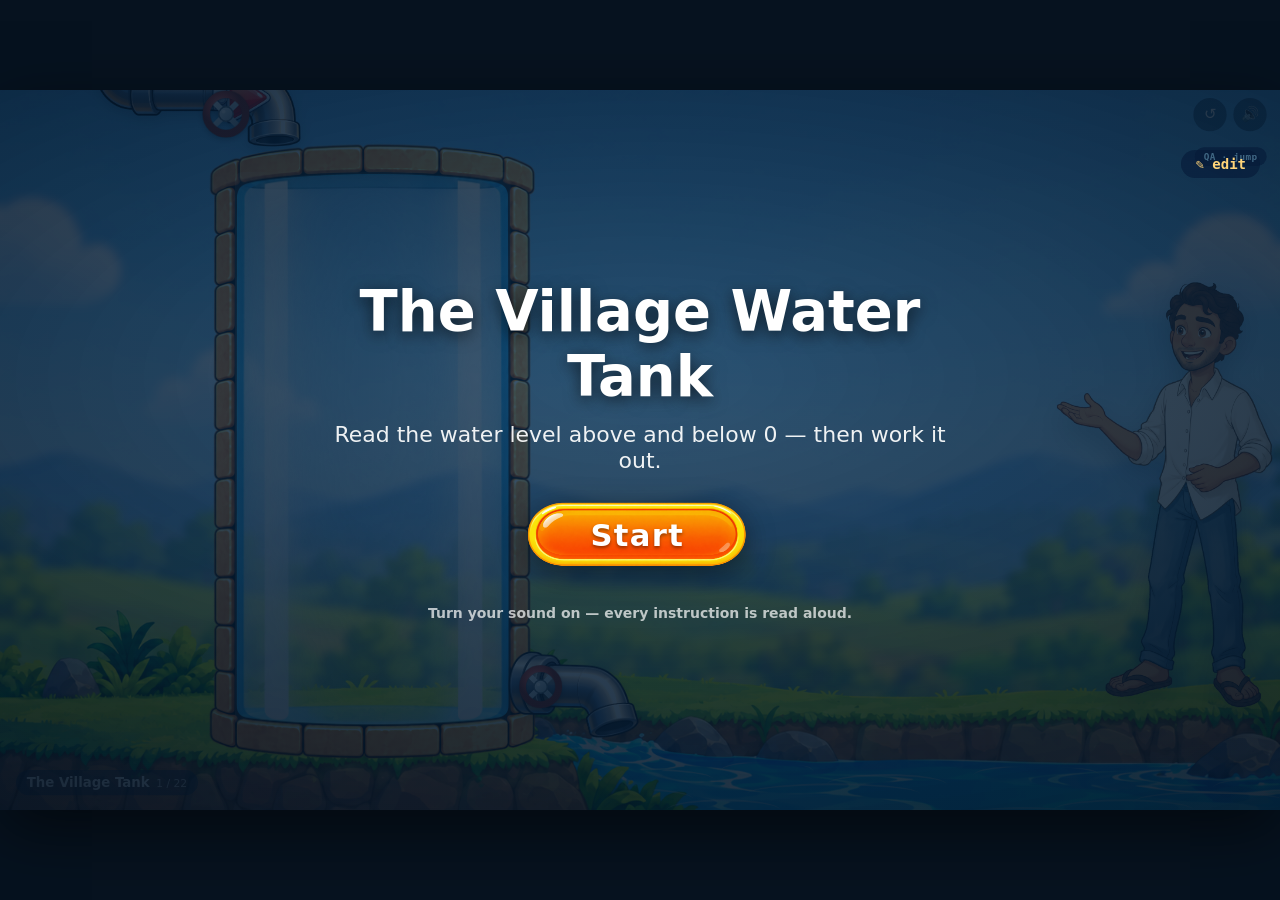
==== index.html @ c24e5a41 "w" ====
<!DOCTYPE html>
<html lang="en">
<head>
<meta charset="UTF-8">
<meta name="viewport" content="width=device-width, initial-scale=1.0, maximum-scale=1.0, minimum-scale=1.0, user-scalable=no, viewport-fit=cover">
<meta name="color-scheme" content="light">
<title>Integers — The Village Water Tank</title>
<link rel="stylesheet" href="style.css">
</head>
<body>

<div id="app">
  <div id="stage">

    <!-- ── backdrop ─────────────────────────────────────────────────────── -->
    <img id="bg" src="assets/img/scene-background.png" alt="">
    <!-- the river, made to move: two seamless caustic sheets scrolling at
         different speeds and scales, Gaussian-blurred glints drifting over
         them, the whole thing masked to the painted water and optionally
         warped by a turbulence displacement. -->
    <!-- The river. The surface itself is what moves: 15 thin horizontal slices
         of the painted water, each shifted sideways on a phase-delayed sine, so
         a refraction wave travels downstream through the artwork. Over that sit
         travelling crescent wave lines and a field of sharp specular sparkles
         that twinkle. There is deliberately no soft overlay of any kind: a
         blurred sheet drifting over water reads as smoke, every time. -->
    <div id="river" aria-hidden="true">
      <div id="riverFx">
        <div id="ripple">
          <u style="top:0px; background-position:-806px -960px; --a:2.4px; --b:0.5px; animation-duration:3.6s; animation-delay:0.0s"></u>
          <u style="top:8px; background-position:-806px -968px; --a:2.7px; --b:0.6px; animation-duration:3.48s; animation-delay:-0.22s"></u>
          <u style="top:16px; background-position:-806px -976px; --a:3.0px; --b:0.8px; animation-duration:3.36s; animation-delay:-0.44s"></u>
          <u style="top:24px; background-position:-806px -984px; --a:3.3px; --b:0.9px; animation-duration:3.24s; animation-delay:-0.66s"></u>
          <u style="top:32px; background-position:-806px -992px; --a:3.6px; --b:1.0px; animation-duration:3.11s; animation-delay:-0.88s"></u>
          <u style="top:40px; background-position:-806px -1000px; --a:3.9px; --b:1.2px; animation-duration:2.99s; animation-delay:-1.1s"></u>
          <u style="top:48px; background-position:-806px -1008px; --a:4.2px; --b:1.3px; animation-duration:2.87s; animation-delay:-1.32s"></u>
          <u style="top:56px; background-position:-806px -1016px; --a:4.5px; --b:1.4px; animation-duration:2.75s; animation-delay:-1.54s"></u>
          <u style="top:64px; background-position:-806px -1024px; --a:4.8px; --b:1.6px; animation-duration:2.63s; animation-delay:-1.76s"></u>
          <u style="top:72px; background-position:-806px -1032px; --a:5.1px; --b:1.7px; animation-duration:2.51s; animation-delay:-1.98s"></u>
          <u style="top:80px; background-position:-806px -1040px; --a:5.4px; --b:1.9px; animation-duration:2.39s; animation-delay:-2.2s"></u>
          <u style="top:88px; background-position:-806px -1048px; --a:5.7px; --b:2.0px; animation-duration:2.26s; animation-delay:-2.42s"></u>
          <u style="top:96px; background-position:-806px -1056px; --a:6.0px; --b:2.1px; animation-duration:2.14s; animation-delay:-2.64s"></u>
          <u style="top:104px; background-position:-806px -1064px; --a:6.3px; --b:2.3px; animation-duration:2.02s; animation-delay:-2.86s"></u>
          <u style="top:112px; background-position:-806px -1072px; --a:6.6px; --b:2.4px; animation-duration:1.9s; animation-delay:-3.08s"></u>
        </div>
        <div id="sparks">
          <s style="left:523px; top:69px; width:150px; animation-delay:2.64s; animation-duration:2.14s"></s>
          <s style="left:59px; top:83px; width:76px; animation-delay:1.82s; animation-duration:2.3s"></s>
          <s style="left:231px; top:71px; width:110px; animation-delay:2.43s; animation-duration:1.78s"></s>
          <s style="left:208px; top:97px; width:76px; animation-delay:0.04s; animation-duration:1.62s"></s>
          <s style="left:572px; top:47px; width:110px; animation-delay:0.45s; animation-duration:2.2s"></s>
          <s style="left:284px; top:103px; width:130px; animation-delay:1.25s; animation-duration:1.53s"></s>
          <s style="left:10px; top:50px; width:76px; animation-delay:2.69s; animation-duration:1.57s"></s>
          <s style="left:340px; top:61px; width:92px; animation-delay:2.69s; animation-duration:1.94s"></s>
          <s style="left:419px; top:47px; width:150px; animation-delay:0.55s; animation-duration:2.37s"></s>
          <s style="left:784px; top:62px; width:60px; animation-delay:1.01s; animation-duration:1.57s"></s>
          <s style="left:298px; top:57px; width:60px; animation-delay:0.93s; animation-duration:2.22s"></s>
          <s style="left:6px; top:100px; width:150px; animation-delay:1.98s; animation-duration:1.47s"></s>
          <s style="left:727px; top:63px; width:110px; animation-delay:1.95s; animation-duration:1.58s"></s>
          <s style="left:967px; top:114px; width:76px; animation-delay:0.16s; animation-duration:2.38s"></s>
          <s style="left:46px; top:69px; width:110px; animation-delay:0.05s; animation-duration:2.19s"></s>
          <s style="left:749px; top:72px; width:130px; animation-delay:2.36s; animation-duration:1.85s"></s>
          <s style="left:370px; top:103px; width:76px; animation-delay:0.33s; animation-duration:1.65s"></s>
          <s style="left:946px; top:68px; width:130px; animation-delay:0.99s; animation-duration:1.92s"></s>
          <s style="left:947px; top:37px; width:130px; animation-delay:2.1s; animation-duration:2.2s"></s>
          <s style="left:605px; top:28px; width:110px; animation-delay:2.65s; animation-duration:1.49s"></s>
          <s style="left:697px; top:89px; width:130px; animation-delay:1.02s; animation-duration:1.55s"></s>
          <s style="left:564px; top:113px; width:130px; animation-delay:0.26s; animation-duration:2.09s"></s>
          <s style="left:627px; top:46px; width:60px; animation-delay:1.76s; animation-duration:2.12s"></s>
          <s style="left:633px; top:85px; width:76px; animation-delay:2.02s; animation-duration:1.48s"></s>
          <s style="left:831px; top:28px; width:76px; animation-delay:2.07s; animation-duration:1.74s"></s>
          <s style="left:512px; top:82px; width:150px; animation-delay:1.18s; animation-duration:1.46s"></s>
          <s style="left:67px; top:87px; width:92px; animation-delay:2.35s; animation-duration:1.53s"></s>
          <s style="left:271px; top:104px; width:110px; animation-delay:0.3s; animation-duration:1.83s"></s>
          <s style="left:305px; top:31px; width:110px; animation-delay:0.83s; animation-duration:1.85s"></s>
          <s style="left:346px; top:90px; width:110px; animation-delay:2.69s; animation-duration:2.09s"></s>
        </div>
        <div id="arcs">
          <i style="left:40px; top:58px; width:210px; animation-duration:9s; animation-delay:0s; opacity:0.55"></i>
          <i style="left:300px; top:80px; width:260px; animation-duration:11s; animation-delay:-3s; opacity:0.45"></i>
          <i style="left:640px; top:52px; width:190px; animation-duration:8s; animation-delay:-5s; opacity:0.5"></i>
          <i style="left:880px; top:92px; width:230px; animation-duration:12s; animation-delay:-1.5s; opacity:0.4"></i>
          <i style="left:180px; top:104px; width:170px; animation-duration:10s; animation-delay:-6.5s; opacity:0.42"></i>
          <i style="left:520px; top:36px; width:150px; animation-duration:7.5s; animation-delay:-2.5s; opacity:0.5"></i>
          <i style="left:960px; top:44px; width:200px; animation-duration:13s; animation-delay:-8s; opacity:0.35"></i>
          <i style="left:420px; top:66px; width:180px; animation-duration:9.5s; animation-delay:-4.2s; opacity:0.5"></i>
          <i style="left:760px; top:104px; width:210px; animation-duration:11.5s; animation-delay:-7.2s; opacity:0.38"></i>
          <i style="left:60px; top:88px; width:160px; animation-duration:8.5s; animation-delay:-1.2s; opacity:0.45"></i>
          <i style="left:1000px; top:70px; width:190px; animation-duration:10.5s; animation-delay:-9s; opacity:0.42"></i>
          <i style="left:260px; top:46px; width:140px; animation-duration:7s; animation-delay:-5.8s; opacity:0.48"></i>
          <i style="left:600px; top:116px; width:230px; animation-duration:12.5s; animation-delay:-2.8s; opacity:0.34"></i>
        </div>
        <div id="rockFx">
          <o style="left:895px; top:43px; width:150px; height:34px; animation-delay:0.0s; animation-duration:4.5s"></o>
          <o style="left:895px; top:43px; width:150px; height:34px; animation-delay:-1.5s; animation-duration:4.5s"></o>
          <o style="left:895px; top:43px; width:150px; height:34px; animation-delay:-3.0s; animation-duration:4.5s"></o>
          <o style="left:872px; top:52px; width:90px; height:20px; animation-delay:0.0s; animation-duration:4.5s"></o>
          <o style="left:872px; top:52px; width:90px; height:20px; animation-delay:-1.5s; animation-duration:4.5s"></o>
          <o style="left:872px; top:52px; width:90px; height:20px; animation-delay:-3.0s; animation-duration:4.5s"></o>
        </div>
        <div id="streaks">
          <u style="top:67px; left:553px; width:110px; animation-duration:5.9s; animation-delay:-5.5s"></u>
          <u style="top:78px; left:393px; width:90px; animation-duration:4.88s; animation-delay:-5.22s"></u>
          <u style="top:86px; left:228px; width:70px; animation-duration:3.44s; animation-delay:-2.28s"></u>
          <u style="top:40px; left:644px; width:70px; animation-duration:6.15s; animation-delay:-3.01s"></u>
          <u style="top:110px; left:330px; width:70px; animation-duration:5.46s; animation-delay:-3.85s"></u>
          <u style="top:34px; left:872px; width:90px; animation-duration:5.05s; animation-delay:-2.05s"></u>
          <u style="top:76px; left:796px; width:110px; animation-duration:4.98s; animation-delay:-0.84s"></u>
          <u style="top:70px; left:855px; width:90px; animation-duration:5.0s; animation-delay:-1.11s"></u>
          <u style="top:91px; left:306px; width:90px; animation-duration:5.05s; animation-delay:-3.32s"></u>
          <u style="top:52px; left:716px; width:90px; animation-duration:4.89s; animation-delay:-1.96s"></u>
          <u style="top:44px; left:706px; width:110px; animation-duration:3.63s; animation-delay:-3.44s"></u>
          <u style="top:65px; left:415px; width:110px; animation-duration:5.7s; animation-delay:-4.02s"></u>
          <u style="top:99px; left:384px; width:90px; animation-duration:4.25s; animation-delay:-1.33s"></u>
          <u style="top:49px; left:363px; width:130px; animation-duration:3.7s; animation-delay:-1.3s"></u>
        </div>
        <div id="boils">
          <o style="left:92px; top:88px; width:33px; height:8px; animation-duration:4.58s; animation-delay:-4.3s"></o>
          <o style="left:124px; top:66px; width:33px; height:8px; animation-duration:4.16s; animation-delay:-1.44s"></o>
          <o style="left:222px; top:67px; width:53px; height:13px; animation-duration:3.26s; animation-delay:-4.7s"></o>
          <o style="left:316px; top:92px; width:53px; height:13px; animation-duration:4.01s; animation-delay:-2.94s"></o>
          <o style="left:687px; top:63px; width:33px; height:8px; animation-duration:3.24s; animation-delay:-0.3s"></o>
          <o style="left:492px; top:79px; width:36px; height:9px; animation-duration:3.57s; animation-delay:-3.04s"></o>
        </div>
        <div id="bankFoam"></div>
      </div>
    </div>

    <svg id="fxDefs" aria-hidden="true" width="0" height="0">
      <defs>
        <!-- the warp: fractal noise displaces the caustics so they ripple as
             they travel. Filter region is clamped to the river, so the cost is
             ~1130×150px, not the whole stage. -->
        <filter id="riverWarp" x="790" y="930" width="1140" height="160"
                filterUnits="userSpaceOnUse" color-interpolation-filters="sRGB">
          <feTurbulence type="fractalNoise" baseFrequency="0.013 0.052" numOctaves="2"
                        seed="7" stitchTiles="stitch" result="noise">
            <animate attributeName="baseFrequency" dur="19s" repeatCount="indefinite"
                     values="0.013 0.052; 0.017 0.045; 0.011 0.056; 0.013 0.052"/>
          </feTurbulence>
          <feDisplacementMap in="SourceGraphic" in2="noise" scale="10"
                             xChannelSelector="R" yChannelSelector="G"/>
        </filter>
      </defs>
    </svg>

    <div id="weather" aria-hidden="true"><svg id="rainSvg" viewBox="0 0 1920 1080" preserveAspectRatio="none"></svg></div>

    <!-- ── tank  (Figma: x199 y10 723×1084 — empty-tank art fitted to the
             same glass interior, 351.6..765.9 × 122.9..953.5) ───────────── -->
    <div id="tank">
      <img id="tankArt" src="assets/img/water-tank-empty.png" alt="Water tank">

      <svg id="waterSvg" viewBox="0 0 414 831" preserveAspectRatio="none" aria-hidden="true">
        <defs>
          <linearGradient id="gradBody" x1="0" y1="0" x2="0" y2="1">
            <stop offset="0"    stop-color="#7fdcf8"/>
            <stop offset="0.28" stop-color="#2ab6ef"/>
            <stop offset="1"    stop-color="#0d8ad4"/>
          </linearGradient>
          <linearGradient id="gradBack" x1="0" y1="0" x2="0" y2="1">
            <stop offset="0" stop-color="#cdf4ff" stop-opacity=".9"/>
            <stop offset="1" stop-color="#37b2e6" stop-opacity=".9"/>
          </linearGradient>
          <linearGradient id="gradGlass" x1="0" y1="0" x2="1" y2="0">
            <stop offset="0"    stop-color="#ffffff" stop-opacity=".14"/>
            <stop offset="0.16" stop-color="#ffffff" stop-opacity=".01"/>
            <stop offset="0.62" stop-color="#ffffff" stop-opacity=".10"/>
            <stop offset="0.70" stop-color="#ffffff" stop-opacity=".01"/>
            <stop offset="1"    stop-color="#ffffff" stop-opacity=".11"/>
          </linearGradient>
          <radialGradient id="vgRed" cx="38%" cy="30%">
            <stop offset="0"    stop-color="#ff9384"/>
            <stop offset="0.55" stop-color="#df3a27"/>
            <stop offset="1"    stop-color="#8b190c"/>
          </radialGradient>
          <linearGradient id="vgSteel" x1="0" y1="0" x2="1" y2="1">
            <stop offset="0"   stop-color="#f4f8fb"/>
            <stop offset="0.5" stop-color="#c3d0da"/>
            <stop offset="1"   stop-color="#8fa2b0"/>
          </linearGradient>
          <linearGradient id="gStream" x1="0" y1="0" x2="0" y2="1">
            <stop offset="0"   stop-color="#e6faff" stop-opacity=".96"/>
            <stop offset="0.45" stop-color="#8fe0f9" stop-opacity=".93"/>
            <stop offset="1"   stop-color="#2fb2ee" stop-opacity=".9"/>
          </linearGradient>
          <clipPath id="tankClip"><rect x="0" y="0" width="414" height="831" rx="12" ry="12"/></clipPath>
        </defs>
        <g clip-path="url(#tankClip)">
          <path id="waveBack"  fill="url(#gradBack)" opacity=".5"></path>
          <path id="waveFront" fill="url(#gradBody)"></path>
          <g    id="bubbles"></g>
          <g    id="surfFx"></g>
          <ellipse id="foam" rx="0" ry="0" fill="#ffffff" fill-opacity="0"></ellipse>
          <g    id="tickFx"></g>
          <ellipse id="surfRing" fill="none" stroke="#ffffff" stroke-opacity=".8" stroke-width="3"></ellipse>
          <path id="waveLine"  fill="none" stroke="#ffffff" stroke-opacity=".7" stroke-width="3" stroke-linecap="round"></path>
          <rect x="0" y="0" width="414" height="831" fill="url(#gradGlass)"></rect>
        </g>
      </svg>


      <!-- inflow: column, moving highlight, drips, in-pipe direction dashes -->
      <svg id="flowIn" viewBox="0 0 714 1084" preserveAspectRatio="none" aria-hidden="true">
        <path id="colIn"   fill="url(#gStream)" opacity="0"></path>
        <path id="colInHi" fill="none" stroke="#ffffff" stroke-opacity=".8" stroke-width="4"
              stroke-linecap="round" stroke-dasharray="24 36" opacity="0"></path>
        <g id="dripsIn"></g>
      </svg>

      <div id="gauge"></div>

      <div id="marker" role="slider" aria-label="Water level" tabindex="0"
           aria-valuemin="-5" aria-valuemax="5" aria-valuenow="0">
        <img src="assets/img/marker-arrow-bold.png" alt="">
      </div>

      <!-- the ghost nudge: a see-through copy of the marker with a hand on
           it, dragged a short way and released, on a loop, until the learner
           touches the real one. It shows the gesture, never the answer — it
           travels the same distance whatever the target is. The hand is
           hand-nudge.png, cropped in CSS to drop the motion arcs the artwork
           carries — they read as sideways movement, and this drag is up and
           down. -->
      <div id="ghost" aria-hidden="true">
        <img class="ghostMarker" src="assets/img/marker-arrow-bold.png" alt="">
        <i id="ghostHand"></i>
      </div>

      <img id="pipeIn"  src="assets/img/pipe-inlet-s-bend.png"  alt="">
      <img id="pipeOut" src="assets/img/pipe-outlet-elbow.png" alt="">

      <!-- Water travelling inside the pipe bodies. Both paths trace the bore's
           real centreline, measured off the pipe artwork in tank-local px:

             inlet   riser x−25 (y−158..−45) · horizontal y−7 (x30..160)
                     · spout x206 (y38..78, mouth centroid 205,58)
             outlet  horizontal y881 (x560..670) · mouth x717 (y930..948,
                     mouth centroid 718,945)

           The viewBox is 1:1 with tank-local px, and parts of both pipes sit
           outside 0..714 — the inlet riser is at negative x and y, the outlet
           mouth past x714 — so this svg must not clip. Drawn at z-index 5,
           over the pipe metal, because the point is to read as water seen
           through the pipe. -->
      <svg id="pipeFx" viewBox="0 0 714 1084" preserveAspectRatio="none" aria-hidden="true">
        <path id="chevIn"  class="chev" opacity="0"
              d="M-25,-156 L-25,-46 Q-25,-7 26,-7 L162,-7 Q206,-7 206,40 L206,74"></path>
        <path id="chevOut" class="chev" opacity="0"
              d="M552,881 L668,881 Q713,881 717,930 L718,944"></path>
      </svg>

      <!-- valve wheels: coded stand-ins, swap for valve-wheel.png when the art lands -->
      <svg id="valveIn"  class="valve" viewBox="0 0 100 100" aria-hidden="true">
        <g stroke="url(#vgSteel)" stroke-width="12" stroke-linecap="round">
          <line x1="50" y1="14" x2="50" y2="86"/><line x1="14" y1="50" x2="86" y2="50"/>
          <line x1="24" y1="24" x2="76" y2="76"/><line x1="24" y1="76" x2="76" y2="24"/>
        </g>
        <circle cx="50" cy="50" r="41" fill="none" stroke="#5d1108" stroke-width="18" stroke-opacity=".35"/>
        <circle cx="50" cy="50" r="41" fill="none" stroke="url(#vgRed)" stroke-width="15"/>
        <circle cx="50" cy="50" r="15" fill="url(#vgSteel)" stroke="#5c6b77" stroke-width="3"/>
        <circle cx="45" cy="45" r="4"  fill="#ffffff" fill-opacity=".85"/>
      </svg>
      <svg id="valveOut" class="valve" viewBox="0 0 100 100" aria-hidden="true">
        <g stroke="url(#vgSteel)" stroke-width="12" stroke-linecap="round">
          <line x1="50" y1="14" x2="50" y2="86"/><line x1="14" y1="50" x2="86" y2="50"/>
          <line x1="24" y1="24" x2="76" y2="76"/><line x1="24" y1="76" x2="76" y2="24"/>
        </g>
        <circle cx="50" cy="50" r="41" fill="none" stroke="#5d1108" stroke-width="18" stroke-opacity=".35"/>
        <circle cx="50" cy="50" r="41" fill="none" stroke="url(#vgRed)" stroke-width="15"/>
        <circle cx="50" cy="50" r="15" fill="url(#vgSteel)" stroke="#5c6b77" stroke-width="3"/>
        <circle cx="45" cy="45" r="4"  fill="#ffffff" fill-opacity=".85"/>
      </svg>
    </div>

    <!-- outflow: leaves the tank, falls, lands in the river -->
    <svg id="flowOut" viewBox="0 0 1920 1080" preserveAspectRatio="none" aria-hidden="true">
      <g id="riverRings"></g>
      <path id="colOut"   fill="url(#gStream)" opacity="0"></path>
      <path id="colOutHi" fill="none" stroke="#ffffff" stroke-opacity=".75" stroke-width="4"
            stroke-linecap="round" stroke-dasharray="22 34" opacity="0"></path>
      <g id="dripsOut"></g>
      <g id="riverSplash"></g>
    </svg>

    <!-- ── character ──────────────────────────────────────────────────────
         Nine poses, every one re-registered to the same ground line, the same
         head-to-toe height and the same stance centre, so only the arms and
         face change when one swaps for another. Two stacked layers cross-fade
         between them. The box is sized so the body lands exactly where the
         single Figma still did: 637 px tall, feet at y965, centred on x1775. -->
    <div id="guddu" aria-hidden="true">
      <img class="pose" id="poseA" src="assets/img/guddu-talk.png" alt="">
      <img class="pose" id="poseB" alt="">
    </div>

    <!-- ── speech bubble  (Figma: x1222 y101 585×258) ───────────────────── -->
    <div id="bubble"><p id="bubbleText"></p></div>

    <!-- ── equation panel  (Figma: x884 y443 755×200) ───────────────────── -->
    <div id="eqPanel" hidden>
      <div class="eqBox" id="eqABox"><span id="eqA">0</span></div>
      <span class="eqSym" id="eqOp">+</span>
      <div class="eqBox" id="eqBBox"><span id="eqB">(+0)</span></div>
      <span class="eqSym" id="eqEq">=</span>
      <div class="eqBox" id="eqRBox"><span id="eqR">?</span></div>
    </div>

    <!-- ── buttons  (Figma: x1136 y667 260×109) ─────────────────────────── -->
    <button id="checkBtn" type="button" hidden><span>Check</span></button>
    <button id="nextBtn"  type="button" hidden><span>Continue</span></button>

    <!-- ── hud ──────────────────────────────────────────────────────────── -->
    <div id="chapterTag"><b id="chapterName">The Village Tank</b><i id="stepTag">1 / 22</i></div>
    <div id="hud">
      <div id="hudBtns">
        <button id="replayBtn" type="button" title="Say it again">&#x21BA;</button>
        <button id="muteBtn"   type="button" title="Sound on / off">&#x1F50A;</button>
      </div>
    </div>

    <div id="hintBar"><span id="hintText"></span></div>

    <!-- ═══ QA ONLY — delete this block, plus the QA blocks in style.css and
         game.js, to remove the level jumper entirely ═══════════════════ -->
    <div id="qaPanel">
      <button id="qaTab" type="button">QA&nbsp;·&nbsp;jump</button>
      <div id="qaList"></div>
    </div>
    <!-- ═══ end QA ═══ -->

    <!-- ── the flood wipe: the river rises up over the whole screen, the next
             chapter is set up behind it, then it drains away to reveal it ─── -->
    <svg id="flood" viewBox="0 0 1920 1080" preserveAspectRatio="none" aria-hidden="true">
      <defs>
        <linearGradient id="gFlood" x1="0" y1="0" x2="0" y2="1">
          <stop offset="0"    stop-color="#9beefd"/>
          <stop offset="0.22" stop-color="#3cc4f3"/>
          <stop offset="1"    stop-color="#0a6cb2"/>
        </linearGradient>
      </defs>
      <path id="floodBody" fill="url(#gFlood)"></path>
      <g    id="floodBubbles"></g>
      <path id="floodFoam" fill="none" stroke="#ffffff" stroke-opacity=".9"
            stroke-width="6" stroke-linecap="round"></path>
      <path id="floodFoam2" fill="none" stroke="#ffffff" stroke-opacity=".45"
            stroke-width="3" stroke-linecap="round"></path>
    </svg>

    <!-- ── start gate ───────────────────────────────────────────────────── -->
    <div id="gate">
      <div class="gateCard">
        <h1>The Village Water Tank</h1>
        <p>Read the water level above and below&nbsp;0 — then work it out.</p>
        <button id="startBtn" type="button"><span>Start</span></button>
        <small>Turn your sound on — every instruction is read aloud.</small>
      </div>
    </div>

  </div>
</div>

<script src="layout.js"></script>
<script src="data.js"></script>
<script src="game.js"></script>
<!-- build tool: delete this line and editor.js for release -->
<script src="editor.js"></script>
</body>
</html>
---- style.css ----
/* ==========================================================================
   Integers — The Village Water Tank · Pod B
   Layout transcribed 1:1 from Figma "Integers" › page Final › Slide 16:9
   (file ZHTaSMVM72cmbAmEQvU55w, node 94:1405). Stage is 1920×1080 and every
   element below uses that frame's coordinates.

     tank art      199,10   723×1084  (empty-tank art refitted so its glass
                                       interior lands on 351.6..765.9 × 122.9..953.5)
     inlet pipe    110,-163 352×264
     outlet pipe   737,824  224×168
     ticks         x360 · +5 at y183 · 72.7 apart · 65 long (0 is 85, yellow)
     labels        x441 · 52×55 · centred on each tick
     marker        x318 · 88×79 · centred on the current tick
     bubble        1222,101 585×258
     equation      884,443  755×200 · term boxes x935 / x1188 / x1431, y465 160×156
     check button  1136,667 260×109
     character     foot at (1787,945), 600 tall
   ========================================================================== */

:root{
  --ink:#08143f;
  --font: "Baloo 2", "Arial Rounded MT Bold", "Avenir Next Rounded",
          ui-rounded, "Segoe UI", system-ui, -apple-system, sans-serif;
}

*{ box-sizing:border-box; }

html,body{
  margin:0; padding:0; width:100%; height:100%;
  position:fixed; inset:0; overflow:hidden;
  background:#06121f; font-family:var(--font);
  touch-action:none; overscroll-behavior:none;
  -webkit-text-size-adjust:100%; text-size-adjust:100%;
  -webkit-user-select:none; user-select:none;
  -webkit-tap-highlight-color:transparent;
}

#app{ position:fixed; inset:0; display:grid; place-items:center; overflow:hidden; }

#stage{
  position:absolute; left:50%; top:50%;
  width:1920px; height:1080px;
  transform-origin:50% 50%;
  transform:translate(-50%,-50%) scale(1);
  overflow:hidden; background:#0b2b45;
  box-shadow:0 30px 90px rgba(0,0,0,.55);
}

/* ── backdrop ─────────────────────────────────────────────────────────── */
#bg{ position:absolute; inset:0; width:1920px; height:1080px; object-fit:cover; }

/* ── the river ────────────────────────────────────────────────────────────
   What makes a surface read as WATER rather than as smoke is not softness, it
   is (a) the surface itself distorting and (b) highlights with hard edges.
   Soft blurred blobs drifting past are, unavoidably, smoke.

   So the base layer here is the painted water itself, sliced into 15 thin
   horizontal bands, each shifted sideways on a sine that is phase-delayed down
   the stack. The result is a refraction wave travelling downstream through the
   original artwork — the art moves, not a veil over it. Everything above it is
   hard-edged: narrow caustic filaments and specular sparkles that twinkle on
   and off rather than drifting.

   All of it is transform/opacity only, inside a 1100×120 box. No blend mode
   (a full-stage backdrop readback cost 20 fps), no live filter.            */
#river{
  position:absolute; left:820px; top:960px; width:1100px; height:120px;
  pointer-events:none; overflow:hidden;
  -webkit-clip-path:polygon(150px 120px, 172px 62px, 204px 44px, 268px 48px, 332px 50px, 396px 55px, 460px 54px, 524px 52px, 588px 52px, 652px 54px, 716px 56px, 780px 57px, 844px 58px, 908px 57px, 972px 57px, 1036px 72px, 1100px 74px, 1100px 120px);
          clip-path:polygon(150px 120px, 172px 62px, 204px 44px, 268px 48px, 332px 50px, 396px 55px, 460px 54px, 524px 52px, 588px 52px, 652px 54px, 716px 56px, 780px 57px, 844px 58px, 908px 57px, 972px 57px, 1036px 72px, 1100px 74px, 1100px 120px);
  -webkit-mask-image:linear-gradient(to bottom, rgba(0,0,0,0) 0, #000 22%);
          mask-image:linear-gradient(to bottom, rgba(0,0,0,0) 0, #000 22%);
}
#riverFx{ position:absolute; inset:0; }
#fxDefs{ position:absolute; width:0; height:0; overflow:hidden; }

/* ── 1. the surface refracts ──────────────────────────────────────────── */
#ripple{ position:absolute; inset:0; }
#ripple u{
  position:absolute; left:-14px; width:1128px; height:9px; display:block;
  background:url("assets/img/scene-background.png") no-repeat;
  background-size:1920px 1080px;
  will-change:transform; backface-visibility:hidden;
  animation-name:refract; animation-timing-function:linear;
  animation-iteration-count:infinite;
}
/* an orbit, not a shear: the band slides AND rises, which is what a swell
   does. Amplitude and speed both scale with depth, so near water moves
   faster and harder than far water — that gradient is most of the sense of
   perspective. */
@keyframes refract{
  0%,100%{ transform:translate3d(calc(var(--a) * -1),0,0) }
  25%    { transform:translate3d(0,var(--b),0) }
  50%    { transform:translate3d(var(--a),0,0) }
  75%    { transform:translate3d(0,calc(var(--b) * -1),0) }
}

/* ── 2. specular sparkles: thin, bright, hard, and they twinkle ───────── */
#sparks{ position:absolute; inset:0; }
#sparks s{
  position:absolute; display:block; height:4px; border-radius:2px;
  background:linear-gradient(90deg,
             rgba(255,255,255,0) 0,
             rgba(255,255,255,.95) 34%,
             rgba(255,255,255,1) 50%,
             rgba(255,255,255,.95) 66%,
             rgba(255,255,255,0) 100%);
  opacity:0; will-change:transform,opacity;
  animation-name:twinkle; animation-timing-function:ease-in-out;
  animation-iteration-count:infinite;
}
@keyframes twinkle{
  0%,100%{ opacity:0; transform:translate3d(0,0,0)      scaleX(.4) }
  40%    { opacity:1; transform:translate3d(-11px,0,0)  scaleX(1) }
  68%    { opacity:.4; transform:translate3d(-19px,0,0) scaleX(.85) }
}

/* ── 3. crescent wave lines, the shape the artist already painted, set
       travelling downstream so the surface has direction ─────────────── */
#arcs{ position:absolute; inset:0; overflow:hidden; }
#arcs i{
  position:absolute; display:block; height:16px;
  border-top:3px solid rgba(255,255,255,.9);
  border-radius:50% / 100% 100% 0 0;
  will-change:transform;
  animation-name:arcRun; animation-timing-function:linear;
  animation-iteration-count:infinite;
}
@keyframes arcRun{
  0%   { transform:translate3d(240px,0,0) scaleY(.7); opacity:0 }
  18%  { opacity:1 }
  82%  { opacity:1 }
  100% { transform:translate3d(-260px,7px,0) scaleY(1.15); opacity:0 }
}

/* ── 4. the rock in the current ───────────────────────────────────────── */
/* Two rocks actually break the surface, both at the right-hand end, and the
   artist already painted concentric ripples around the larger one. So this is
   rings expanding from where the rock really is, matching what is painted —
   not foam wakes invented in open water, which is what the first attempt did
   and it showed. */
#rockFx{ position:absolute; inset:0; overflow:hidden; }
#rockFx o{
  position:absolute; display:block; border-radius:50%;
  border:2px solid rgba(255,255,255,.85);
  opacity:0; will-change:transform,opacity;
  animation-name:rockRing; animation-timing-function:cubic-bezier(.2,.6,.4,1);
  animation-iteration-count:infinite;
}
@keyframes rockRing{
  0%  { transform:scale(.25); opacity:0 }
  22% { opacity:.55 }
  100%{ transform:scale(1.9) translateX(-18px); opacity:0 }
}

/* ── 5. foam filaments, stretching as they run ────────────────────────── */
#streaks{ position:absolute; inset:0; overflow:hidden; }
#streaks u{
  position:absolute; display:block; height:2px; border-radius:1px;
  transform-origin:100% 50%;
  background:linear-gradient(90deg, rgba(255,255,255,0) 0,
             rgba(255,255,255,.9) 28%, rgba(255,255,255,.9) 72%, rgba(255,255,255,0) 100%);
  opacity:0; will-change:transform,opacity;
  animation-name:streakRun; animation-timing-function:linear;
  animation-iteration-count:infinite;
}
@keyframes streakRun{
  0%  { transform:translate3d(200px,0,0) scaleX(.28); opacity:0 }
  14% { opacity:.85 }
  80% { opacity:.7 }
  100%{ transform:translate3d(-340px,5px,0) scaleX(1.7); opacity:0 }
}

/* ── 6. upwellings breaking the surface ───────────────────────────────── */
#boils{ position:absolute; inset:0; overflow:hidden; }
#boils o{
  position:absolute; display:block; border-radius:50%;
  border:1.5px solid rgba(255,255,255,.55);
  opacity:0; will-change:transform,opacity;
  animation-name:boil; animation-timing-function:ease-out;
  animation-iteration-count:infinite;
}
@keyframes boil{
  0%  { transform:scale(.18) translateX(0);     opacity:0 }
  20% { opacity:.4 }
  100%{ transform:scale(1.7)  translateX(-26px); opacity:0 }
}

/* ── 7. a moving line of white water along the near bank ──────────────── */
#bankFoam{
  position:absolute; left:-60px; top:0; width:1240px; height:22px;
  background:repeating-linear-gradient(105deg,
             rgba(255,255,255,0) 0 26px,
             rgba(255,255,255,.7) 30px, rgba(255,255,255,.7) 37px,
             rgba(255,255,255,0) 44px 74px);
  -webkit-mask-image:linear-gradient(to bottom, #000, rgba(0,0,0,0));
          mask-image:linear-gradient(to bottom, #000, rgba(0,0,0,0));
  opacity:.22; will-change:transform;
  animation:foamRun 3.4s linear infinite;
}
@keyframes foamRun{ from{ transform:translate3d(0,0,0) } to{ transform:translate3d(-74px,0,0) } }

@media (prefers-reduced-motion: reduce){ #river{ display:none; } }

#weather{ position:absolute; inset:0; pointer-events:none; opacity:0; transition:opacity .9s ease; }
#weather.on{ opacity:1; }
#rainSvg{ position:absolute; inset:0; width:100%; height:100%; }
#rainSvg line{ stroke:#dff4ff; stroke-opacity:.5; stroke-width:2.5; stroke-linecap:round; }

/* ── tank ─────────────────────────────────────────────────────────────── */
#tank{ position:absolute; left:203px; top:10px; width:714px; height:1084px; }

/* glass interior, tank-local: 148.6,112.9 · 414.3×830.6 */
#waterSvg{ position:absolute; left:148.6px; top:112.9px; width:414.3px; height:830.6px;
           pointer-events:none; }
#flowIn  { position:absolute; left:0; top:0; width:714px; height:1084px; pointer-events:none; z-index:3; }
/* overflow must stay visible: the inlet riser runs to negative x and y and the
   outlet mouth past x714, and an svg clips to its viewport by default */
#pipeFx  { position:absolute; left:0; top:0; width:714px; height:1084px; pointer-events:none;
           z-index:5; overflow:visible; }
#flowOut { position:absolute; left:0; top:0; width:1920px; height:1080px; pointer-events:none; z-index:2; }

/* water running inside the pipe bodies — direction at a glance */
.chev{
  fill:none; stroke:#2fc9ff; stroke-opacity:.62; stroke-width:18;
  stroke-linecap:round; stroke-dasharray:20 26;
  transition:opacity .25s ease;
  /* soft enough to read as water behind the metal rather than a decal on it */
  filter:drop-shadow(0 0 5px rgba(60,205,255,.6));
}

/* valve wheels — coded stand-ins for valve-wheel.png */
.valve{ position:absolute; pointer-events:none; z-index:6;
        filter:drop-shadow(0 3px 5px rgba(0,0,0,.35));
        transition:filter .2s ease; }
#valveIn { left:100px; top:-10px; width:72px; height:72px; }
#valveOut{ left:575px; top:852px; width:66px; height:66px; }
.valve.spin > g, .valve.spin > circle{ transform-origin:50px 50px; }
.valve.spin{ animation:vspin 1.6s linear infinite; transform-origin:50% 50%; }
@keyframes vspin{ from{ transform:rotate(0) } to{ transform:rotate(360deg) } }
.valve.lit{ filter:drop-shadow(0 3px 5px rgba(0,0,0,.35)) drop-shadow(0 0 12px rgba(130,230,255,.95)); }

/* the pipe that is doing the work lights up */
#pipeIn.active, #pipeOut.active{
  filter:drop-shadow(0 6px 10px rgba(0,0,0,.22)) drop-shadow(0 0 16px rgba(120,225,255,.85));
}
#pipeIn.cue, #pipeOut.cue{ animation:pipeCue 1.25s ease-in-out 3; }
@keyframes pipeCue{
  0%,100%{ filter:drop-shadow(0 6px 10px rgba(0,0,0,.22)) }
  50%    { filter:drop-shadow(0 6px 10px rgba(0,0,0,.22)) drop-shadow(0 0 22px rgba(255,235,120,.95)) }
}
#tankArt { position:absolute; left:0; top:0; width:714px; height:1084px; pointer-events:none; }

/* z-index 3 puts both pipes ABOVE their flow layers (#flowIn is 3 and comes
   first in the tree, #flowOut is 2) and below #pipeFx (5) and the valves (6).
   Without it the water column is painted over the pipe and reads as falling
   from somewhere above it; with it the column starts inside the bore, the
   metal hides its top, and the stream emerges at the lip. */
#pipeIn { position:absolute; left:-93px; top:-173px; width:352px; height:264px; z-index:3;
          object-fit:contain; pointer-events:none;
          filter:drop-shadow(0 6px 10px rgba(0,0,0,.22)); }
#pipeOut{ position:absolute; left:534px;  top:814px;  width:224px; height:168px; z-index:3;
          object-fit:contain; pointer-events:none;
          filter:drop-shadow(0 6px 10px rgba(0,0,0,.22)); }

/* ── gauge: ticks + labels ────────────────────────────────────────────── */
#gauge{ position:absolute; inset:0; }

.lvRow{
  position:absolute; left:148.6px; width:414.3px; height:72.7px;
  border-radius:8px; pointer-events:none;
  transition:background-color .18s ease;
}

/* tick x360 → tank-local 157 (row starts at 148.6) ; label x441 → 238 */
.lvTick{
  position:absolute; left:var(--tickX, 8.4px); top:33.35px; width:65px; height:6px; border-radius:3px;
  background:#041345; pointer-events:none;
}
.lvRow[data-level="0"] .lvTick{
  width:85px; background:#FFF200; box-shadow:0 0 9px rgba(255,242,0,.75);
}
.lvLabel{
  position:absolute; left:var(--labelX, 89.4px); top:8.85px; width:60px; height:55px;
  font-size:43px; line-height:55px; font-weight:800; color:#041345;
  pointer-events:none; white-space:nowrap;
}
.lvRow[data-level="0"] .lvLabel{ color:#FFF200; text-shadow:0 2px 4px rgba(0,40,80,.35); }

.lvRow.hl       { background:rgba(255,255,255,.34); box-shadow:inset 0 0 0 3px rgba(255,255,255,.7); }
.lvRow.pulse    { animation:lvPulse 1.1s ease-in-out infinite; }
.lvRow.stepGlow { animation:lvStep .55s ease-out 1; }
.lvRow.zoneGlow { background:rgba(255,242,0,.2); }
@keyframes lvPulse{
  0%,100%{ background:rgba(255,242,0,.10); box-shadow:inset 0 0 0 0 rgba(255,242,0,0); }
  50%    { background:rgba(255,242,0,.42); box-shadow:inset 0 0 0 4px rgba(255,242,0,.85); }
}
@keyframes lvStep{ 0%{ background:rgba(255,255,255,.7) } 100%{ background:rgba(255,255,255,0) } }

/* ── the answer line ───────────────────────────────────────────────────
   Where the marker came to rest, once the screen is solved. A gold rule
   opens out from the centre of the row and runs wider than the row itself,
   so it wraps the tick, the number and the marker as one object; a shine
   travels along it twice; then it settles into a slow breath and stays put
   until the screen changes.

   Three layers, because one gold bar washes out over pale glass and gets
   lost over blue water — it is the saturation that carries it, not the
   brightness:  a wide soft halo, a tighter warm band, the crisp rule.
   The band is the tick element itself, re-proportioned: the rule covers
   the tick completely anyway, so it is free to be the middle layer.

   The row makes its own stacking context (z-index 4 puts it over the water
   and the inflow column, under the pipes and the marker), so inside it the
   order is halo 0 · band 0 · rule 1 · number 2 — the rule passes behind the
   number instead of striking through it. */
.lvRow.correctGlow{ z-index:4; }

.lvRow.correctGlow::before,
.lvRow.correctGlow::after{
  content:""; position:absolute; pointer-events:none;
  top:50%; transform-origin:50% 50%;
}

/* 1 · the halo that surrounds the line */
.lvRow.correctGlow::before{
  z-index:0; left:-25px; right:-6px; height:62px; margin-top:-31px;
  border-radius:31px;
  background:radial-gradient(54% 128% at 50% 50%,
    rgba(255,236,150,.95) 0%, rgba(255,198,48,.80) 30%,
    rgba(255,160,10,.42) 58%, rgba(255,140,0,0) 80%);
  filter:blur(6px);
  animation:ansOpen .6s cubic-bezier(.16,1,.3,1) both,
            ansBreathe 2.8s .6s ease-in-out infinite;
}

/* 2 · the warm band — the tick element, re-proportioned */
.lvRow.correctGlow .lvTick{
  z-index:0; left:-31px; right:0; width:auto;
  top:50%; height:30px; margin-top:-15px; border-radius:15px;
  background:linear-gradient(180deg,
    rgba(255,222,110,.34), rgba(255,178,20,.55) 50%, rgba(255,222,110,.34));
  box-shadow:none;
  transform-origin:50% 50%;
  animation:ansOpen .6s .04s cubic-bezier(.16,1,.3,1) both;
}

/* 3 · the rule. It stops flush with the glass on the right and, on the left,
       at the tank's own brick wall — tank-local x117.8, measured off
       water-tank-empty.png, which is row-relative −30.8 since a row starts at
       x148.6. Any further and it hangs in mid-air outside the tank. That puts
       its left end just inside the marker, so the marker sits on the line
       rather than the line sticking out behind it. The dark underside is what
       keeps it from dissolving into the pale top of the tank. */
.lvRow.correctGlow::after{
  z-index:1; left:-31px; right:0; height:11px; margin-top:-5.5px;
  border-radius:6px;
  background-image:
    linear-gradient(90deg, rgba(255,255,255,0) 40%, rgba(255,255,255,.95) 50%, rgba(255,255,255,0) 60%),
    linear-gradient(180deg, #c96500 0%, #ff9f0a 22%, #ffe9a8 46%,
                            #fffdf4 54%, #ffb31f 78%, #cf6a00 100%);
  background-size:240% 100%, 100% 100%;
  background-position:190% 0, 0 0;
  background-repeat:no-repeat;
  box-shadow:0 1px 3px rgba(120,55,0,.45),
             0 0 12px rgba(255,170,25,.95), 0 0 32px rgba(255,140,0,.55);
  animation:ansOpen .6s cubic-bezier(.16,1,.3,1) both,
            ansShine 1.45s .38s ease-out 2;
}

/* the number rides on top of it all and picks up the warmth */
.lvRow.correctGlow .lvLabel{
  z-index:2; color:#3d1d00;
  text-shadow:0 0 18px rgba(255,246,196,1), 0 0 7px rgba(255,222,120,.95),
              0 1px 0 rgba(255,255,255,.65);
  animation:ansPop .55s .16s cubic-bezier(.2,1.7,.4,1) both;
}

@keyframes ansOpen{
  from{ opacity:0; transform:scaleX(.16) }
  55% { opacity:1 }
  to  { opacity:1; transform:scaleX(1) }
}
@keyframes ansBreathe{
  0%,100%{ opacity:.86; transform:scaleY(.95) }
  50%    { opacity:1;   transform:scaleY(1.07) }
}
@keyframes ansShine{
  from{ background-position:-150% 0, 0 0 }
  to  { background-position: 250% 0, 0 0 }
}
@keyframes ansPop{ 0%{ transform:scale(1) } 45%{ transform:scale(1.2) } 100%{ transform:scale(1) } }

/* the marker joins in, so the line and the thing that set it read as one */
#marker.correct{ animation:mkCorrect 2.6s ease-in-out infinite; }
@keyframes mkCorrect{
  0%,100%{ filter:drop-shadow(0 5px 8px rgba(0,0,0,.35)) drop-shadow(0 0 10px rgba(255,196,40,.6)) }
  50%    { filter:drop-shadow(0 5px 8px rgba(0,0,0,.35)) drop-shadow(0 0 26px rgba(255,216,100,.98)) }
}

/* ── draggable marker (x318 → tank-local 115) ─────────────────────────── */
#marker{
  position:absolute; left:115px; width:88px; height:79px; margin-top:-39.5px;
  cursor:grab; touch-action:none; z-index:6;
  filter:drop-shadow(0 5px 8px rgba(0,0,0,.35));
  /* the tick-to-tick snap is eased rather than jumped, so the marker reads
     as magnetic instead of twitchy. show() overrides this inline for the
     long travel between screens and then hands it back. */
  transition:filter .15s ease, top .14s cubic-bezier(.22,.8,.26,1);
}
#marker.drag{ transition:filter .15s ease, top .08s linear; }
#marker::before{                       /* generous grab area, invisible */
  content:""; position:absolute; left:-26px; top:-26px; right:-40px; bottom:-26px;
}
#marker.drag{ filter:drop-shadow(0 7px 14px rgba(0,0,0,.45)) brightness(1.06); }
/* it breathes as well as glows, because a thing that changes size reads as
   grabbable and a thing that only changes colour reads as decoration. The
   `scale` property is used rather than `transform` so it never fights the
   flip the layout record can put on this element. It runs until the learner
   touches the marker, not for a fixed few seconds. */
#marker.hintGlow{ animation:mkGlow 1.5s ease-in-out infinite; }
@keyframes mkGlow{
  0%,100%{ scale:1;    filter:drop-shadow(0 5px 8px rgba(0,0,0,.35)) }
  50%    { scale:1.07; filter:drop-shadow(0 4px 9px rgba(0,0,0,.30))
                              drop-shadow(0 0 18px rgba(255,235,90,.95)) }
}

/* ── the ghost nudge ───────────────────────────────────────────────────
   A see-through marker with a hand on it, pressed, dragged a short way and
   released, on a loop. It sits just above the real marker so the two read
   as the same object, and it is pointer-transparent so it can never get in
   the way of the gesture it is demonstrating. */
#ghost{
  position:absolute; left:115px; width:88px; height:79px; margin-top:-39.5px;
  pointer-events:none; z-index:7; opacity:0;
}
#ghost .ghostMarker{
  width:100%; height:100%; display:block; opacity:.62;
  filter:drop-shadow(0 4px 8px rgba(0,0,0,.3));
}
/* The artwork is 1355×1160 with a pair of blue motion arcs off to the upper
   right of the fingertip. Those arcs read as sideways movement and this drag
   is vertical, so the image is used as a background and cropped to the hand
   alone — source rect 300,220 645×860. At 130px wide that is a scale of
   0.2016: background-size 1355×1160 × 0.2016, offset by −300,−220 × 0.2016.

   Mirrored, because the marker rides the left wall of the tank: drawn as
   supplied the hand comes from the lower left and buries itself in the
   brickwork, and the only room is over the water. The mirror is taken about
   transform-origin, which is set to the fingertip (82%, 7.5% into the crop)
   — so the finger stays exactly where it is pointing and only the arm
   swings across. The press scales about that same point, and uses the
   `scale` property so it never collides with the mirror. */
#ghostHand{
  position:absolute; left:-45px; top:27px; width:130px; height:173px;
  background:url("assets/img/hand-nudge.png") no-repeat;
  background-size:273.1px 233.8px;
  background-position:-60.5px -44.3px;
  /* two shadows: a tight one to cut it off the water, a soft one for weight */
  filter:drop-shadow(0 2px 2px rgba(10,40,70,.5)) drop-shadow(0 9px 12px rgba(0,0,0,.35));
  transform-origin:82% 7.5%;
  transform:scaleX(-1);
}
#ghost.run{ animation:ghostDrag 3.2s cubic-bezier(.4,0,.2,1) infinite; }
#ghost.run #ghostHand{ animation:ghostPress 3.2s cubic-bezier(.4,0,.2,1) infinite; }

@keyframes ghostDrag{
  0%, 6%   { opacity:0; translate:0 0 }
  15%,26%  { opacity:1; translate:0 0 }
  60%,74%  { opacity:1; translate:0 var(--gy, 116px) }
  92%,100% { opacity:0; translate:0 var(--gy, 116px) }
}
@keyframes ghostPress{
  0%, 8%   { scale:1.3;  opacity:.35 }
  20%      { scale:1;    opacity:1   }
  26%,74%  { scale:1;    opacity:1   }
  90%,100% { scale:1.22; opacity:0   }
}

@media (prefers-reduced-motion: reduce){ #ghost{ display:none; } }
#marker:active{ cursor:grabbing; }
#marker img{ width:100%; height:100%; display:block; }
#marker.nudge{ animation:mkNudge .85s ease-in-out 2; }
@keyframes mkNudge{ 0%,100%{transform:translateX(0)} 50%{transform:translateX(-16px)} }
#tank.locked #marker{ cursor:default; }

/* ── character ────────────────────────────────────────────────────────────
   The nine poses share a canvas, a ground line and a stance centre, so this
   box can be a plain rect: 1024×1536 art scaled by 0.4394 puts the body at
   637 px tall with its feet on y965 and its stance centred on x1775 — exactly
   where the original single still stood. Nothing shifts when a pose changes. */
/* Feet on the grass, not over the river. The bank edge at this x runs along
   y≈935 and the water starts at y≈1005 — the original box put his sandals at
   y965, i.e. on the cliff face, which is what made him look airborne. This
   lands them at y925, safely on the ground plane. */
#guddu{
  position:absolute; left:1550px; top:266px; width:450px; height:675px;
  transform-origin:50% 100%;
}
#guddu .pose{
  position:absolute; inset:0; width:100%; height:100%;
  object-fit:contain; object-position:center;
  filter:drop-shadow(0 16px 20px rgba(0,0,0,.24));
  opacity:0; transition:opacity .22s ease;
}
#guddu #poseA{ opacity:1; }
#guddu.speaking{ animation:breathe 2.6s ease-in-out infinite; }
@keyframes breathe{
  0%,100%{ transform:translateY(0) scale(1) }
  50%    { transform:translateY(-4px) scale(1.006) }
}

/* ── speech bubble: the Figma rect with the artwork as a cover fill, so the
      bubble and its tail keep their drawn proportions — nothing is stretched.
      Text sits in the Figma text box (1289,142 450×132 → 67,41 inside). ───── */
/* Figma puts this at 1222,101. That frame had a single character still at
   1563,328 424×637; the nine-pose box is registered differently (1550,266
   450×675) and the poses that raise an arm — cheer, happy, think — reach
   further up, so the balloon's tail was landing in his hair and, on cheer,
   straight through his raised fist. Measured opaque-pixel overlap at the
   Figma rect: 500–1668 px on seven of the nine poses.
   1170,49 is the nearest position that clears every pose with 12px to spare,
   and it keeps the tail pointing down-right at his head. The text box is a
   child, so it rides along. */
#bubble{
  position:absolute; left:1170px; top:49px; width:585px; height:258px;
  background:url("assets/img/speech-bubble.png") center/cover no-repeat;
  opacity:0; transform:translateY(-12px) scale(.985);
  transition:opacity .35s ease, transform .35s ease;
}
#bubble.show{ opacity:1; transform:none; }
#bubbleText{
  position:absolute; left:67px; top:41px; width:450px; height:132px;
  margin:0; display:flex; align-items:center; justify-content:center;
  text-align:center; font-size:30px; line-height:1.24; font-weight:700;
  color:var(--ink);
}
#bubble.good #bubbleText{ color:#0a6b2f; }
#bubble.bad  #bubbleText{ color:#96400f; }

/* ── equation panel ───────────────────────────────────────────────────── */
#eqPanel{
  position:absolute; left:884px; top:443px; width:755px; height:200px;
  border-style:solid; border-width:22px;
  border-image:url("assets/img/panel-frame.png") 84 fill / 22px / 0 stretch;
  animation:eqIn .4s ease-out;
}
#eqPanel[hidden]{ display:none; }
@keyframes eqIn{ from{ opacity:0; transform:translateY(-10px) } to{ opacity:1; transform:none } }

.eqBox{
  position:absolute; top:0; width:160px; height:156px;
  background:#fdfdf7; border-radius:16px;
  box-shadow:inset 0 -3px 0 rgba(0,0,0,.06), 0 2px 3px rgba(0,0,0,.07);
  display:grid; place-items:center;
}
#eqABox{ left:29px; }     /* abs 935  */
#eqBBox{ left:282px; }    /* abs 1188 */
#eqRBox{ left:525px; }    /* abs 1431 */
.eqBox span{ font-size:58px; font-weight:800; color:var(--ink); line-height:1; }
#eqB{ color:#0d63b8; transition:transform .18s ease; display:inline-block; }
#eqB.bump{ transform:scale(1.18); }
#eqR{ color:#b8600a; }
#eqPanel.solved #eqR{ color:#0a6b2f; }

.eqSym{
  position:absolute; top:0; height:156px; width:60px;
  display:grid; place-items:center;
  font-size:52px; font-weight:800; color:var(--ink);
}
#eqOp{ left:205px; }      /* abs 1141 */
#eqEq{ left:453px; }      /* abs 1389 */

#eqPanel.pulseEq{ animation:eqPulse 1.05s ease-in-out 3; }
@keyframes eqPulse{ 0%,100%{ filter:none } 50%{ filter:drop-shadow(0 0 22px rgba(255,205,0,.95)) } }

/* ── buttons ──────────────────────────────────────────────────────────── */
#checkBtn,#nextBtn{
  position:absolute; left:1136px; top:667px; width:260px; height:109px;
  border:0; padding:0; background:transparent; cursor:pointer;
  background-image:url("assets/img/button-pill-blue.png");
  background-size:100% 100%; background-repeat:no-repeat;
  filter:drop-shadow(0 8px 14px rgba(0,0,0,.28));
  transition:transform .12s ease, filter .12s ease;
}
#nextBtn{ background-image:url("assets/img/button-pill-orange.png"); }
#checkBtn[hidden],#nextBtn[hidden]{ display:none; }
#checkBtn:hover,#nextBtn:hover{ transform:translateY(-3px) scale(1.02); }
#checkBtn:active,#nextBtn:active{ transform:translateY(2px) scale(.99); }
/* Both pill PNGs are drawn off-centre inside their own canvas, so centring
   the label in the button box lands it off-centre on the pill. Measured
   opaque bounds:

     button-pill-orange  1684×634  pill x8..1627 y10..510  → centre 48.55% 41.01%
     button-pill-blue    1617×604  pill x3..1612 y104..600 → centre 49.94% 58.28%

   background-size is 100% 100%, so those fractions hold at any button size.
   The label is pinned to them instead of to the box. padding-left cancels the
   trailing gap letter-spacing leaves after the last glyph, which would
   otherwise pull the text half a space to the left, and the +0.05em cancels
   the other half of the problem: translate(-50%) centres the LINE box, and a
   line box carries descender room the capitals do not use, so the ink sits
   about 0.05em high. Measured on this stack it wants 1.96px at 46px and
   2.22–3.17px at 38px; 0.05em splits that and, unlike a fixed pixel figure,
   survives the label changing (Continue → Play again). */
#checkBtn span,#nextBtn span{
  position:absolute; left:49.94%; top:58.28%;
  transform:translate(-50%, calc(-50% + 0.05em));
  white-space:nowrap; padding-left:.5px;
  font-family:var(--font); font-size:38px; font-weight:800; color:#fff;
  text-shadow:0 3px 4px rgba(0,0,0,.35); letter-spacing:.5px;
}
#nextBtn span{ left:48.55%; top:41.01%; }
#checkBtn:disabled{ filter:grayscale(.55) opacity(.6); cursor:default; transform:none; }
#checkBtn.ready{ animation:btnReady 1.5s ease-in-out infinite; }
@keyframes btnReady{
  0%,100%{ filter:drop-shadow(0 8px 14px rgba(0,0,0,.28)) }
  50%    { filter:drop-shadow(0 0 20px rgba(90,200,255,.95)) }
}

/* ── hud (deliberately small — not part of the Figma frame) ───────────── */
#hud{ position:absolute; left:0; top:0; width:1920px; height:74px;
      display:flex; align-items:center; justify-content:flex-end;
      padding:0 20px; pointer-events:none; }
#chapterTag{
  position:absolute; left:24px; bottom:22px;
  pointer-events:auto; background:rgba(5,25,55,.5); color:#fff;
  padding:7px 16px; border-radius:999px; display:flex; align-items:baseline; gap:10px;
}
#chapterName{ font-size:20px; font-weight:800; }
#stepTag{ font-size:16px; font-style:normal; opacity:.75; }
#hudBtns{ display:flex; gap:10px; pointer-events:auto; }
#hudBtns button{
  width:50px; height:50px; border-radius:50%; border:0; cursor:pointer;
  background:rgba(5,25,55,.5); color:#fff; font-size:22px; line-height:1;
  transition:transform .12s ease, background .2s ease;
}
#hudBtns button:hover{ transform:scale(1.08); background:rgba(5,25,55,.72); }
#hudBtns button.off{ opacity:.5; }

#hintBar{
  position:absolute; left:1330px; bottom:104px; transform:translateX(-50%);
  max-width:580px; padding:11px 26px; border-radius:999px;
  background:rgba(4,19,69,.68); color:#eaf6ff; font-size:23px; font-weight:700;
  text-align:center; opacity:0; transition:opacity .3s ease; pointer-events:none;
}
#hintBar.show{ opacity:1; }

/* ── the flood wipe ───────────────────────────────────────────────────── */
#flood{
  position:absolute; left:0; top:0; width:1920px; height:1080px;
  z-index:45; pointer-events:none; display:none;
}
#flood.on{ display:block; }

/* ── start gate ───────────────────────────────────────────────────────── */
#gate{
  position:absolute; inset:0; display:grid; place-items:center; z-index:50;
  background:radial-gradient(120% 90% at 50% 40%, rgba(6,40,72,.76), rgba(2,14,28,.95));
  transition:opacity .5s ease;
}
#gate.hide{ opacity:0; pointer-events:none; }
.gateCard{ text-align:center; color:#fff; max-width:1000px; padding:0 40px; }
.gateCard h1{ font-size:84px; margin:0 0 18px; text-shadow:0 6px 24px rgba(0,0,0,.6); }
.gateCard p{ font-size:33px; margin:0 0 42px; opacity:.92; }
.gateCard small{ display:block; margin-top:32px; font-size:21px; opacity:.7; font-weight:600; }
#startBtn{
  position:relative;                      /* the label is pinned to the pill */
  width:340px; height:120px; border:0; padding:0; cursor:pointer; background:transparent;
  background-image:url("assets/img/button-pill-orange.png");
  background-size:100% 100%; background-repeat:no-repeat;
  filter:drop-shadow(0 10px 22px rgba(0,0,0,.45));
  transition:transform .14s ease;
}
#startBtn:hover{ transform:scale(1.04); }
#startBtn span{ position:absolute; left:48.55%; top:41.01%;
                transform:translate(-50%, calc(-50% + 0.05em));
                white-space:nowrap; padding-left:2px;
                font-family:var(--font); font-size:46px; font-weight:800; color:#fff;
                text-shadow:0 3px 5px rgba(0,0,0,.4); letter-spacing:2px; }

/* ── feedback flourishes ──────────────────────────────────────────────── */
#stage.celebrate::after{
  content:""; position:absolute; inset:0; pointer-events:none;
  background:radial-gradient(55% 45% at 30% 50%, rgba(255,255,190,.42), transparent 70%);
  animation:flash 1s ease-out;
}
@keyframes flash{ from{opacity:1} to{opacity:0} }

#stage.shake{ animation:shake .42s ease-in-out; }
@keyframes shake{
  0%,100%{ transform:translate(-50%,-50%) scale(var(--s,1)) }
  25%    { transform:translate(calc(-50% - 9px),-50%) scale(var(--s,1)) }
  75%    { transform:translate(calc(-50% + 9px),-50%) scale(var(--s,1)) }
}

@media (prefers-reduced-motion: reduce){
  *{ animation-duration:.01ms !important; animation-iteration-count:1 !important; }
}


/* ═══════════ QA ONLY ═══════════════════════════════════════════════════
   Level jumper. Delete this whole block, the #qaPanel markup in index.html
   and the QA block in game.js to remove it.                              */
#qaPanel{ position:absolute; right:20px; top:86px; z-index:60;
          font-family:ui-monospace,Menlo,Consolas,monospace; }
#qaTab{
  display:block; margin-left:auto; padding:7px 14px; border:0; cursor:pointer;
  border-radius:999px; background:rgba(5,25,55,.62); color:#9fe6ff;
  font:600 14px/1 ui-monospace,Menlo,Consolas,monospace; letter-spacing:.5px;
}
#qaTab:hover{ background:rgba(5,25,55,.85); }
#qaList{
  display:none; margin-top:8px; width:330px; max-height:760px; overflow-y:auto;
  background:rgba(6,20,44,.94); border-radius:14px; padding:8px;
  box-shadow:0 12px 34px rgba(0,0,0,.45);
}
#qaPanel.open #qaList{ display:block; }
#qaList button{
  display:flex; align-items:baseline; gap:10px; width:100%; text-align:left;
  padding:7px 10px; margin:0; border:0; border-radius:8px; cursor:pointer;
  background:transparent; color:#dceaff; font:500 13px/1.35 inherit;
}
#qaList button:hover{ background:rgba(90,170,255,.22); }
#qaList i{ font-style:normal; color:#6fd0ff; min-width:22px; }
#qaList span{ flex:1; }
#qaList em{ font-style:normal; font-size:11px; opacity:.5; white-space:nowrap; }
/* ═══════════ end QA ═══════════════════════════════════════════════════ */


/* ═══════════ EDITOR (build tool) ═══════════════════════════════════════
   Delete this block, editor.js and its <script> tag to remove the editor.  */
.flipX{ transform:scaleX(-1); }

#edTab{
  position:fixed; right:20px; top:150px; z-index:70; cursor:pointer;
  padding:7px 14px; border:0; border-radius:999px;
  background:rgba(5,25,55,.62); color:#ffd479;
  font:600 14px/1 ui-monospace,Menlo,Consolas,monospace;
}
#edTab:hover{ background:rgba(5,25,55,.88); }

#edPanel{
  position:fixed; right:20px; top:190px; z-index:70; width:330px;
  display:none; flex-direction:column; gap:9px; padding:14px;
  background:rgba(6,20,44,.96); color:#dceaff; border-radius:14px;
  box-shadow:0 16px 40px rgba(0,0,0,.5);
  font:13px/1.4 ui-monospace,Menlo,Consolas,monospace;
  max-height:calc(100vh - 220px); overflow-y:auto;
}
#edPanel.open{ display:flex; }
#edPanel header{ display:flex; align-items:center; gap:8px; }
#edPanel header b{ font-size:14px; color:#ffd479; }
#edPanel header span{ flex:1; opacity:.6; font-size:11px; }
#edPanel header button{ border:0; background:none; color:#dceaff; cursor:pointer; font-size:15px; }
#edPanel select,#edPanel input[type=number],#edPanel textarea{
  background:#0b1c38; color:#dceaff; border:1px solid #23406e; border-radius:6px;
  padding:5px 7px; font:inherit; width:100%;
}
#edPanel textarea{ height:130px; resize:vertical; white-space:pre; }
.edRow{ display:flex; align-items:center; gap:8px; }
.edRow > span{ flex:1; opacity:.8; }
.edRow select{ flex:2; }
.edScope{ font-size:12px; flex-wrap:wrap; }
.edScope label{ display:flex; align-items:center; gap:4px; opacity:.9; }
.edGrid{ display:grid; grid-template-columns:repeat(4,1fr); gap:6px; }
.edExtra{ grid-template-columns:repeat(3,1fr); }
.edGrid label{ display:flex; flex-direction:column; gap:3px; font-size:11px; opacity:.75; }
.edHint{ margin:0; font-size:11px; opacity:.55; line-height:1.45; }
.edBtns{ display:flex; gap:6px; }
.edBtns button{
  flex:1; padding:7px 6px; border:0; border-radius:7px; cursor:pointer;
  background:#1b355c; color:#dceaff; font:inherit;
}
.edBtns button:hover{ background:#27497c; }
.edBtns .edPrimary{ background:#b8791a; color:#fff; }
.edBtns .edPrimary:hover{ background:#d18d20; }

.edSelected{ outline:2px dashed #ffd479 !important; outline-offset:2px; }
body.editing #stage{ cursor:move; }

/* ── hold: the flow is frozen, the scene is not ────────────────────────
   The badge is the only sign of it, so it has to be impossible to miss. */
body.held #stage::before{
  content:"SCREEN HELD";
  position:absolute; left:50%; top:16px; transform:translateX(-50%);
  z-index:80; pointer-events:none;
  padding:7px 20px 8px; border-radius:999px;
  background:rgba(184,121,26,.94); color:#fff;
  font:800 17px/1 ui-monospace,Menlo,Consolas,monospace; letter-spacing:3px;
  box-shadow:0 6px 20px rgba(0,0,0,.45), inset 0 0 0 2px rgba(255,222,150,.55);
  animation:heldPulse 2s ease-in-out infinite;
}
@keyframes heldPulse{ 0%,100%{ opacity:.78 } 50%{ opacity:1 } }

/* transport row in the editor */
.edTransport{ display:flex; gap:6px; align-items:stretch; }
.edTransport button{
  border:0; border-radius:7px; cursor:pointer; padding:7px 6px;
  background:#1b355c; color:#dceaff; font:inherit;
}
.edTransport button:hover{ background:#27497c; }
#edHold{ flex:1; font-weight:700; }
#edHold.on{ background:#b8791a; color:#fff; }
#edHold.on:hover{ background:#d18d20; }
#edPrev,#edNext,#edReplay{ width:34px; flex:0 0 auto; }
/* ═══════════ end EDITOR ═══════════════════════════════════════════════ */
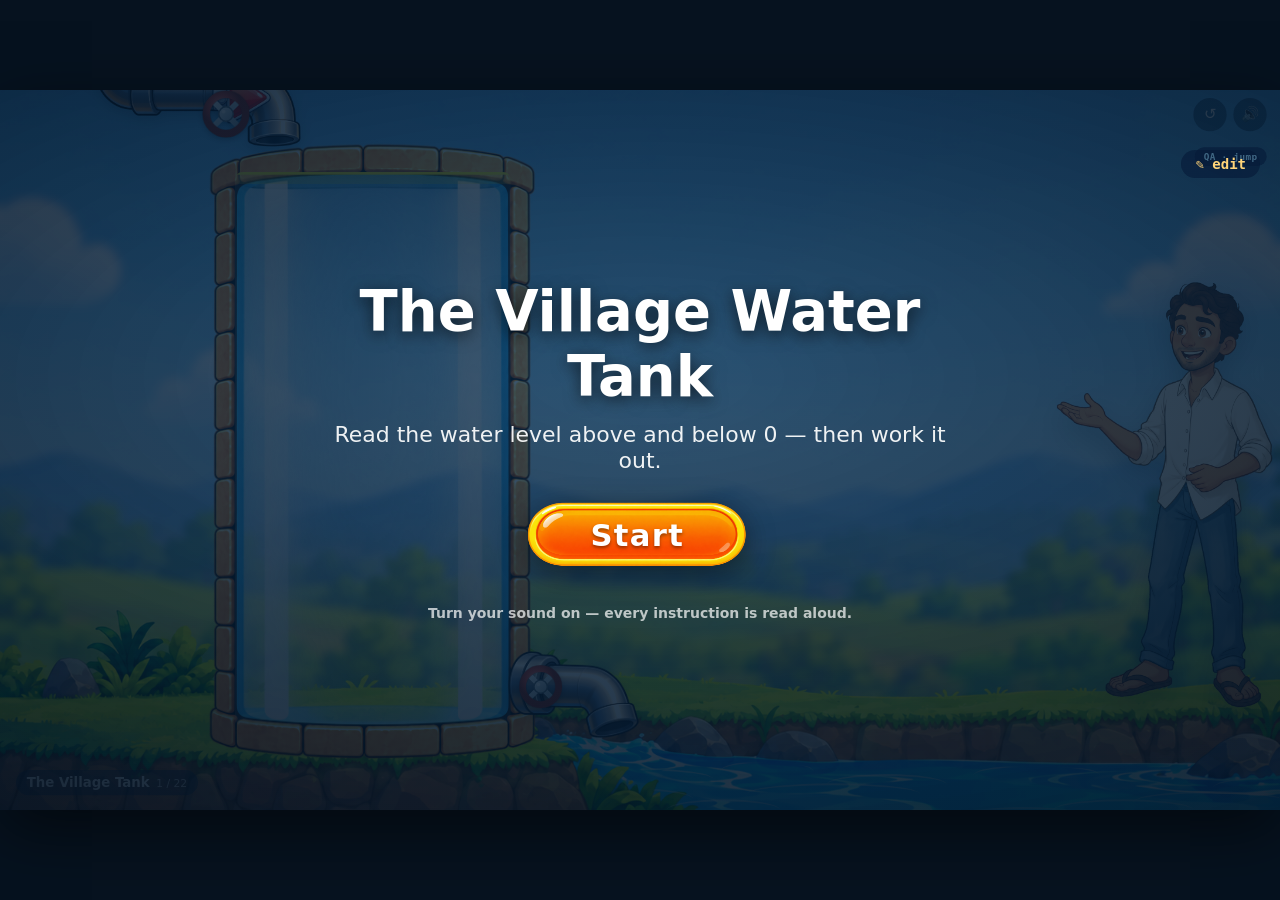
==== commit cdb56125: "pg 1" ====
--- a/index.html
+++ b/index.html
@@ -195,6 +195,16 @@
           <g    id="tickFx"></g>
           <ellipse id="surfRing" fill="none" stroke="#ffffff" stroke-opacity=".8" stroke-width="3"></ellipse>
           <path id="waveLine"  fill="none" stroke="#ffffff" stroke-opacity=".7" stroke-width="3" stroke-linecap="round"></path>
+          <!-- 0 is the reference point the whole lesson turns on, so it is
+               drawn into the tank rather than left to the label on the rail:
+               a faint wash over each zone and a hard line between them. The
+               y positions come from svgYFor(0) in game.js. -->
+          <rect id="zoneAbove" x="0" width="414" fill="#ffffff" fill-opacity=".07"></rect>
+          <rect id="zoneBelow" x="0" width="414" fill="#062a55" fill-opacity=".18"></rect>
+          <g id="zeroBand">
+            <rect id="zeroGlow" x="0" width="414" height="18" fill="#FFF200" fill-opacity=".22"></rect>
+            <rect id="zeroLine" x="0" width="414" height="4" fill="#FFF200" fill-opacity=".95"></rect>
+          </g>
           <rect x="0" y="0" width="414" height="831" fill="url(#gradGlass)"></rect>
         </g>
       </svg>
@@ -211,9 +221,25 @@
       <div id="gauge"></div>
 
       <div id="marker" role="slider" aria-label="Water level" tabindex="0"
-           aria-valuemin="-5" aria-valuemax="5" aria-valuenow="0">
+           aria-valuemin="-6" aria-valuemax="6" aria-valuenow="0">
         <img src="assets/img/marker-arrow-bold.png" alt="">
       </div>
+
+      <!-- Where this move began. It drops onto the starting level and stays
+           there for the whole screen, so "I started at −2, I am now at +2" is
+           something the learner can see rather than has to remember. Reuses
+           marker-dot-round.png, tinted so it reads as subordinate to the red
+           live marker. -->
+      <img id="startPin" src="assets/img/marker-dot-round.png" alt="" aria-hidden="true">
+
+      <!-- One arc per level crossed, drawn from the start pin to the marker,
+           with a running count. This is the number-line hop the learner will
+           meet in the textbook, and it is the only place the SIZE of the move
+           is visible rather than merely spoken. -->
+      <svg id="hopFx" viewBox="0 0 714 1084" preserveAspectRatio="none" aria-hidden="true">
+        <g id="hopArcs"></g>
+      </svg>
+      <div id="hopCount" aria-hidden="true"><b id="hopN">0</b><i id="hopDir">▲</i></div>
 
       <!-- the ghost nudge: a see-through copy of the marker with a hand on
            it, dragged a short way and released, on a loop, until the learner
@@ -230,25 +256,15 @@
       <img id="pipeIn"  src="assets/img/pipe-inlet-s-bend.png"  alt="">
       <img id="pipeOut" src="assets/img/pipe-outlet-elbow.png" alt="">
 
-      <!-- Water travelling inside the pipe bodies. Both paths trace the bore's
-           real centreline, measured off the pipe artwork in tank-local px:
-
-             inlet   riser x−25 (y−158..−45) · horizontal y−7 (x30..160)
-                     · spout x206 (y38..78, mouth centroid 205,58)
-             outlet  horizontal y881 (x560..670) · mouth x717 (y930..948,
-                     mouth centroid 718,945)
-
-           The viewBox is 1:1 with tank-local px, and parts of both pipes sit
-           outside 0..714 — the inlet riser is at negative x and y, the outlet
-           mouth past x714 — so this svg must not clip. Drawn at z-index 5,
-           over the pipe metal, because the point is to read as water seen
-           through the pipe. -->
-      <svg id="pipeFx" viewBox="0 0 714 1084" preserveAspectRatio="none" aria-hidden="true">
-        <path id="chevIn"  class="chev" opacity="0"
-              d="M-25,-156 L-25,-46 Q-25,-7 26,-7 L162,-7 Q206,-7 206,40 L206,74"></path>
-        <path id="chevOut" class="chev" opacity="0"
-              d="M552,881 L668,881 Q713,881 717,930 L718,944"></path>
-      </svg>
+      <!-- The in-pipe direction dashes used to live here. They were removed:
+           the pipe artwork is opaque, fully-rendered steel with specular
+           highlights, so anything drawn over it reads as paint on the surface
+           rather than as fluid inside it — no amount of aligning them to the
+           bore fixed that. Direction is still carried by the spinning valve,
+           the pipe's own glow (#pipeIn.active / #pipeOut.active) and, most of
+           all, the water column leaving the mouth. To bring them back properly
+           the pipe needs redrawing with a glass or cut-away section and the
+           dashes moved BEHIND it, showing through. -->
 
       <!-- valve wheels: coded stand-ins, swap for valve-wheel.png when the art lands -->
       <svg id="valveIn"  class="valve" viewBox="0 0 100 100" aria-hidden="true">
@@ -297,14 +313,36 @@
     <!-- ── speech bubble  (Figma: x1222 y101 585×258) ───────────────────── -->
     <div id="bubble"><p id="bubbleText"></p></div>
 
-    <!-- ── equation panel  (Figma: x884 y443 755×200) ───────────────────── -->
+    <!-- ── equation panel  (Figma: x884 y443 755×200) ─────────────────────
+         Each box is colour-bound to the thing in the tank it describes: the
+         first to the blue-grey start pin, the second to the navy jump arcs,
+         the answer to the red marker. The pips under the middle box fill one
+         per jump, so (+4) stops being a number to read and becomes a count to
+         carry out and check against. -->
     <div id="eqPanel" hidden>
-      <div class="eqBox" id="eqABox"><span id="eqA">0</span></div>
+      <div class="eqBox bindStart" id="eqABox"><span id="eqA">0</span></div>
       <span class="eqSym" id="eqOp">+</span>
-      <div class="eqBox" id="eqBBox"><span id="eqB">(+0)</span></div>
+      <div class="eqBox bindJump" id="eqBBox"><span id="eqB">(+0)</span>
+        <div class="pips" id="eqPips"></div>
+      </div>
       <span class="eqSym" id="eqEq">=</span>
-      <div class="eqBox" id="eqRBox"><span id="eqR">?</span></div>
-    </div>
+      <div class="eqBox bindLand" id="eqRBox"><span id="eqR">?</span></div>
+    </div>
+
+    <!-- The three roles named, so the sentence reads as the thing the lesson
+         is about: starting point, jumps, landing point. -->
+    <div id="eqRoles" hidden>
+      <b class="bindStart">started at</b>
+      <b class="bindJump">jumped</b>
+      <b class="bindLand">landed on</b>
+    </div>
+
+    <!-- The symbolic step. The gauge is where you work it out; this is where
+         you say what you worked out. Options are generated from the sentence
+         and every wrong one is a real mistake: the start unmoved, the jump
+         taken the wrong way, the jump given instead of the landing, the
+         negative start read as positive. -->
+    <div id="answerTiles" hidden></div>
 
     <!-- ── buttons  (Figma: x1136 y667 260×109) ─────────────────────────── -->
     <button id="checkBtn" type="button" hidden><span>Check</span></button>
@@ -319,6 +357,9 @@
       </div>
     </div>
 
+    <!-- The hint strip is kept for the layout editor but is never filled:
+         every line it used to carry was written for the game rather than taken
+         from the flow doc, and the doc defines no on-screen hint text. -->
     <div id="hintBar"><span id="hintText"></span></div>
 
     <!-- ═══ QA ONLY — delete this block, plus the QA blocks in style.css and
--- a/style.css
+++ b/style.css
@@ -214,20 +214,8 @@
 #waterSvg{ position:absolute; left:148.6px; top:112.9px; width:414.3px; height:830.6px;
            pointer-events:none; }
 #flowIn  { position:absolute; left:0; top:0; width:714px; height:1084px; pointer-events:none; z-index:3; }
-/* overflow must stay visible: the inlet riser runs to negative x and y and the
-   outlet mouth past x714, and an svg clips to its viewport by default */
-#pipeFx  { position:absolute; left:0; top:0; width:714px; height:1084px; pointer-events:none;
-           z-index:5; overflow:visible; }
+
 #flowOut { position:absolute; left:0; top:0; width:1920px; height:1080px; pointer-events:none; z-index:2; }
-
-/* water running inside the pipe bodies — direction at a glance */
-.chev{
-  fill:none; stroke:#2fc9ff; stroke-opacity:.62; stroke-width:18;
-  stroke-linecap:round; stroke-dasharray:20 26;
-  transition:opacity .25s ease;
-  /* soft enough to read as water behind the metal rather than a decal on it */
-  filter:drop-shadow(0 0 5px rgba(60,205,255,.6));
-}
 
 /* valve wheels — coded stand-ins for valve-wheel.png */
 .valve{ position:absolute; pointer-events:none; z-index:6;
@@ -252,10 +240,10 @@
 #tankArt { position:absolute; left:0; top:0; width:714px; height:1084px; pointer-events:none; }
 
 /* z-index 3 puts both pipes ABOVE their flow layers (#flowIn is 3 and comes
-   first in the tree, #flowOut is 2) and below #pipeFx (5) and the valves (6).
-   Without it the water column is painted over the pipe and reads as falling
-   from somewhere above it; with it the column starts inside the bore, the
-   metal hides its top, and the stream emerges at the lip. */
+   first in the tree, #flowOut is 2) and below the valves (6). Without it the
+   water column is painted over the pipe and reads as falling from somewhere
+   above it; with it the column starts inside the bore, the metal hides its
+   top, and the stream emerges at the lip. */
 #pipeIn { position:absolute; left:-93px; top:-173px; width:352px; height:264px; z-index:3;
           object-fit:contain; pointer-events:none;
           filter:drop-shadow(0 6px 10px rgba(0,0,0,.22)); }
@@ -266,23 +254,27 @@
 /* ── gauge: ticks + labels ────────────────────────────────────────────── */
 #gauge{ position:absolute; inset:0; }
 
+/* --step is set from STEP_PX in buildGauge(), so the scale can change length
+   (11 ticks to 13, when the doc's +6 came back) without touching this file */
 .lvRow{
-  position:absolute; left:148.6px; width:414.3px; height:72.7px;
+  position:absolute; left:148.6px; width:414.3px; height:var(--step, 63px);
   border-radius:8px; pointer-events:none;
   transition:background-color .18s ease;
 }
 
 /* tick x360 → tank-local 157 (row starts at 148.6) ; label x441 → 238 */
 .lvTick{
-  position:absolute; left:var(--tickX, 8.4px); top:33.35px; width:65px; height:6px; border-radius:3px;
+  position:absolute; left:var(--tickX, 8.4px); top:50%; margin-top:-3px;
+  width:65px; height:6px; border-radius:3px;
   background:#041345; pointer-events:none;
 }
 .lvRow[data-level="0"] .lvTick{
   width:85px; background:#FFF200; box-shadow:0 0 9px rgba(255,242,0,.75);
 }
 .lvLabel{
-  position:absolute; left:var(--labelX, 89.4px); top:8.85px; width:60px; height:55px;
-  font-size:43px; line-height:55px; font-weight:800; color:#041345;
+  position:absolute; left:var(--labelX, 89.4px); top:50%; margin-top:-24px;
+  width:70px; height:48px;
+  font-size:38px; line-height:48px; font-weight:800; color:#041345;
   pointer-events:none; white-space:nowrap;
 }
 .lvRow[data-level="0"] .lvLabel{ color:#FFF200; text-shadow:0 2px 4px rgba(0,40,80,.35); }
@@ -324,7 +316,7 @@
 
 /* 1 · the halo that surrounds the line */
 .lvRow.correctGlow::before{
-  z-index:0; left:-25px; right:-6px; height:62px; margin-top:-31px;
+  z-index:0; left:-25px; right:-6px; height:56px; margin-top:-28px;
   border-radius:31px;
   background:radial-gradient(54% 128% at 50% 50%,
     rgba(255,236,150,.95) 0%, rgba(255,198,48,.80) 30%,
@@ -337,7 +329,7 @@
 /* 2 · the warm band — the tick element, re-proportioned */
 .lvRow.correctGlow .lvTick{
   z-index:0; left:-31px; right:0; width:auto;
-  top:50%; height:30px; margin-top:-15px; border-radius:15px;
+  top:50%; height:27px; margin-top:-13.5px; border-radius:13.5px;
   background:linear-gradient(180deg,
     rgba(255,222,110,.34), rgba(255,178,20,.55) 50%, rgba(255,222,110,.34));
   box-shadow:none;
@@ -398,6 +390,46 @@
   50%    { filter:drop-shadow(0 5px 8px rgba(0,0,0,.35)) drop-shadow(0 0 26px rgba(255,216,100,.98)) }
 }
 
+/* ── the starting point ────────────────────────────────────────────────
+   A second, quieter marker that stays where this move began. Blue-grey so it
+   never competes with the red one you drag: hue-rotated from the same red
+   artwork rather than needing its own asset. */
+#startPin{
+  position:absolute; left:126px; width:66px; height:53px; margin-top:-26.5px;
+  pointer-events:none; z-index:5; opacity:0;
+  filter:drop-shadow(0 3px 5px rgba(0,0,0,.3)) grayscale(.55) brightness(.92)
+         sepia(.9) hue-rotate(160deg) saturate(2.6);
+  transition:opacity .3s ease, top .14s cubic-bezier(.22,.8,.26,1);
+}
+#startPin.show{ opacity:.92; }
+
+/* ── the jumps ─────────────────────────────────────────────────────────
+   One arc per level crossed, navy on a white halo so it holds over pale
+   glass and over blue water alike, and a count beside them. */
+#hopFx{
+  position:absolute; left:0; top:0; width:714px; height:1084px;
+  pointer-events:none; z-index:4;
+}
+#hopArcs .halo{ fill:none; stroke:#ffffff; stroke-opacity:.9; stroke-width:14;
+                stroke-linecap:round; }
+#hopArcs .ink { fill:none; stroke:#0b2a6b; stroke-width:6; stroke-linecap:round; }
+#hopArcs .head{ fill:#0b2a6b; stroke:#ffffff; stroke-width:3; stroke-linejoin:round; }
+#hopArcs .pop { animation:hopIn .26s cubic-bezier(.2,1.5,.4,1) both; }
+@keyframes hopIn{ from{ opacity:0; transform:translateX(-10px) } to{ opacity:1; transform:none } }
+
+#hopCount{
+  position:absolute; left:400px; width:126px; height:54px; margin-top:-27px;
+  display:none; align-items:center; justify-content:center; gap:7px;
+  border-radius:28px; background:rgba(255,255,255,.94);
+  box-shadow:0 4px 12px rgba(4,25,70,.3), inset 0 0 0 3px rgba(11,42,107,.85);
+  pointer-events:none; z-index:5;
+  transition:top .18s cubic-bezier(.22,.8,.26,1);
+}
+#hopCount.show{ display:flex; }
+#hopCount b{ font:800 34px/1 var(--font); color:#0b2a6b; }
+#hopCount i{ font:800 26px/1 var(--font); font-style:normal; color:#b8600a; }
+#hopCount.down i{ color:#0d63b8; }
+
 /* ── draggable marker (x318 → tank-local 115) ─────────────────────────── */
 #marker{
   position:absolute; left:115px; width:88px; height:79px; margin-top:-39.5px;
@@ -575,8 +607,68 @@
 @keyframes eqPulse{ 0%,100%{ filter:none } 50%{ filter:drop-shadow(0 0 22px rgba(255,205,0,.95)) } }
 
 /* ── buttons ──────────────────────────────────────────────────────────── */
+/* ── binding the sentence to the tank ──────────────────────────────────
+   One colour per role, matched to the object in the tank that carries it:
+   blue-grey = the start pin, navy = the jump arcs, red = the marker. Three
+   symbols, three things you can point at. */
+:root{ --cStart:#3c6e8f; --cJump:#0b2a6b; --cLand:#c0392b; }
+
+.bindStart{ --bind:var(--cStart); }
+.bindJump { --bind:var(--cJump);  }
+.bindLand { --bind:var(--cLand);  }
+.eqBox.bindStart, .eqBox.bindJump, .eqBox.bindLand{
+  box-shadow:inset 0 0 0 4px var(--bind), 0 4px 10px rgba(6,25,60,.18);
+}
+
+/* one pip per level the sentence asks you to jump; they fill as you jump */
+.pips{
+  position:absolute; left:0; right:0; bottom:13px;
+  display:flex; justify-content:center; gap:7px; pointer-events:none;
+}
+.pips i{
+  width:13px; height:13px; border-radius:50%;
+  background:rgba(11,42,107,.16); box-shadow:inset 0 0 0 2px rgba(11,42,107,.45);
+  transition:background-color .18s ease, transform .18s ease;
+}
+.pips i.on{ background:var(--cJump); transform:scale(1.18); }
+
+#eqRoles{
+  position:absolute; left:884px; top:650px; width:755px; height:30px;
+  pointer-events:none;
+}
+#eqRoles[hidden]{ display:none; }
+#eqRoles b{
+  position:absolute; width:190px; text-align:center;
+  font:700 21px/30px var(--font); color:var(--bind); opacity:.92;
+}
+#eqRoles b:nth-child(1){ left:14px;  }   /* under the first box  */
+#eqRoles b:nth-child(2){ left:267px; }   /* under the middle box */
+#eqRoles b:nth-child(3){ left:510px; }   /* under the answer box */
+
+/* ── the answer tiles ─────────────────────────────────────────────────── */
+#answerTiles{
+  position:absolute; left:884px; top:700px; width:755px; height:116px;
+  display:flex; align-items:center; justify-content:center; gap:16px;
+}
+#answerTiles[hidden]{ display:none; }
+#answerTiles button{
+  width:124px; height:106px; border:0; padding:0; cursor:pointer;
+  border-radius:20px; background:#fffdf6;
+  box-shadow:inset 0 0 0 4px #d9c9a4, 0 5px 12px rgba(6,25,60,.22);
+  font:800 46px/1 var(--font); color:var(--ink);
+  transition:transform .12s ease, box-shadow .12s ease, background-color .12s ease;
+}
+#answerTiles button:hover{ transform:translateY(-4px); }
+#answerTiles button.pick{
+  background:#fff3d6; color:var(--cLand);
+  box-shadow:inset 0 0 0 5px var(--cLand), 0 8px 18px rgba(192,57,43,.3);
+  transform:translateY(-4px) scale(1.04);
+}
+#answerTiles button:disabled{ cursor:default; transform:none; }
+#answerTiles.locked button:not(.pick){ opacity:.45; }
+
 #checkBtn,#nextBtn{
-  position:absolute; left:1136px; top:667px; width:260px; height:109px;
+  position:absolute; left:1136px; top:840px; width:260px; height:109px;
   border:0; padding:0; background:transparent; cursor:pointer;
   background-image:url("assets/img/button-pill-blue.png");
   background-size:100% 100%; background-repeat:no-repeat;
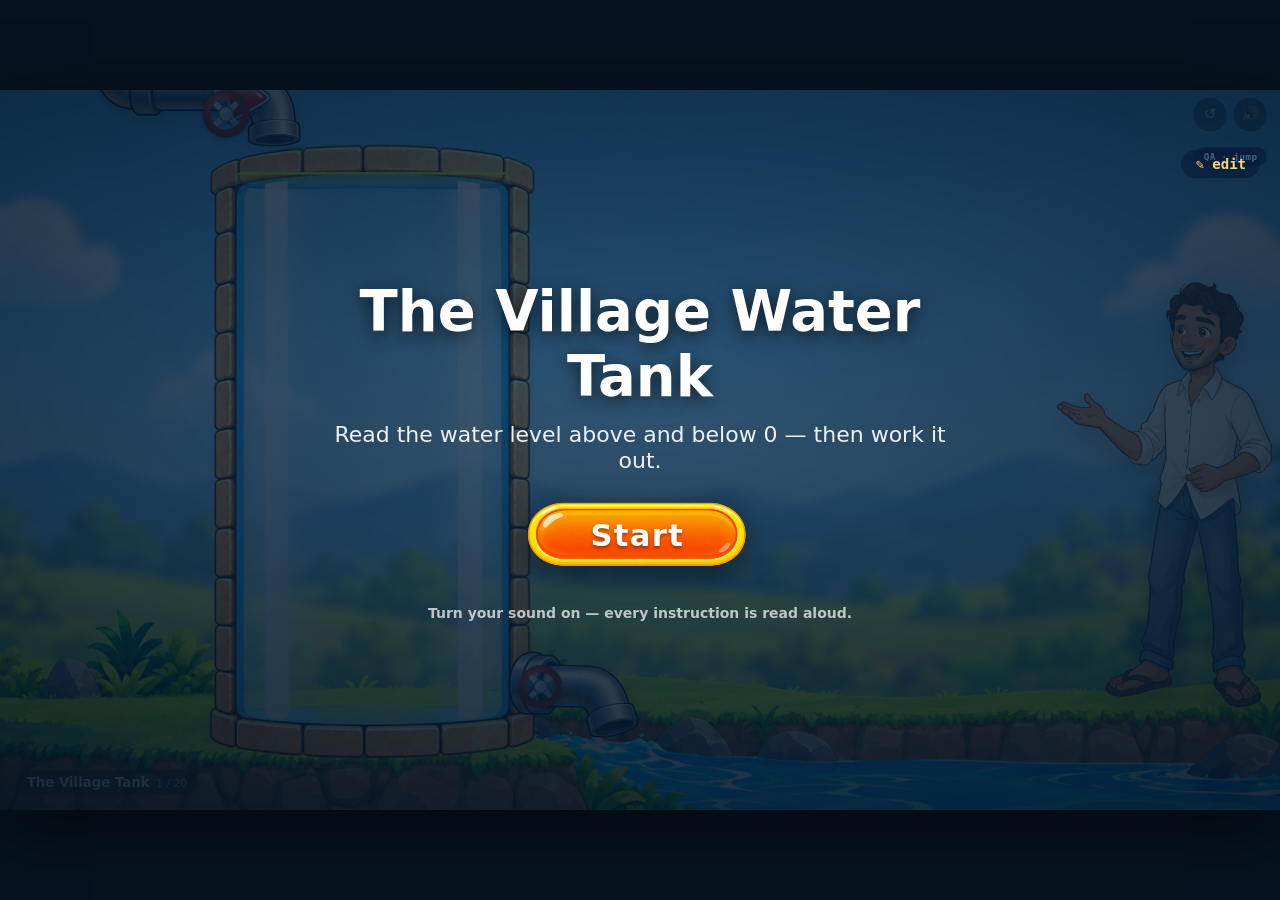
==== commit cfaf21b3: "y" ====
--- a/index.html
+++ b/index.html
@@ -237,6 +237,15 @@
            meet in the textbook, and it is the only place the SIZE of the move
            is visible rather than merely spoken. -->
       <svg id="hopFx" viewBox="0 0 714 1084" preserveAspectRatio="none" aria-hidden="true">
+        <defs>
+          <!-- lit along the ribbon, so the arc has a top and a bottom instead
+               of being one flat navy shape -->
+          <linearGradient id="gHop" x1="0" y1="0" x2="1" y2="0">
+            <stop offset="0"   stop-color="#1b4fa8"/>
+            <stop offset=".45" stop-color="#0b2a6b"/>
+            <stop offset="1"   stop-color="#061a45"/>
+          </linearGradient>
+        </defs>
         <g id="hopArcs"></g>
       </svg>
       <div id="hopCount" aria-hidden="true"><b id="hopN">0</b><i id="hopDir">▲</i></div>
@@ -317,12 +326,12 @@
          Each box is colour-bound to the thing in the tank it describes: the
          first to the blue-grey start pin, the second to the navy jump arcs,
          the answer to the red marker. The pips under the middle box fill one
-         per jump, so (+4) stops being a number to read and becomes a count to
+         per jump, so the 4 stops being a number to read and becomes a count to
          carry out and check against. -->
     <div id="eqPanel" hidden>
       <div class="eqBox bindStart" id="eqABox"><span id="eqA">0</span></div>
       <span class="eqSym" id="eqOp">+</span>
-      <div class="eqBox bindJump" id="eqBBox"><span id="eqB">(+0)</span>
+      <div class="eqBox bindJump" id="eqBBox"><span id="eqB">0</span>
         <div class="pips" id="eqPips"></div>
       </div>
       <span class="eqSym" id="eqEq">=</span>
@@ -344,12 +353,14 @@
          negative start read as positive. -->
     <div id="answerTiles" hidden></div>
 
-    <!-- ── buttons  (Figma: x1136 y667 260×109) ─────────────────────────── -->
-    <button id="checkBtn" type="button" hidden><span>Check</span></button>
-    <button id="nextBtn"  type="button" hidden><span>Continue</span></button>
+    <!-- ── the one remaining button  (Figma: x1136 y667 260×109) ────────
+         Check and Continue are both gone: a tile tap and a marker coming to
+         rest are the answer, and every screen moves on by itself. The finish
+         screen is the one place that must not, so this is what it shows. -->
+    <button id="nextBtn"  type="button" hidden><span>Play again</span></button>
 
     <!-- ── hud ──────────────────────────────────────────────────────────── -->
-    <div id="chapterTag"><b id="chapterName">The Village Tank</b><i id="stepTag">1 / 22</i></div>
+    <div id="chapterTag"><b id="chapterName">The Village Tank</b><i id="stepTag">1 / 20</i></div>
     <div id="hud">
       <div id="hudBtns">
         <button id="replayBtn" type="button" title="Say it again">&#x21BA;</button>
--- a/style.css
+++ b/style.css
@@ -410,15 +410,33 @@
   position:absolute; left:0; top:0; width:714px; height:1084px;
   pointer-events:none; z-index:4;
 }
-#hopArcs .halo{ fill:none; stroke:#ffffff; stroke-opacity:.9; stroke-width:14;
-                stroke-linecap:round; }
-#hopArcs .ink { fill:none; stroke:#0b2a6b; stroke-width:6; stroke-linecap:round; }
-#hopArcs .head{ fill:#0b2a6b; stroke:#ffffff; stroke-width:3; stroke-linejoin:round; }
-#hopArcs .pop { animation:hopIn .26s cubic-bezier(.2,1.5,.4,1) both; }
-@keyframes hopIn{ from{ opacity:0; transform:translateX(-10px) } to{ opacity:1; transform:none } }
+/* The chain is a filled, tapered ribbon rather than a stroked line — a stroke
+   is one width for its whole length, and a hop that leaves thick and lands
+   thin is what gives it direction and depth. Both paths carry EVERY arc as
+   separate subpaths of one element, so the white outline is drawn once for the
+   whole chain; stroking it per arc made the halos overlap and the joins lumpy. */
+#hopArcs .halo{ fill:#ffffff; fill-opacity:.92; stroke:#ffffff; stroke-opacity:.92;
+                stroke-width:7; stroke-linejoin:round; }
+#hopArcs .ink { fill:url(#gHop); stroke:none; }
+
+/* a node on every level the chain touches, and a stub joining it back toward
+   the number it belongs to */
+#hopArcs .node{ fill:#ffffff; stroke:#0b2a6b; stroke-width:3.5; }
+#hopArcs .rung{ stroke:#0b2a6b; stroke-opacity:.42; stroke-width:4; stroke-linecap:round; }
+/* where the move began, and where it has got to */
+#hopArcs .takeoff{ fill:#ffffff; fill-opacity:.95; stroke:#0b2a6b; stroke-width:4.5; }
+#hopArcs .landing{ fill:#0b2a6b; stroke:#ffffff; stroke-width:4.5; }
+
+/* one shadow over the whole group, so it lifts off the water as a single
+   object instead of each arc casting its own */
+#hopArcs{ filter:drop-shadow(0 3px 4px rgba(4,25,70,.5)); }
+
+#hopArcs .pop{ transform-box:fill-box; transform-origin:center;
+               animation:hopLand .3s cubic-bezier(.2,1.6,.4,1) both; }
+@keyframes hopLand{ from{ transform:scale(.3); opacity:0 } to{ transform:none; opacity:1 } }
 
 #hopCount{
-  position:absolute; left:400px; width:126px; height:54px; margin-top:-27px;
+  position:absolute; left:372px; width:126px; height:54px; margin-top:-27px;
   display:none; align-items:center; justify-content:center; gap:7px;
   border-radius:28px; background:rgba(255,255,255,.94);
   box-shadow:0 4px 12px rgba(4,25,70,.3), inset 0 0 0 3px rgba(11,42,107,.85);
@@ -666,25 +684,103 @@
 }
 #answerTiles button:disabled{ cursor:default; transform:none; }
 #answerTiles.locked button:not(.pick){ opacity:.45; }
-
-#checkBtn,#nextBtn{
+/* a tile already spent on a wrong answer: struck through and out of play, so
+   the same tap is not on offer a second time now that nothing confirms it */
+#answerTiles button.spent{
+  opacity:.5; color:#96400f; text-decoration:line-through;
+  box-shadow:inset 0 0 0 4px #c9a89a, 0 2px 5px rgba(6,25,60,.12);
+  background:#f6eeea;
+}
+#answerTiles button.spent:hover{ transform:none; }
+
+/* ── staging the sentence, one term at a time ─────────────────────────
+   Every term and every tile starts out of sight (`staged`) and is brought in
+   by adding `in`, in time with the narration — see EqStage in game.js.
+
+   The fill mode is `backwards`, never `both`: `both` leaves the last
+   keyframe latched onto the element for good, which would beat the plain
+   `transform` in the tile hover and `.pick` rules and freeze every tile at
+   its landing size. `backwards` holds the FIRST keyframe during the delay
+   and then hands the element back to its ordinary styles, which is what
+   those two rules need to keep working.                                   */
+.eqBox.staged, .eqSym.staged, #eqRoles b.staged,
+#answerTiles.staged button{ opacity:0; }
+/* An invisible tile still takes clicks, so a staged row has to be out of reach
+   as well as out of sight — otherwise the answer can be tapped through it
+   before the water has been moved at all. */
+#answerTiles.staged{ pointer-events:none; }
+
+.eqBox.in, .eqSym.in{
+  animation:eqTermIn .44s cubic-bezier(.34,1.56,.64,1) backwards;
+}
+@keyframes eqTermIn{
+  0%  { opacity:0; transform:scale(.68) translateY(-16px); }
+  62% { opacity:1; transform:scale(1.07) translateY(0); }
+  100%{ opacity:1; transform:none; }
+}
+
+/* the role label rides in just behind the box it names, and settles at the
+   .92 the rule below it already asks for rather than at full strength */
+#eqRoles b.in{ animation:eqRoleIn .44s ease-out .1s backwards; }
+@keyframes eqRoleIn{
+  0%  { opacity:0; transform:translateY(-7px); }
+  100%{ opacity:.92; transform:none; }
+}
+
+/* the tiles arrive together, once the sentence is complete and he has
+   stopped talking — a short stagger so they read as one group landing */
+#answerTiles.in button{
+  animation:eqTileIn .46s cubic-bezier(.34,1.56,.64,1) backwards;
+}
+#answerTiles.in button:nth-child(1){ animation-delay:0ms;   }
+#answerTiles.in button:nth-child(2){ animation-delay:85ms;  }
+#answerTiles.in button:nth-child(3){ animation-delay:170ms; }
+#answerTiles.in button:nth-child(4){ animation-delay:255ms; }
+
+/* ── the sprung versions ───────────────────────────────────────────────
+   Everything above is the fallback. Where the Web Animations API exists —
+   which is everywhere this runs — game.js puts `jsMotion` on <body> and drives
+   the same entrances with a real spring instead, so the CSS keyframes are
+   switched off to stop the two fighting over `transform`. */
+body.jsMotion .eqBox.in,
+body.jsMotion .eqSym.in,
+body.jsMotion #eqRoles b.in,
+body.jsMotion #answerTiles.in button{ animation:none; }
+body.jsMotion #eqRoles b.in{ opacity:.92; }
+
+/* The sign is stamped rather than dropped, so it gets a flash to land on.
+   Only the glow is here; the movement is the spring in game.js. */
+.eqSym.stamp{ animation:eqSignFlash .5s ease-out; }
+@keyframes eqSignFlash{
+  0%  { filter:drop-shadow(0 0 0 rgba(255,205,0,0)); }
+  22% { filter:drop-shadow(0 0 16px rgba(255,205,0,.95)) drop-shadow(0 0 30px rgba(255,150,0,.5)); }
+  100%{ filter:drop-shadow(0 0 0 rgba(255,205,0,0)); }
+}
+@keyframes eqTileIn{
+  0%  { opacity:0; transform:scale(.7) translateY(22px); }
+  62% { opacity:1; transform:scale(1.06) translateY(0); }
+  100%{ opacity:1; transform:none; }
+}
+
+#nextBtn{
   position:absolute; left:1136px; top:840px; width:260px; height:109px;
   border:0; padding:0; background:transparent; cursor:pointer;
-  background-image:url("assets/img/button-pill-blue.png");
+  background-image:url("assets/img/button-pill-orange.png");
   background-size:100% 100%; background-repeat:no-repeat;
   filter:drop-shadow(0 8px 14px rgba(0,0,0,.28));
   transition:transform .12s ease, filter .12s ease;
 }
-#nextBtn{ background-image:url("assets/img/button-pill-orange.png"); }
-#checkBtn[hidden],#nextBtn[hidden]{ display:none; }
-#checkBtn:hover,#nextBtn:hover{ transform:translateY(-3px) scale(1.02); }
-#checkBtn:active,#nextBtn:active{ transform:translateY(2px) scale(.99); }
-/* Both pill PNGs are drawn off-centre inside their own canvas, so centring
-   the label in the button box lands it off-centre on the pill. Measured
-   opaque bounds:
+#nextBtn[hidden]{ display:none; }
+#nextBtn:hover{ transform:translateY(-3px) scale(1.02); }
+#nextBtn:active{ transform:translateY(2px) scale(.99); }
+/* The pill PNG is drawn off-centre inside its own canvas, so centring the
+   label in the button box lands it off-centre on the pill. Measured opaque
+   bounds:
 
      button-pill-orange  1684×634  pill x8..1627 y10..510  → centre 48.55% 41.01%
-     button-pill-blue    1617×604  pill x3..1612 y104..600 → centre 49.94% 58.28%
+
+   (button-pill-blue, 1617×604, centre 49.94% 58.28%, was Check's and is no
+   longer referenced by anything.)
 
    background-size is 100% 100%, so those fractions hold at any button size.
    The label is pinned to them instead of to the box. padding-left cancels the
@@ -694,20 +790,13 @@
    line box carries descender room the capitals do not use, so the ink sits
    about 0.05em high. Measured on this stack it wants 1.96px at 46px and
    2.22–3.17px at 38px; 0.05em splits that and, unlike a fixed pixel figure,
-   survives the label changing (Continue → Play again). */
-#checkBtn span,#nextBtn span{
-  position:absolute; left:49.94%; top:58.28%;
+   survives the label changing. */
+#nextBtn span{
+  position:absolute; left:48.55%; top:41.01%;
   transform:translate(-50%, calc(-50% + 0.05em));
   white-space:nowrap; padding-left:.5px;
   font-family:var(--font); font-size:38px; font-weight:800; color:#fff;
   text-shadow:0 3px 4px rgba(0,0,0,.35); letter-spacing:.5px;
-}
-#nextBtn span{ left:48.55%; top:41.01%; }
-#checkBtn:disabled{ filter:grayscale(.55) opacity(.6); cursor:default; transform:none; }
-#checkBtn.ready{ animation:btnReady 1.5s ease-in-out infinite; }
-@keyframes btnReady{
-  0%,100%{ filter:drop-shadow(0 8px 14px rgba(0,0,0,.28)) }
-  50%    { filter:drop-shadow(0 0 20px rgba(90,200,255,.95)) }
 }
 
 /* ── hud (deliberately small — not part of the Figma frame) ───────────── */
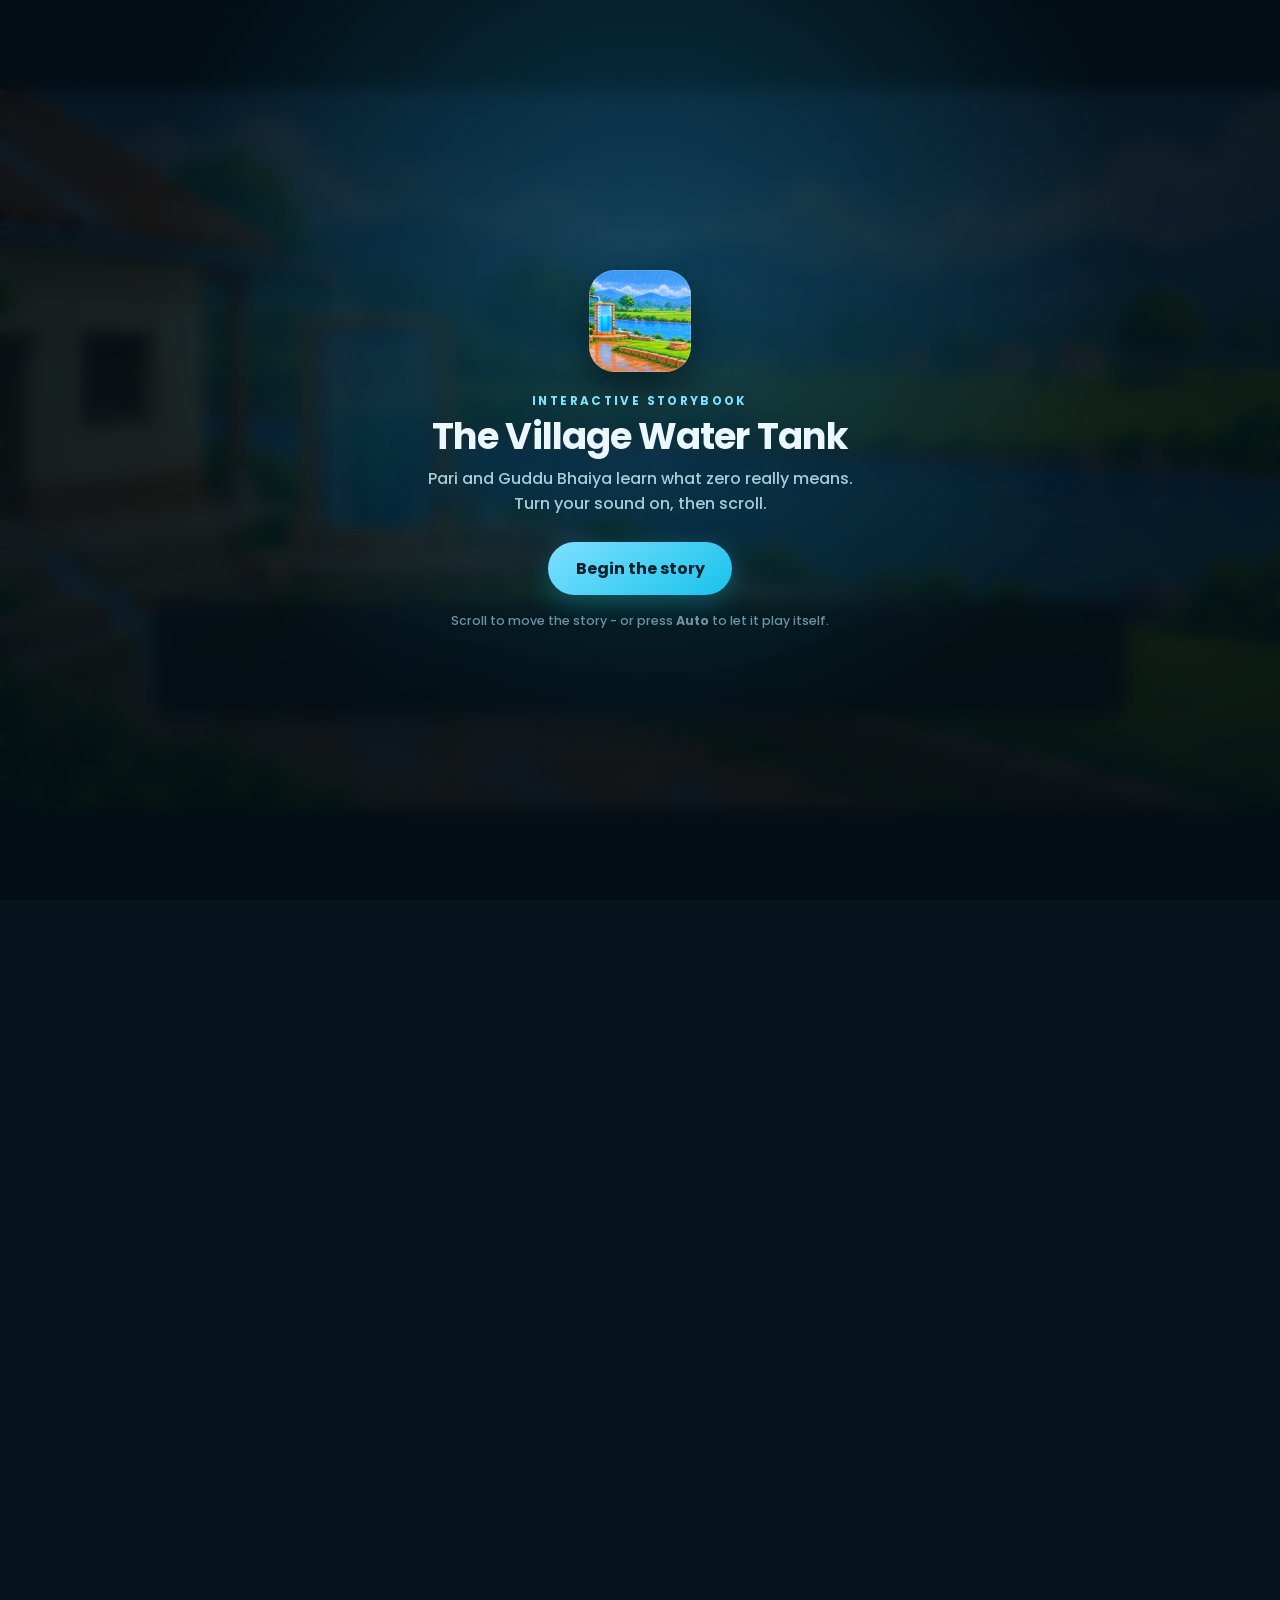
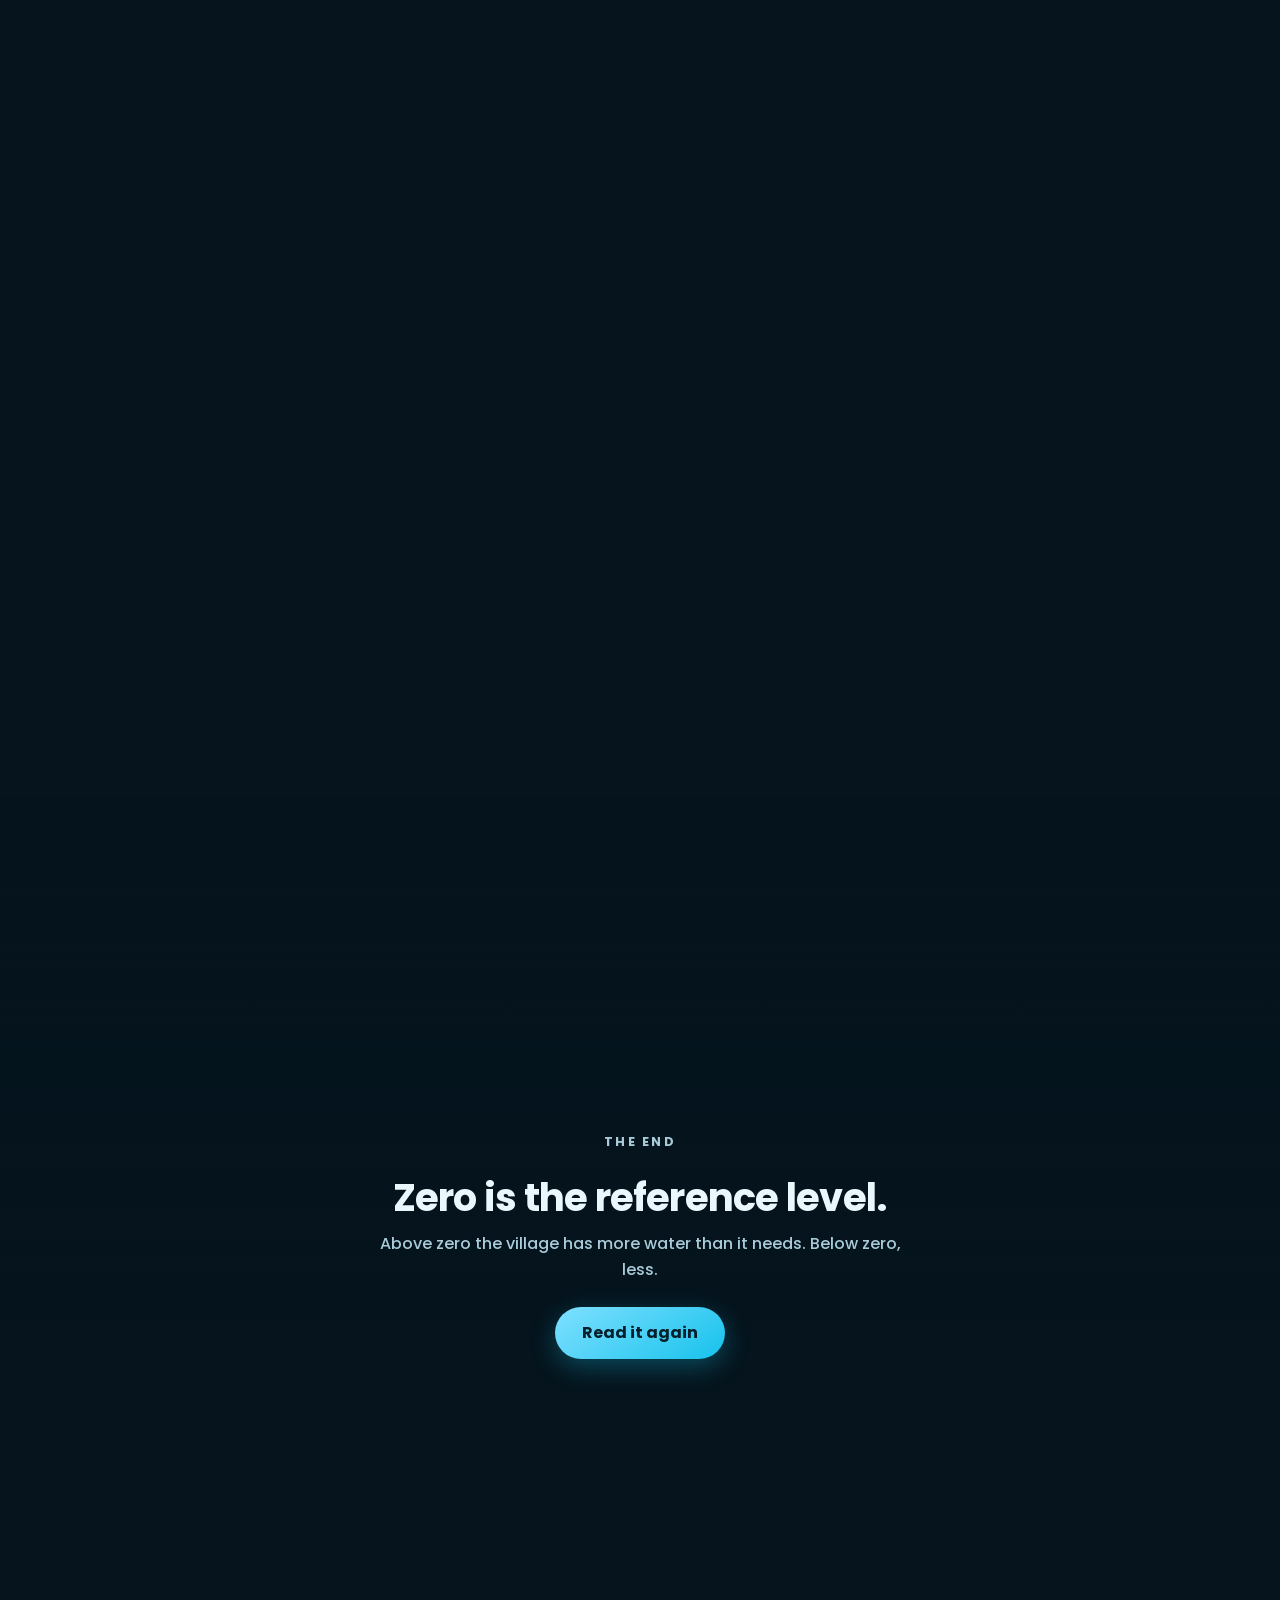
==== commit d2304a95: "REFWD" ====
--- a/index.html
+++ b/index.html
@@ -1,421 +1,110 @@
-<!DOCTYPE html>
+<!doctype html>
 <html lang="en">
 <head>
-<meta charset="UTF-8">
-<meta name="viewport" content="width=device-width, initial-scale=1.0, maximum-scale=1.0, minimum-scale=1.0, user-scalable=no, viewport-fit=cover">
-<meta name="color-scheme" content="light">
-<title>Integers — The Village Water Tank</title>
-<link rel="stylesheet" href="style.css">
+<meta charset="utf-8" />
+<meta name="viewport" content="width=device-width, initial-scale=1, maximum-scale=1, user-scalable=no, viewport-fit=cover" />
+<meta name="theme-color" content="#06202e" />
+<meta name="description" content="The Village Water Tank - a continuous scrolling storybook about rainwater, zero as a reference level, and positive and negative numbers." />
+<title>The Village Water Tank</title>
+<link rel="prefetch" href="game/index.html" />
+<!-- Poppins is self-hosted. It used to come from Google Fonts with
+     display=swap, which meant the captions first laid out in the fallback
+     face and then RE-LAID OUT when Poppins arrived - scenes 1 and 12 changed
+     height by 7px at that moment, which is the caption visibly jumping. A
+     local file with font-display:block removes the swap entirely, and the
+     page no longer needs the network to look right. -->
+<link rel="preload" href="assets/fonts/poppins-600.woff2" as="font" type="font/woff2" crossorigin />
+<link rel="preload" href="assets/fonts/poppins-500.woff2" as="font" type="font/woff2" crossorigin />
+<link rel="preload" as="image" href="assets/scenes/01.webp" />
+<link rel="stylesheet" href="styles.css" />
 </head>
 <body>
 
-<div id="app">
-  <div id="stage">
+<div id="stage" class="stage" aria-hidden="true">
+  <div id="layers" class="layers"></div>
+  <canvas id="rainCanvas" class="rain-canvas"></canvas>
+  <div class="vignette"></div>
+  <div id="overlay" class="overlay"></div>
+</div>
 
-    <!-- ── backdrop ─────────────────────────────────────────────────────── -->
-    <img id="bg" src="assets/img/scene-background.png" alt="">
-    <!-- the river, made to move: two seamless caustic sheets scrolling at
-         different speeds and scales, Gaussian-blurred glints drifting over
-         them, the whole thing masked to the painted water and optionally
-         warped by a turbulence displacement. -->
-    <!-- The river. The surface itself is what moves: 15 thin horizontal slices
-         of the painted water, each shifted sideways on a phase-delayed sine, so
-         a refraction wave travels downstream through the artwork. Over that sit
-         travelling crescent wave lines and a field of sharp specular sparkles
-         that twinkle. There is deliberately no soft overlay of any kind: a
-         blurred sheet drifting over water reads as smoke, every time. -->
-    <div id="river" aria-hidden="true">
-      <div id="riverFx">
-        <div id="ripple">
-          <u style="top:0px; background-position:-806px -960px; --a:2.4px; --b:0.5px; animation-duration:3.6s; animation-delay:0.0s"></u>
-          <u style="top:8px; background-position:-806px -968px; --a:2.7px; --b:0.6px; animation-duration:3.48s; animation-delay:-0.22s"></u>
-          <u style="top:16px; background-position:-806px -976px; --a:3.0px; --b:0.8px; animation-duration:3.36s; animation-delay:-0.44s"></u>
-          <u style="top:24px; background-position:-806px -984px; --a:3.3px; --b:0.9px; animation-duration:3.24s; animation-delay:-0.66s"></u>
-          <u style="top:32px; background-position:-806px -992px; --a:3.6px; --b:1.0px; animation-duration:3.11s; animation-delay:-0.88s"></u>
-          <u style="top:40px; background-position:-806px -1000px; --a:3.9px; --b:1.2px; animation-duration:2.99s; animation-delay:-1.1s"></u>
-          <u style="top:48px; background-position:-806px -1008px; --a:4.2px; --b:1.3px; animation-duration:2.87s; animation-delay:-1.32s"></u>
-          <u style="top:56px; background-position:-806px -1016px; --a:4.5px; --b:1.4px; animation-duration:2.75s; animation-delay:-1.54s"></u>
-          <u style="top:64px; background-position:-806px -1024px; --a:4.8px; --b:1.6px; animation-duration:2.63s; animation-delay:-1.76s"></u>
-          <u style="top:72px; background-position:-806px -1032px; --a:5.1px; --b:1.7px; animation-duration:2.51s; animation-delay:-1.98s"></u>
-          <u style="top:80px; background-position:-806px -1040px; --a:5.4px; --b:1.9px; animation-duration:2.39s; animation-delay:-2.2s"></u>
-          <u style="top:88px; background-position:-806px -1048px; --a:5.7px; --b:2.0px; animation-duration:2.26s; animation-delay:-2.42s"></u>
-          <u style="top:96px; background-position:-806px -1056px; --a:6.0px; --b:2.1px; animation-duration:2.14s; animation-delay:-2.64s"></u>
-          <u style="top:104px; background-position:-806px -1064px; --a:6.3px; --b:2.3px; animation-duration:2.02s; animation-delay:-2.86s"></u>
-          <u style="top:112px; background-position:-806px -1072px; --a:6.6px; --b:2.4px; animation-duration:1.9s; animation-delay:-3.08s"></u>
-        </div>
-        <div id="sparks">
-          <s style="left:523px; top:69px; width:150px; animation-delay:2.64s; animation-duration:2.14s"></s>
-          <s style="left:59px; top:83px; width:76px; animation-delay:1.82s; animation-duration:2.3s"></s>
-          <s style="left:231px; top:71px; width:110px; animation-delay:2.43s; animation-duration:1.78s"></s>
-          <s style="left:208px; top:97px; width:76px; animation-delay:0.04s; animation-duration:1.62s"></s>
-          <s style="left:572px; top:47px; width:110px; animation-delay:0.45s; animation-duration:2.2s"></s>
-          <s style="left:284px; top:103px; width:130px; animation-delay:1.25s; animation-duration:1.53s"></s>
-          <s style="left:10px; top:50px; width:76px; animation-delay:2.69s; animation-duration:1.57s"></s>
-          <s style="left:340px; top:61px; width:92px; animation-delay:2.69s; animation-duration:1.94s"></s>
-          <s style="left:419px; top:47px; width:150px; animation-delay:0.55s; animation-duration:2.37s"></s>
-          <s style="left:784px; top:62px; width:60px; animation-delay:1.01s; animation-duration:1.57s"></s>
-          <s style="left:298px; top:57px; width:60px; animation-delay:0.93s; animation-duration:2.22s"></s>
-          <s style="left:6px; top:100px; width:150px; animation-delay:1.98s; animation-duration:1.47s"></s>
-          <s style="left:727px; top:63px; width:110px; animation-delay:1.95s; animation-duration:1.58s"></s>
-          <s style="left:967px; top:114px; width:76px; animation-delay:0.16s; animation-duration:2.38s"></s>
-          <s style="left:46px; top:69px; width:110px; animation-delay:0.05s; animation-duration:2.19s"></s>
-          <s style="left:749px; top:72px; width:130px; animation-delay:2.36s; animation-duration:1.85s"></s>
-          <s style="left:370px; top:103px; width:76px; animation-delay:0.33s; animation-duration:1.65s"></s>
-          <s style="left:946px; top:68px; width:130px; animation-delay:0.99s; animation-duration:1.92s"></s>
-          <s style="left:947px; top:37px; width:130px; animation-delay:2.1s; animation-duration:2.2s"></s>
-          <s style="left:605px; top:28px; width:110px; animation-delay:2.65s; animation-duration:1.49s"></s>
-          <s style="left:697px; top:89px; width:130px; animation-delay:1.02s; animation-duration:1.55s"></s>
-          <s style="left:564px; top:113px; width:130px; animation-delay:0.26s; animation-duration:2.09s"></s>
-          <s style="left:627px; top:46px; width:60px; animation-delay:1.76s; animation-duration:2.12s"></s>
-          <s style="left:633px; top:85px; width:76px; animation-delay:2.02s; animation-duration:1.48s"></s>
-          <s style="left:831px; top:28px; width:76px; animation-delay:2.07s; animation-duration:1.74s"></s>
-          <s style="left:512px; top:82px; width:150px; animation-delay:1.18s; animation-duration:1.46s"></s>
-          <s style="left:67px; top:87px; width:92px; animation-delay:2.35s; animation-duration:1.53s"></s>
-          <s style="left:271px; top:104px; width:110px; animation-delay:0.3s; animation-duration:1.83s"></s>
-          <s style="left:305px; top:31px; width:110px; animation-delay:0.83s; animation-duration:1.85s"></s>
-          <s style="left:346px; top:90px; width:110px; animation-delay:2.69s; animation-duration:2.09s"></s>
-        </div>
-        <div id="arcs">
-          <i style="left:40px; top:58px; width:210px; animation-duration:9s; animation-delay:0s; opacity:0.55"></i>
-          <i style="left:300px; top:80px; width:260px; animation-duration:11s; animation-delay:-3s; opacity:0.45"></i>
-          <i style="left:640px; top:52px; width:190px; animation-duration:8s; animation-delay:-5s; opacity:0.5"></i>
-          <i style="left:880px; top:92px; width:230px; animation-duration:12s; animation-delay:-1.5s; opacity:0.4"></i>
-          <i style="left:180px; top:104px; width:170px; animation-duration:10s; animation-delay:-6.5s; opacity:0.42"></i>
-          <i style="left:520px; top:36px; width:150px; animation-duration:7.5s; animation-delay:-2.5s; opacity:0.5"></i>
-          <i style="left:960px; top:44px; width:200px; animation-duration:13s; animation-delay:-8s; opacity:0.35"></i>
-          <i style="left:420px; top:66px; width:180px; animation-duration:9.5s; animation-delay:-4.2s; opacity:0.5"></i>
-          <i style="left:760px; top:104px; width:210px; animation-duration:11.5s; animation-delay:-7.2s; opacity:0.38"></i>
-          <i style="left:60px; top:88px; width:160px; animation-duration:8.5s; animation-delay:-1.2s; opacity:0.45"></i>
-          <i style="left:1000px; top:70px; width:190px; animation-duration:10.5s; animation-delay:-9s; opacity:0.42"></i>
-          <i style="left:260px; top:46px; width:140px; animation-duration:7s; animation-delay:-5.8s; opacity:0.48"></i>
-          <i style="left:600px; top:116px; width:230px; animation-duration:12.5s; animation-delay:-2.8s; opacity:0.34"></i>
-        </div>
-        <div id="rockFx">
-          <o style="left:895px; top:43px; width:150px; height:34px; animation-delay:0.0s; animation-duration:4.5s"></o>
-          <o style="left:895px; top:43px; width:150px; height:34px; animation-delay:-1.5s; animation-duration:4.5s"></o>
-          <o style="left:895px; top:43px; width:150px; height:34px; animation-delay:-3.0s; animation-duration:4.5s"></o>
-          <o style="left:872px; top:52px; width:90px; height:20px; animation-delay:0.0s; animation-duration:4.5s"></o>
-          <o style="left:872px; top:52px; width:90px; height:20px; animation-delay:-1.5s; animation-duration:4.5s"></o>
-          <o style="left:872px; top:52px; width:90px; height:20px; animation-delay:-3.0s; animation-duration:4.5s"></o>
-        </div>
-        <div id="streaks">
-          <u style="top:67px; left:553px; width:110px; animation-duration:5.9s; animation-delay:-5.5s"></u>
-          <u style="top:78px; left:393px; width:90px; animation-duration:4.88s; animation-delay:-5.22s"></u>
-          <u style="top:86px; left:228px; width:70px; animation-duration:3.44s; animation-delay:-2.28s"></u>
-          <u style="top:40px; left:644px; width:70px; animation-duration:6.15s; animation-delay:-3.01s"></u>
-          <u style="top:110px; left:330px; width:70px; animation-duration:5.46s; animation-delay:-3.85s"></u>
-          <u style="top:34px; left:872px; width:90px; animation-duration:5.05s; animation-delay:-2.05s"></u>
-          <u style="top:76px; left:796px; width:110px; animation-duration:4.98s; animation-delay:-0.84s"></u>
-          <u style="top:70px; left:855px; width:90px; animation-duration:5.0s; animation-delay:-1.11s"></u>
-          <u style="top:91px; left:306px; width:90px; animation-duration:5.05s; animation-delay:-3.32s"></u>
-          <u style="top:52px; left:716px; width:90px; animation-duration:4.89s; animation-delay:-1.96s"></u>
-          <u style="top:44px; left:706px; width:110px; animation-duration:3.63s; animation-delay:-3.44s"></u>
-          <u style="top:65px; left:415px; width:110px; animation-duration:5.7s; animation-delay:-4.02s"></u>
-          <u style="top:99px; left:384px; width:90px; animation-duration:4.25s; animation-delay:-1.33s"></u>
-          <u style="top:49px; left:363px; width:130px; animation-duration:3.7s; animation-delay:-1.3s"></u>
-        </div>
-        <div id="boils">
-          <o style="left:92px; top:88px; width:33px; height:8px; animation-duration:4.58s; animation-delay:-4.3s"></o>
-          <o style="left:124px; top:66px; width:33px; height:8px; animation-duration:4.16s; animation-delay:-1.44s"></o>
-          <o style="left:222px; top:67px; width:53px; height:13px; animation-duration:3.26s; animation-delay:-4.7s"></o>
-          <o style="left:316px; top:92px; width:53px; height:13px; animation-duration:4.01s; animation-delay:-2.94s"></o>
-          <o style="left:687px; top:63px; width:33px; height:8px; animation-duration:3.24s; animation-delay:-0.3s"></o>
-          <o style="left:492px; top:79px; width:36px; height:9px; animation-duration:3.57s; animation-delay:-3.04s"></o>
-        </div>
-        <div id="bankFoam"></div>
-      </div>
+<main id="scroller" class="scroller">
+  <h1 class="sr-only">The Village Water Tank</h1>
+  <div id="beats"></div>
+  <section class="outro">
+    <div class="outro-card">
+      <p class="outro-eyebrow">The end</p>
+      <h2>Zero is the reference level.</h2>
+      <p>Above zero the village has more water than it needs. Below zero, less.</p>
+      <button id="replay" type="button">Read it again</button>
     </div>
+  </section>
+</main>
 
-    <svg id="fxDefs" aria-hidden="true" width="0" height="0">
-      <defs>
-        <!-- the warp: fractal noise displaces the caustics so they ripple as
-             they travel. Filter region is clamped to the river, so the cost is
-             ~1130×150px, not the whole stage. -->
-        <filter id="riverWarp" x="790" y="930" width="1140" height="160"
-                filterUnits="userSpaceOnUse" color-interpolation-filters="sRGB">
-          <feTurbulence type="fractalNoise" baseFrequency="0.013 0.052" numOctaves="2"
-                        seed="7" stitchTiles="stitch" result="noise">
-            <animate attributeName="baseFrequency" dur="19s" repeatCount="indefinite"
-                     values="0.013 0.052; 0.017 0.045; 0.011 0.056; 0.013 0.052"/>
-          </feTurbulence>
-          <feDisplacementMap in="SourceGraphic" in2="noise" scale="10"
-                             xChannelSelector="R" yChannelSelector="G"/>
-        </filter>
-      </defs>
-    </svg>
+<div id="hud" class="hud">
+  <button id="autoBtn" class="hud-btn" type="button" aria-label="Play the story automatically">
+    <span class="ico-play"></span><span class="hud-label">Auto</span>
+  </button>
+  <div class="hud-progress" role="presentation"><span id="hudBar"></span></div>
+  <button id="gameBtn" class="hud-btn hud-btn--game" type="button" aria-label="Play the water tank game">
+    <span class="ico-game"></span><span class="hud-label">Game</span>
+  </button>
+  <button id="soundBtn" class="hud-btn" type="button" aria-label="Mute all sound">
+    <span class="ico-sound"></span>
+  </button>
+</div>
 
-    <div id="weather" aria-hidden="true"><svg id="rainSvg" viewBox="0 0 1920 1080" preserveAspectRatio="none"></svg></div>
-
-    <!-- ── tank  (Figma: x199 y10 723×1084 — empty-tank art fitted to the
-             same glass interior, 351.6..765.9 × 122.9..953.5) ───────────── -->
-    <div id="tank">
-      <img id="tankArt" src="assets/img/water-tank-empty.png" alt="Water tank">
-
-      <svg id="waterSvg" viewBox="0 0 414 831" preserveAspectRatio="none" aria-hidden="true">
-        <defs>
-          <linearGradient id="gradBody" x1="0" y1="0" x2="0" y2="1">
-            <stop offset="0"    stop-color="#7fdcf8"/>
-            <stop offset="0.28" stop-color="#2ab6ef"/>
-            <stop offset="1"    stop-color="#0d8ad4"/>
-          </linearGradient>
-          <linearGradient id="gradBack" x1="0" y1="0" x2="0" y2="1">
-            <stop offset="0" stop-color="#cdf4ff" stop-opacity=".9"/>
-            <stop offset="1" stop-color="#37b2e6" stop-opacity=".9"/>
-          </linearGradient>
-          <linearGradient id="gradGlass" x1="0" y1="0" x2="1" y2="0">
-            <stop offset="0"    stop-color="#ffffff" stop-opacity=".14"/>
-            <stop offset="0.16" stop-color="#ffffff" stop-opacity=".01"/>
-            <stop offset="0.62" stop-color="#ffffff" stop-opacity=".10"/>
-            <stop offset="0.70" stop-color="#ffffff" stop-opacity=".01"/>
-            <stop offset="1"    stop-color="#ffffff" stop-opacity=".11"/>
-          </linearGradient>
-          <radialGradient id="vgRed" cx="38%" cy="30%">
-            <stop offset="0"    stop-color="#ff9384"/>
-            <stop offset="0.55" stop-color="#df3a27"/>
-            <stop offset="1"    stop-color="#8b190c"/>
-          </radialGradient>
-          <linearGradient id="vgSteel" x1="0" y1="0" x2="1" y2="1">
-            <stop offset="0"   stop-color="#f4f8fb"/>
-            <stop offset="0.5" stop-color="#c3d0da"/>
-            <stop offset="1"   stop-color="#8fa2b0"/>
-          </linearGradient>
-          <linearGradient id="gStream" x1="0" y1="0" x2="0" y2="1">
-            <stop offset="0"   stop-color="#e6faff" stop-opacity=".96"/>
-            <stop offset="0.45" stop-color="#8fe0f9" stop-opacity=".93"/>
-            <stop offset="1"   stop-color="#2fb2ee" stop-opacity=".9"/>
-          </linearGradient>
-          <clipPath id="tankClip"><rect x="0" y="0" width="414" height="831" rx="12" ry="12"/></clipPath>
-        </defs>
-        <g clip-path="url(#tankClip)">
-          <path id="waveBack"  fill="url(#gradBack)" opacity=".5"></path>
-          <path id="waveFront" fill="url(#gradBody)"></path>
-          <g    id="bubbles"></g>
-          <g    id="surfFx"></g>
-          <ellipse id="foam" rx="0" ry="0" fill="#ffffff" fill-opacity="0"></ellipse>
-          <g    id="tickFx"></g>
-          <ellipse id="surfRing" fill="none" stroke="#ffffff" stroke-opacity=".8" stroke-width="3"></ellipse>
-          <path id="waveLine"  fill="none" stroke="#ffffff" stroke-opacity=".7" stroke-width="3" stroke-linecap="round"></path>
-          <!-- 0 is the reference point the whole lesson turns on, so it is
-               drawn into the tank rather than left to the label on the rail:
-               a faint wash over each zone and a hard line between them. The
-               y positions come from svgYFor(0) in game.js. -->
-          <rect id="zoneAbove" x="0" width="414" fill="#ffffff" fill-opacity=".07"></rect>
-          <rect id="zoneBelow" x="0" width="414" fill="#062a55" fill-opacity=".18"></rect>
-          <g id="zeroBand">
-            <rect id="zeroGlow" x="0" width="414" height="18" fill="#FFF200" fill-opacity=".22"></rect>
-            <rect id="zeroLine" x="0" width="414" height="4" fill="#FFF200" fill-opacity=".95"></rect>
-          </g>
-          <rect x="0" y="0" width="414" height="831" fill="url(#gradGlass)"></rect>
-        </g>
-      </svg>
-
-
-      <!-- inflow: column, moving highlight, drips, in-pipe direction dashes -->
-      <svg id="flowIn" viewBox="0 0 714 1084" preserveAspectRatio="none" aria-hidden="true">
-        <path id="colIn"   fill="url(#gStream)" opacity="0"></path>
-        <path id="colInHi" fill="none" stroke="#ffffff" stroke-opacity=".8" stroke-width="4"
-              stroke-linecap="round" stroke-dasharray="24 36" opacity="0"></path>
-        <g id="dripsIn"></g>
-      </svg>
-
-      <div id="gauge"></div>
-
-      <div id="marker" role="slider" aria-label="Water level" tabindex="0"
-           aria-valuemin="-6" aria-valuemax="6" aria-valuenow="0">
-        <img src="assets/img/marker-arrow-bold.png" alt="">
-      </div>
-
-      <!-- Where this move began. It drops onto the starting level and stays
-           there for the whole screen, so "I started at −2, I am now at +2" is
-           something the learner can see rather than has to remember. Reuses
-           marker-dot-round.png, tinted so it reads as subordinate to the red
-           live marker. -->
-      <img id="startPin" src="assets/img/marker-dot-round.png" alt="" aria-hidden="true">
-
-      <!-- One arc per level crossed, drawn from the start pin to the marker,
-           with a running count. This is the number-line hop the learner will
-           meet in the textbook, and it is the only place the SIZE of the move
-           is visible rather than merely spoken. -->
-      <svg id="hopFx" viewBox="0 0 714 1084" preserveAspectRatio="none" aria-hidden="true">
-        <defs>
-          <!-- lit along the ribbon, so the arc has a top and a bottom instead
-               of being one flat navy shape -->
-          <linearGradient id="gHop" x1="0" y1="0" x2="1" y2="0">
-            <stop offset="0"   stop-color="#1b4fa8"/>
-            <stop offset=".45" stop-color="#0b2a6b"/>
-            <stop offset="1"   stop-color="#061a45"/>
-          </linearGradient>
-        </defs>
-        <g id="hopArcs"></g>
-      </svg>
-      <div id="hopCount" aria-hidden="true"><b id="hopN">0</b><i id="hopDir">▲</i></div>
-
-      <!-- the ghost nudge: a see-through copy of the marker with a hand on
-           it, dragged a short way and released, on a loop, until the learner
-           touches the real one. It shows the gesture, never the answer — it
-           travels the same distance whatever the target is. The hand is
-           hand-nudge.png, cropped in CSS to drop the motion arcs the artwork
-           carries — they read as sideways movement, and this drag is up and
-           down. -->
-      <div id="ghost" aria-hidden="true">
-        <img class="ghostMarker" src="assets/img/marker-arrow-bold.png" alt="">
-        <i id="ghostHand"></i>
-      </div>
-
-      <img id="pipeIn"  src="assets/img/pipe-inlet-s-bend.png"  alt="">
-      <img id="pipeOut" src="assets/img/pipe-outlet-elbow.png" alt="">
-
-      <!-- The in-pipe direction dashes used to live here. They were removed:
-           the pipe artwork is opaque, fully-rendered steel with specular
-           highlights, so anything drawn over it reads as paint on the surface
-           rather than as fluid inside it — no amount of aligning them to the
-           bore fixed that. Direction is still carried by the spinning valve,
-           the pipe's own glow (#pipeIn.active / #pipeOut.active) and, most of
-           all, the water column leaving the mouth. To bring them back properly
-           the pipe needs redrawing with a glass or cut-away section and the
-           dashes moved BEHIND it, showing through. -->
-
-      <!-- valve wheels: coded stand-ins, swap for valve-wheel.png when the art lands -->
-      <svg id="valveIn"  class="valve" viewBox="0 0 100 100" aria-hidden="true">
-        <g stroke="url(#vgSteel)" stroke-width="12" stroke-linecap="round">
-          <line x1="50" y1="14" x2="50" y2="86"/><line x1="14" y1="50" x2="86" y2="50"/>
-          <line x1="24" y1="24" x2="76" y2="76"/><line x1="24" y1="76" x2="76" y2="24"/>
-        </g>
-        <circle cx="50" cy="50" r="41" fill="none" stroke="#5d1108" stroke-width="18" stroke-opacity=".35"/>
-        <circle cx="50" cy="50" r="41" fill="none" stroke="url(#vgRed)" stroke-width="15"/>
-        <circle cx="50" cy="50" r="15" fill="url(#vgSteel)" stroke="#5c6b77" stroke-width="3"/>
-        <circle cx="45" cy="45" r="4"  fill="#ffffff" fill-opacity=".85"/>
-      </svg>
-      <svg id="valveOut" class="valve" viewBox="0 0 100 100" aria-hidden="true">
-        <g stroke="url(#vgSteel)" stroke-width="12" stroke-linecap="round">
-          <line x1="50" y1="14" x2="50" y2="86"/><line x1="14" y1="50" x2="86" y2="50"/>
-          <line x1="24" y1="24" x2="76" y2="76"/><line x1="24" y1="76" x2="76" y2="24"/>
-        </g>
-        <circle cx="50" cy="50" r="41" fill="none" stroke="#5d1108" stroke-width="18" stroke-opacity=".35"/>
-        <circle cx="50" cy="50" r="41" fill="none" stroke="url(#vgRed)" stroke-width="15"/>
-        <circle cx="50" cy="50" r="15" fill="url(#vgSteel)" stroke="#5c6b77" stroke-width="3"/>
-        <circle cx="45" cy="45" r="4"  fill="#ffffff" fill-opacity=".85"/>
-      </svg>
-    </div>
-
-    <!-- outflow: leaves the tank, falls, lands in the river -->
-    <svg id="flowOut" viewBox="0 0 1920 1080" preserveAspectRatio="none" aria-hidden="true">
-      <g id="riverRings"></g>
-      <path id="colOut"   fill="url(#gStream)" opacity="0"></path>
-      <path id="colOutHi" fill="none" stroke="#ffffff" stroke-opacity=".75" stroke-width="4"
-            stroke-linecap="round" stroke-dasharray="22 34" opacity="0"></path>
-      <g id="dripsOut"></g>
-      <g id="riverSplash"></g>
-    </svg>
-
-    <!-- ── character ──────────────────────────────────────────────────────
-         Nine poses, every one re-registered to the same ground line, the same
-         head-to-toe height and the same stance centre, so only the arms and
-         face change when one swaps for another. Two stacked layers cross-fade
-         between them. The box is sized so the body lands exactly where the
-         single Figma still did: 637 px tall, feet at y965, centred on x1775. -->
-    <div id="guddu" aria-hidden="true">
-      <img class="pose" id="poseA" src="assets/img/guddu-talk.png" alt="">
-      <img class="pose" id="poseB" alt="">
-    </div>
-
-    <!-- ── speech bubble  (Figma: x1222 y101 585×258) ───────────────────── -->
-    <div id="bubble"><p id="bubbleText"></p></div>
-
-    <!-- ── equation panel  (Figma: x884 y443 755×200) ─────────────────────
-         Each box is colour-bound to the thing in the tank it describes: the
-         first to the blue-grey start pin, the second to the navy jump arcs,
-         the answer to the red marker. The pips under the middle box fill one
-         per jump, so the 4 stops being a number to read and becomes a count to
-         carry out and check against. -->
-    <div id="eqPanel" hidden>
-      <div class="eqBox bindStart" id="eqABox"><span id="eqA">0</span></div>
-      <span class="eqSym" id="eqOp">+</span>
-      <div class="eqBox bindJump" id="eqBBox"><span id="eqB">0</span>
-        <div class="pips" id="eqPips"></div>
-      </div>
-      <span class="eqSym" id="eqEq">=</span>
-      <div class="eqBox bindLand" id="eqRBox"><span id="eqR">?</span></div>
-    </div>
-
-    <!-- The three roles named, so the sentence reads as the thing the lesson
-         is about: starting point, jumps, landing point. -->
-    <div id="eqRoles" hidden>
-      <b class="bindStart">started at</b>
-      <b class="bindJump">jumped</b>
-      <b class="bindLand">landed on</b>
-    </div>
-
-    <!-- The symbolic step. The gauge is where you work it out; this is where
-         you say what you worked out. Options are generated from the sentence
-         and every wrong one is a real mistake: the start unmoved, the jump
-         taken the wrong way, the jump given instead of the landing, the
-         negative start read as positive. -->
-    <div id="answerTiles" hidden></div>
-
-    <!-- ── the one remaining button  (Figma: x1136 y667 260×109) ────────
-         Check and Continue are both gone: a tile tap and a marker coming to
-         rest are the answer, and every screen moves on by itself. The finish
-         screen is the one place that must not, so this is what it shows. -->
-    <button id="nextBtn"  type="button" hidden><span>Play again</span></button>
-
-    <!-- ── hud ──────────────────────────────────────────────────────────── -->
-    <div id="chapterTag"><b id="chapterName">The Village Tank</b><i id="stepTag">1 / 20</i></div>
-    <div id="hud">
-      <div id="hudBtns">
-        <button id="replayBtn" type="button" title="Say it again">&#x21BA;</button>
-        <button id="muteBtn"   type="button" title="Sound on / off">&#x1F50A;</button>
-      </div>
-    </div>
-
-    <!-- The hint strip is kept for the layout editor but is never filled:
-         every line it used to carry was written for the game rather than taken
-         from the flow doc, and the doc defines no on-screen hint text. -->
-    <div id="hintBar"><span id="hintText"></span></div>
-
-    <!-- ═══ QA ONLY — delete this block, plus the QA blocks in style.css and
-         game.js, to remove the level jumper entirely ═══════════════════ -->
-    <div id="qaPanel">
-      <button id="qaTab" type="button">QA&nbsp;·&nbsp;jump</button>
-      <div id="qaList"></div>
-    </div>
-    <!-- ═══ end QA ═══ -->
-
-    <!-- ── the flood wipe: the river rises up over the whole screen, the next
-             chapter is set up behind it, then it drains away to reveal it ─── -->
-    <svg id="flood" viewBox="0 0 1920 1080" preserveAspectRatio="none" aria-hidden="true">
-      <defs>
-        <linearGradient id="gFlood" x1="0" y1="0" x2="0" y2="1">
-          <stop offset="0"    stop-color="#9beefd"/>
-          <stop offset="0.22" stop-color="#3cc4f3"/>
-          <stop offset="1"    stop-color="#0a6cb2"/>
-        </linearGradient>
-      </defs>
-      <path id="floodBody" fill="url(#gFlood)"></path>
-      <g    id="floodBubbles"></g>
-      <path id="floodFoam" fill="none" stroke="#ffffff" stroke-opacity=".9"
-            stroke-width="6" stroke-linecap="round"></path>
-      <path id="floodFoam2" fill="none" stroke="#ffffff" stroke-opacity=".45"
-            stroke-width="3" stroke-linecap="round"></path>
-    </svg>
-
-    <!-- ── start gate ───────────────────────────────────────────────────── -->
-    <div id="gate">
-      <div class="gateCard">
-        <h1>The Village Water Tank</h1>
-        <p>Read the water level above and below&nbsp;0 — then work it out.</p>
-        <button id="startBtn" type="button"><span>Start</span></button>
-        <small>Turn your sound on — every instruction is read aloud.</small>
-      </div>
-    </div>
-
+<div id="gate" class="gate">
+  <div class="gate-card">
+    <div class="gate-art"></div>
+    <p class="gate-eyebrow">Interactive storybook</p>
+    <h2>The Village Water Tank</h2>
+    <p class="gate-sub">Pari and Guddu Bhaiya learn what zero really means.<br />Turn your sound on, then scroll.</p>
+    <button id="beginBtn" type="button">Begin the story</button>
+    <p class="gate-hint">Scroll to move the story - or press <strong>Auto</strong> to let it play itself.</p>
   </div>
 </div>
 
-<script src="layout.js"></script>
-<script src="data.js"></script>
-<script src="game.js"></script>
-<!-- build tool: delete this line and editor.js for release -->
-<script src="editor.js"></script>
+<!-- ── the game ────────────────────────────────────────────────────────
+     It lives in its own document on purpose. game/game.js pins the window to
+     0,0 on every scroll event and again every 500ms, which is correct for its
+     fixed 1920x1080 stage and would make this page - which the reader scrolls -
+     impossible to move. Its own frame keeps that lock where it belongs, and
+     keeps #stage / #gate / #hud from colliding with the three of the same name
+     here. The frame is created only when it is needed and destroyed on the way
+     out, so nothing of the game can play behind a hidden panel. -->
+<div id="gameWrap" class="game-wrap" aria-hidden="true">
+  <div class="game-frame"><div id="gameMount" class="game-mount"></div></div>
+  <div id="gameLoading" class="game-loading"><span></span><p>Loading the water tank…</p></div>
+</div>
+
+<!-- shown once, when the story reaches the point the game belongs at -->
+<div id="handoff" class="handoff" aria-hidden="true">
+  <div class="handoff-card">
+    <p class="handoff-eyebrow">Your turn</p>
+    <h2>Read the water level</h2>
+    <p class="handoff-sub">Pari and Guddu have shown you what zero means.<br />Now take the marker and track the water yourself.</p>
+    <button id="handoffGo" type="button">Play the game</button>
+    <button id="handoffSkip" class="handoff-skip" type="button">Skip for now</button>
+  </div>
+</div>
+
+<!-- Ogg (Opus) first, mp3 second. The browser takes the first it can play, so
+     Chrome/Firefox/Edge get the smaller file and Safari - which does not
+     support Opus in an Ogg container - still gets sound. The voiceover element
+     has no src here; bridge.js picks its extension the same way. -->
+<audio id="vo" preload="auto"></audio>
+<audio id="music" preload="auto" loop>
+  <source src="assets/audio/music.ogg" type="audio/ogg; codecs=opus" />
+  <source src="assets/audio/music.mp3" type="audio/mpeg" />
+</audio>
+<audio id="rain" preload="auto" loop>
+  <source src="assets/audio/rain.ogg" type="audio/ogg; codecs=opus" />
+  <source src="assets/audio/rain.mp3" type="audio/mpeg" />
+</audio>
+
+<script src="story.js"></script>
+<script src="app.js"></script>
+<script src="studio.js"></script>
+<script src="bridge.js"></script>
 </body>
 </html>
--- a/styles.css
+++ b/styles.css
@@ -0,0 +1,460 @@
+/* ── Poppins, self-hosted ──────────────────────────────────────────────
+   font-display:block, not swap: swap renders the fallback first and then
+   re-lays the text out when the real face lands, which moved the caption.
+   These files are local, so "block" costs nothing - there is no network
+   round trip to wait through. */
+@font-face{
+  font-family:'Poppins';font-style:normal;font-weight:500;font-display:block;
+  src:url('assets/fonts/poppins-500.woff2') format('woff2');
+}
+@font-face{
+  font-family:'Poppins';font-style:normal;font-weight:600;font-display:block;
+  src:url('assets/fonts/poppins-600.woff2') format('woff2');
+}
+@font-face{
+  font-family:'Poppins';font-style:normal;font-weight:700;font-display:block;
+  src:url('assets/fonts/poppins-700.woff2') format('woff2');
+}
+
+:root{
+  --ink:#0b1a24;
+  --sky:#3094fd;
+  --bubble-fill:#f0f9fc;
+  --fs:24px;                /* set by JS: 2.5% of stage width, matching 32pt @1280 */
+  --stage-w:100vw;
+  --stage-h:100vh;
+  color-scheme:dark;
+}
+
+*{box-sizing:border-box}
+html{scroll-behavior:auto}
+body{
+  margin:0;
+  background:#05141d;
+  color:#eaf7fd;
+  font-family:'Poppins','Avenir Next Rounded','Nunito',system-ui,-apple-system,'Segoe UI',sans-serif;
+  overscroll-behavior-y:none;
+}
+.sr-only{position:absolute;width:1px;height:1px;margin:-1px;padding:0;overflow:hidden;clip:rect(0,0,0,0);white-space:nowrap;border:0}
+
+/* ---------------------------------------------------------------- stage */
+.stage{
+  position:fixed;
+  inset:0;
+  display:grid;
+  place-items:center;
+  z-index:0;
+  background:#05141d;
+  overflow:hidden;
+}
+.layers{
+  position:relative;
+  width:var(--stage-w);
+  height:var(--stage-h);
+  overflow:hidden;
+  border-radius:0;
+}
+.layer{
+  position:absolute;
+  inset:0;
+  width:100%;
+  height:100%;
+  object-fit:cover;
+  opacity:0;
+  will-change:opacity,transform;
+  transform:scale(1.045);
+}
+.layer.is-live{opacity:1}
+
+.rain-canvas,.vignette{
+  position:absolute;
+  left:50%;top:50%;
+  transform:translate(-50%,-50%);
+  width:var(--stage-w);
+  height:var(--stage-h);
+  pointer-events:none;
+}
+.rain-canvas{z-index:2}
+.vignette{
+  z-index:3;
+  background:
+    linear-gradient(180deg,rgba(2,14,22,.14),transparent 18%,transparent 66%,rgba(2,13,20,.34)),
+    radial-gradient(circle at 50% 46%,transparent 56%,rgba(2,13,20,.3) 100%);
+}
+
+/* overlay hosts the bubbles, sized exactly like the artwork */
+.overlay{
+  position:absolute;
+  left:50%;top:50%;
+  transform:translate(-50%,-50%);
+  width:var(--stage-w);
+  height:var(--stage-h);
+  z-index:4;
+  pointer-events:none;
+}
+
+/* ------------------------------------------------------------- bubbles */
+.bubble{
+  position:absolute;
+  font-size:var(--fs);
+  font-weight:600;
+  line-height:1.25;
+  color:#000;
+  letter-spacing:-.005em;
+  /* the artwork's stroke is thicker than the old body's, so keep the text a
+     little further off the edge */
+  padding:.72em 1.15em .78em;
+  max-width:calc(100% - 2.5em);
+  text-wrap:balance;
+  opacity:0;
+  transform:translateY(.55em) scale(.965);
+  transform-origin:50% 100%;
+  transition:opacity .34s ease,transform .42s cubic-bezier(.2,.9,.25,1);
+}
+.bubble.is-in{opacity:1;transform:none}
+/* one piece of art carries the box and the tail, so there is nothing to line up
+   by hand. bubble-speech.webp is 1292x577 with the body ending at y=462, i.e. the
+   body is 80.07% of the artwork: stretch the skin to 125.4% of the text box and
+   the body lands exactly on the box while the tail hangs off the bottom. */
+.bubble .skin{
+  position:absolute;
+  left:0;right:0;
+  top:-.45%;
+  bottom:-24.95%;
+  background-image:url('assets/ui/bubble-speech.webp');
+  background-size:100% 100%;
+  background-repeat:no-repeat;
+  filter:drop-shadow(0 .16em .34em rgba(6,32,56,.28));
+  pointer-events:none;
+  z-index:-1;
+}
+.bubble .tx{position:relative;display:block}
+/* each word is one unbreakable unit - without this the per-letter spans
+   would be free to wrap in the middle of a word */
+.wd{white-space:nowrap}
+/* the inter-word span must keep its width when hidden but still allow a wrap */
+.sp{white-space:pre-wrap}
+
+/* typewriter: every glyph is present from the start so the text never re-wraps */
+/* ------------------------------------------------------------------ studio */
+/* the scroll track normally sits above the fixed stage, so lift the stage
+   while editing or the drags never reach a caption */
+body.studio .stage{z-index:30}
+body.studio .scroller{pointer-events:none}
+body.studio .bubble,
+body.studio .narration{pointer-events:auto;cursor:grab;outline:1px dashed rgba(127,224,255,.55);outline-offset:3px}
+body.studio .bubble.drag,body.studio .narration.drag{cursor:grabbing}
+body.studio #overlay{pointer-events:none}
+.grip{
+  position:absolute;
+  width:14px;height:14px;
+  right:-8px;bottom:-8px;
+  border-radius:50%;
+  background:#17c2ec;
+  border:2px solid #fff;
+  box-shadow:0 2px 6px rgba(0,0,0,.4);
+  cursor:nwse-resize;
+  display:none;
+  pointer-events:auto;
+  z-index:5;
+}
+body.studio .grip{display:block}
+
+#studio{
+  position:fixed;
+  top:12px;right:12px;
+  z-index:60;
+  width:280px;
+  max-height:calc(100vh - 24px);
+  overflow:auto;
+  padding:12px 13px 14px;
+  border-radius:14px;
+  background:rgba(6,24,34,.93);
+  border:1px solid rgba(160,220,244,.26);
+  backdrop-filter:blur(20px);
+  font-size:12px;
+  color:#dff4fd;
+  box-shadow:0 14px 44px rgba(0,0,0,.5);
+  display:none;
+}
+body.studio #studio{display:block}
+#studio h3{margin:0 0 2px;font-size:13px;letter-spacing:-.01em}
+#studio .muted{color:#7fa4b4;font-size:11px;margin:0 0 10px}
+#studio .row{display:flex;align-items:center;gap:6px;margin-bottom:6px}
+#studio .row label{flex:0 0 74px;color:#8fb6c6}
+#studio input[type=number]{
+  flex:1 1 auto;min-width:0;
+  padding:4px 6px;border-radius:6px;
+  border:1px solid rgba(160,220,244,.24);
+  background:rgba(255,255,255,.06);color:#eafaff;font:inherit;
+}
+#studio .seg{display:flex;gap:5px;margin:8px 0}
+#studio button{
+  flex:1 1 auto;
+  padding:6px 8px;border:0;border-radius:7px;
+  background:rgba(127,224,255,.16);color:#dff4fd;
+  font:inherit;font-weight:600;cursor:pointer;
+}
+#studio button:hover{background:rgba(127,224,255,.3)}
+#studio button.primary{background:linear-gradient(145deg,#7fe0ff,#17c2ec);color:#04202c}
+#studio .nav{display:flex;align-items:center;gap:6px;margin-bottom:9px}
+#studio .nav b{flex:1 1 auto;text-align:center;font-size:12px}
+#studio textarea{
+  width:100%;height:92px;margin-top:8px;
+  padding:7px;border-radius:8px;
+  border:1px solid rgba(160,220,244,.24);
+  background:rgba(0,0,0,.34);color:#bfe6f5;
+  font-family:ui-monospace,Menlo,Consolas,monospace;font-size:10.5px;
+  resize:vertical;
+}
+#studio .ok{color:#8ff0c0}
+
+.ch{visibility:hidden}
+.ch.on{visibility:visible}
+/* THE CARET TAKES NO WIDTH.
+   app.js walks this element through the text, re-inserting it before whichever
+   letter is next. While it was a .075em inline-block with a .04em margin, that
+   moving ~0.115em was enough to push the last word of a line over the edge and
+   back again as it travelled, so the caption re-wrapped, changed height, and
+   the box visibly jumped up and down for the whole line. Measured: 10 of the 12
+   scenes did it, the text block taking up to 6 different heights in one scene.
+
+   The element is now zero-width and the visible bar is drawn by an absolutely
+   positioned ::after, which is out of flow and cannot influence line breaking.
+   The bar still sits exactly where the next letter will appear. */
+.caret{
+  position:relative;
+  display:inline-block;
+  width:0;
+  height:.92em;
+  margin-left:0;
+  vertical-align:-.13em;
+  opacity:0;
+}
+.caret::after{
+  content:'';
+  position:absolute;
+  left:.04em;
+  top:0;
+  width:.075em;
+  height:100%;
+  background:currentColor;
+  border-radius:.04em;
+}
+.is-typing .caret{opacity:.75;animation:blink .9s steps(1,end) infinite}
+@keyframes blink{50%{opacity:0}}
+
+/* ------------------------------------------------- narrator caption band */
+.narration{
+  position:absolute;
+  left:50%;
+  bottom:13%;
+  transform:translateX(-50%) translateY(.5em);
+  width:min(76%,50em);
+  padding:.72em 1.15em;
+  border-radius:.62em;
+  background:linear-gradient(180deg,rgba(4,22,33,.84),rgba(2,14,22,.9));
+  border:1px solid rgba(180,228,247,.3);
+  box-shadow:0 .7em 2em rgba(0,0,0,.4);
+  backdrop-filter:blur(16px) saturate(130%);
+  color:#f2fbff;
+  font-size:calc(var(--fs) * .86);
+  font-weight:500;
+  line-height:1.34;
+  text-align:center;
+  text-shadow:0 1px 10px rgba(0,0,0,.5);
+  opacity:0;
+  transition:opacity .34s ease,transform .42s cubic-bezier(.2,.9,.25,1);
+}
+.narration.is-in{opacity:1;transform:translateX(-50%)}
+
+/* --------------------------------------------------------- scroll track */
+.scroller{position:relative;z-index:1}
+.beat{width:100%}
+.outro{
+  position:relative;
+  min-height:100svh;
+  display:grid;
+  place-items:center;
+  padding:6vh 5vw;
+  background:linear-gradient(180deg,rgba(5,20,29,0) 0%,rgba(5,20,29,.82) 26%,#05141d 62%);
+}
+.outro-card{max-width:34rem;text-align:center}
+.outro-eyebrow{margin:0 0 .4rem;color:#7fe0ff;font-size:.8rem;font-weight:700;letter-spacing:.18em;text-transform:uppercase}
+.outro h2{margin:0 0 .7rem;font-size:clamp(1.5rem,3.6vw,2.4rem);line-height:1.15;letter-spacing:-.02em}
+.outro p{margin:0 0 1.5rem;color:#a9cbd9;line-height:1.6}
+.outro button,#beginBtn{
+  border:0;border-radius:999px;
+  padding:.85em 1.7em;
+  background:linear-gradient(145deg,#7fe0ff,#17c2ec);
+  color:#04202c;font:inherit;font-weight:700;
+  cursor:pointer;
+  box-shadow:0 .5rem 1.6rem rgba(23,194,236,.3);
+  transition:transform .18s ease,box-shadow .18s ease;
+}
+.outro button:hover,#beginBtn:hover{transform:translateY(-2px);box-shadow:0 .7rem 2rem rgba(23,194,236,.42)}
+
+/* ------------------------------------------------------------------ hud */
+.hud{
+  position:fixed;
+  left:50%;
+  bottom:max(1rem,env(safe-area-inset-bottom));
+  transform:translateX(-50%);
+  z-index:20;
+  display:flex;
+  align-items:center;
+  gap:.6rem;
+  padding:.45rem .6rem;
+  border-radius:999px;
+  background:rgba(4,20,30,.66);
+  border:1px solid rgba(180,228,247,.2);
+  backdrop-filter:blur(18px) saturate(140%);
+  opacity:0;
+  pointer-events:none;
+  transition:opacity .3s ease;
+}
+.hud.is-on{opacity:1;pointer-events:auto}
+.hud-btn{
+  display:inline-flex;align-items:center;gap:.4rem;
+  min-height:2.1rem;padding:0 .7rem;
+  border:0;border-radius:999px;
+  background:rgba(255,255,255,.08);
+  color:#e9f9ff;font:inherit;font-size:.8rem;font-weight:600;
+  cursor:pointer;transition:background .18s ease;
+}
+.hud-btn:hover{background:rgba(127,224,255,.2)}
+.hud-label{letter-spacing:.02em}
+.ico-play,.ico-sound{width:.72rem;height:.72rem;background:currentColor;display:inline-block}
+.ico-play{clip-path:polygon(0 0,100% 50%,0 100%)}
+.hud.is-playing .ico-play{clip-path:polygon(0 0,32% 0,32% 100%,0 100%,0 0);box-shadow:.42rem 0 0 currentColor}
+.ico-sound{clip-path:polygon(0 33%,32% 33%,62% 0,62% 100%,32% 67%,0 67%)}
+.hud.is-muted .ico-sound{opacity:.42}
+.hud-progress{width:min(34vw,13rem);height:3px;border-radius:99px;background:rgba(255,255,255,.14);overflow:hidden}
+.hud-progress span{display:block;width:0;height:100%;border-radius:inherit;background:linear-gradient(90deg,#17c2ec,#7fe0ff,#f8c561)}
+
+/* ----------------------------------------------------------------- gate */
+.gate{
+  position:fixed;inset:0;z-index:40;
+  display:grid;place-items:center;
+  padding:5vw;
+  background:radial-gradient(circle at 50% 30%,rgba(23,120,160,.4),transparent 55%),rgba(3,14,21,.9);
+  backdrop-filter:blur(8px);
+  transition:opacity .5s ease,visibility .5s;
+}
+.gate.is-gone{opacity:0;visibility:hidden}
+.gate-card{max-width:30rem;text-align:center}
+.gate-art{
+  width:6.4rem;height:6.4rem;margin:0 auto 1.3rem;
+  border-radius:1.6rem;
+  background:url('assets/scenes/01@sm.webp') center/cover;
+  box-shadow:0 1rem 2.6rem rgba(0,0,0,.45),inset 0 0 0 1px rgba(255,255,255,.16);
+}
+.gate-eyebrow{margin:0 0 .35rem;color:#7fe0ff;font-size:.74rem;font-weight:700;letter-spacing:.2em;text-transform:uppercase}
+.gate-card h2{margin:0 0 .7rem;font-size:clamp(1.6rem,5vw,2.3rem);line-height:1.1;letter-spacing:-.025em}
+.gate-sub{margin:0 0 1.6rem;color:#a9cbd9;line-height:1.55}
+.gate-hint{margin:1.1rem 0 0;color:#6e93a3;font-size:.78rem}
+
+/* ------------------------------------------------------------ responsive */
+@media (max-width:760px){
+  /* on a phone the per-scene placement is too cramped - dock the bubble to the
+     top of the frame at full width so the dialogue stays large and readable */
+  .bubble{
+    left:4% !important;
+    right:4%;
+    top:3.5% !important;
+    width:auto !important;
+    max-width:none;
+  }
+  .narration{width:92%;bottom:9%;font-size:calc(var(--fs) * .92)}
+  .hud-progress{width:30vw}
+  .hud{bottom:max(.7rem,env(safe-area-inset-bottom))}
+}
+
+@media (prefers-reduced-motion:reduce){
+  .bubble,.narration{transition:opacity .01ms}
+  .caret{animation:none}
+  .layer{transform:none}
+}
+
+/* ═══════════════════════════════════════════════════════════════════════
+   THE GAME HANDOFF
+   Everything below is additive - no rule above is modified, so the story
+   looks exactly as it did. It styles three things that did not exist
+   before: the Game button in the HUD, the card that offers the game when
+   the story reaches it, and the panel the game itself is shown in.
+   ═══════════════════════════════════════════════════════════════════════ */
+
+/* the way into the game at any time, beside Auto */
+.hud-btn--game{background:rgba(248,197,97,.16);color:#ffe6ae}
+.hud-btn--game:hover{background:rgba(248,197,97,.3)}
+.ico-game{
+  width:.72rem;height:.72rem;display:inline-block;background:currentColor;
+  clip-path:polygon(50% 0,100% 38%,82% 100%,18% 100%,0 38%);
+}
+
+/* ---------------------------------------------------- the handoff card */
+.handoff{
+  position:fixed;inset:0;z-index:45;
+  display:grid;place-items:center;
+  padding:5vw;
+  background:radial-gradient(circle at 50% 30%,rgba(23,120,160,.4),transparent 55%),rgba(3,14,21,.92);
+  backdrop-filter:blur(8px);
+  opacity:0;visibility:hidden;
+  transition:opacity .45s ease,visibility .45s;
+}
+.handoff.is-on{opacity:1;visibility:visible}
+.handoff-card{max-width:30rem;text-align:center}
+.handoff-eyebrow{margin:0 0 .35rem;color:#f8c561;font-size:.74rem;font-weight:700;letter-spacing:.2em;text-transform:uppercase}
+.handoff-card h2{margin:0 0 .7rem;font-size:clamp(1.6rem,5vw,2.3rem);line-height:1.1;letter-spacing:-.025em}
+.handoff-sub{margin:0 0 1.6rem;color:#a9cbd9;line-height:1.55}
+.handoff-card button{
+  border:0;border-radius:999px;padding:.85em 1.7em;
+  background:linear-gradient(145deg,#ffd98a,#f0a93c);
+  color:#33220a;font:inherit;font-weight:700;cursor:pointer;
+  box-shadow:0 .5rem 1.6rem rgba(240,169,60,.32);
+  transition:transform .18s ease,box-shadow .18s ease;
+}
+.handoff-card button:hover{transform:translateY(-2px);box-shadow:0 .7rem 2rem rgba(240,169,60,.45)}
+.handoff-skip{
+  display:block;margin:.9rem auto 0;
+  background:none !important;box-shadow:none !important;
+  color:#6e93a3 !important;font-size:.8rem !important;font-weight:600 !important;
+  padding:.4em .8em !important;
+}
+.handoff-skip:hover{color:#a9cbd9 !important;transform:none !important}
+
+/* ------------------------------------------------- the game, in its frame */
+.game-wrap{
+  position:fixed;inset:0;z-index:60;
+  display:none;place-items:center;
+  background:#05141d;
+}
+.game-wrap.is-on{display:grid}
+/* The game draws a fixed 1920x1080 stage and scales it to whatever box it is
+   given, so the frame just has to fill the viewport and stay out of the way. */
+.game-frame{position:absolute;inset:0}
+.game-mount,.game-mount iframe{
+  position:absolute;inset:0;
+  width:100%;height:100%;
+  border:0;display:block;
+}
+.game-loading{
+  position:absolute;inset:0;display:grid;place-items:center;
+  gap:.9rem;color:#a9cbd9;font-size:.85rem;pointer-events:none;
+  transition:opacity .4s ease;
+}
+.game-wrap.is-ready .game-loading{opacity:0}
+.game-loading span{
+  width:2.2rem;height:2.2rem;justify-self:center;
+  border:3px solid rgba(127,224,255,.25);border-top-color:#7fe0ff;border-radius:50%;
+  animation:gameSpin .9s linear infinite;
+}
+.game-loading p{margin:0}
+@keyframes gameSpin{to{transform:rotate(360deg)}}
+
+/* while the game is up the story underneath must not scroll behind it */
+body.game-open{overflow:hidden}
+
+@media (prefers-reduced-motion: reduce){
+  .game-loading span{animation-duration:3s}
+}
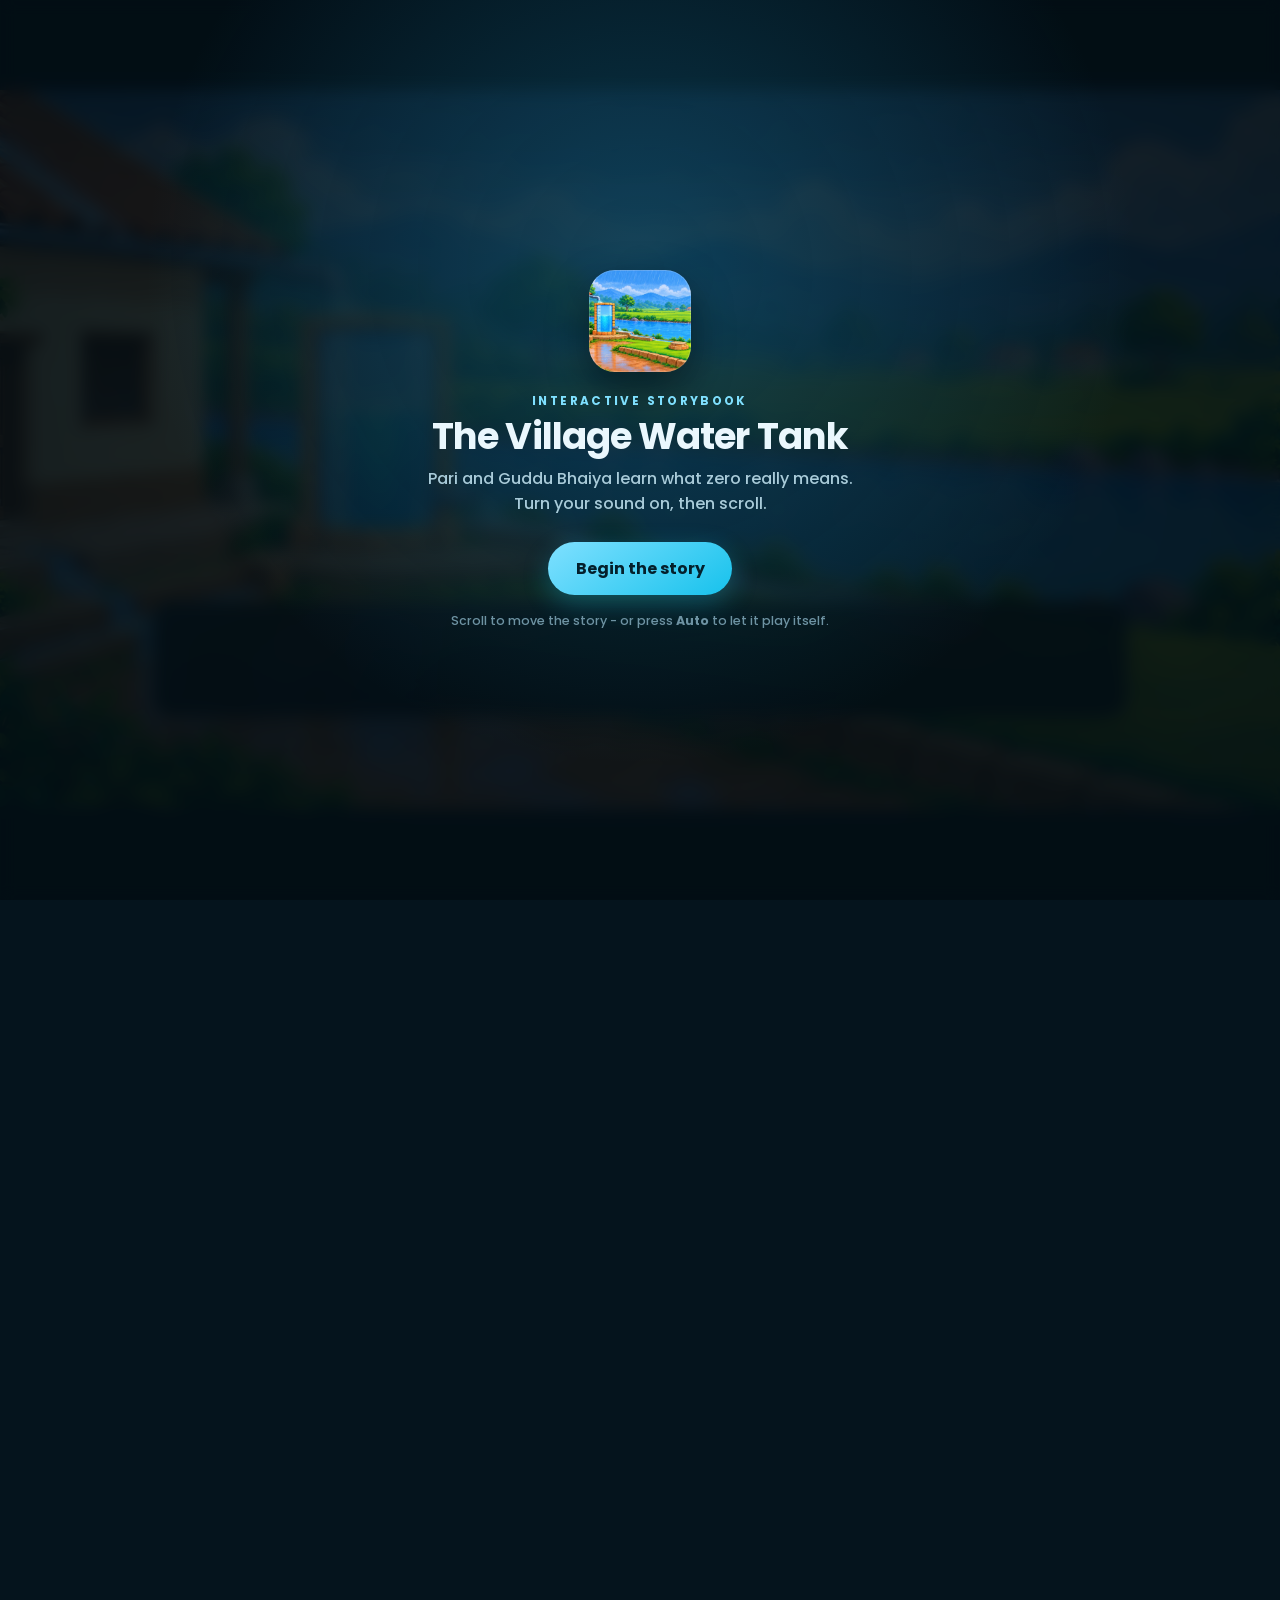
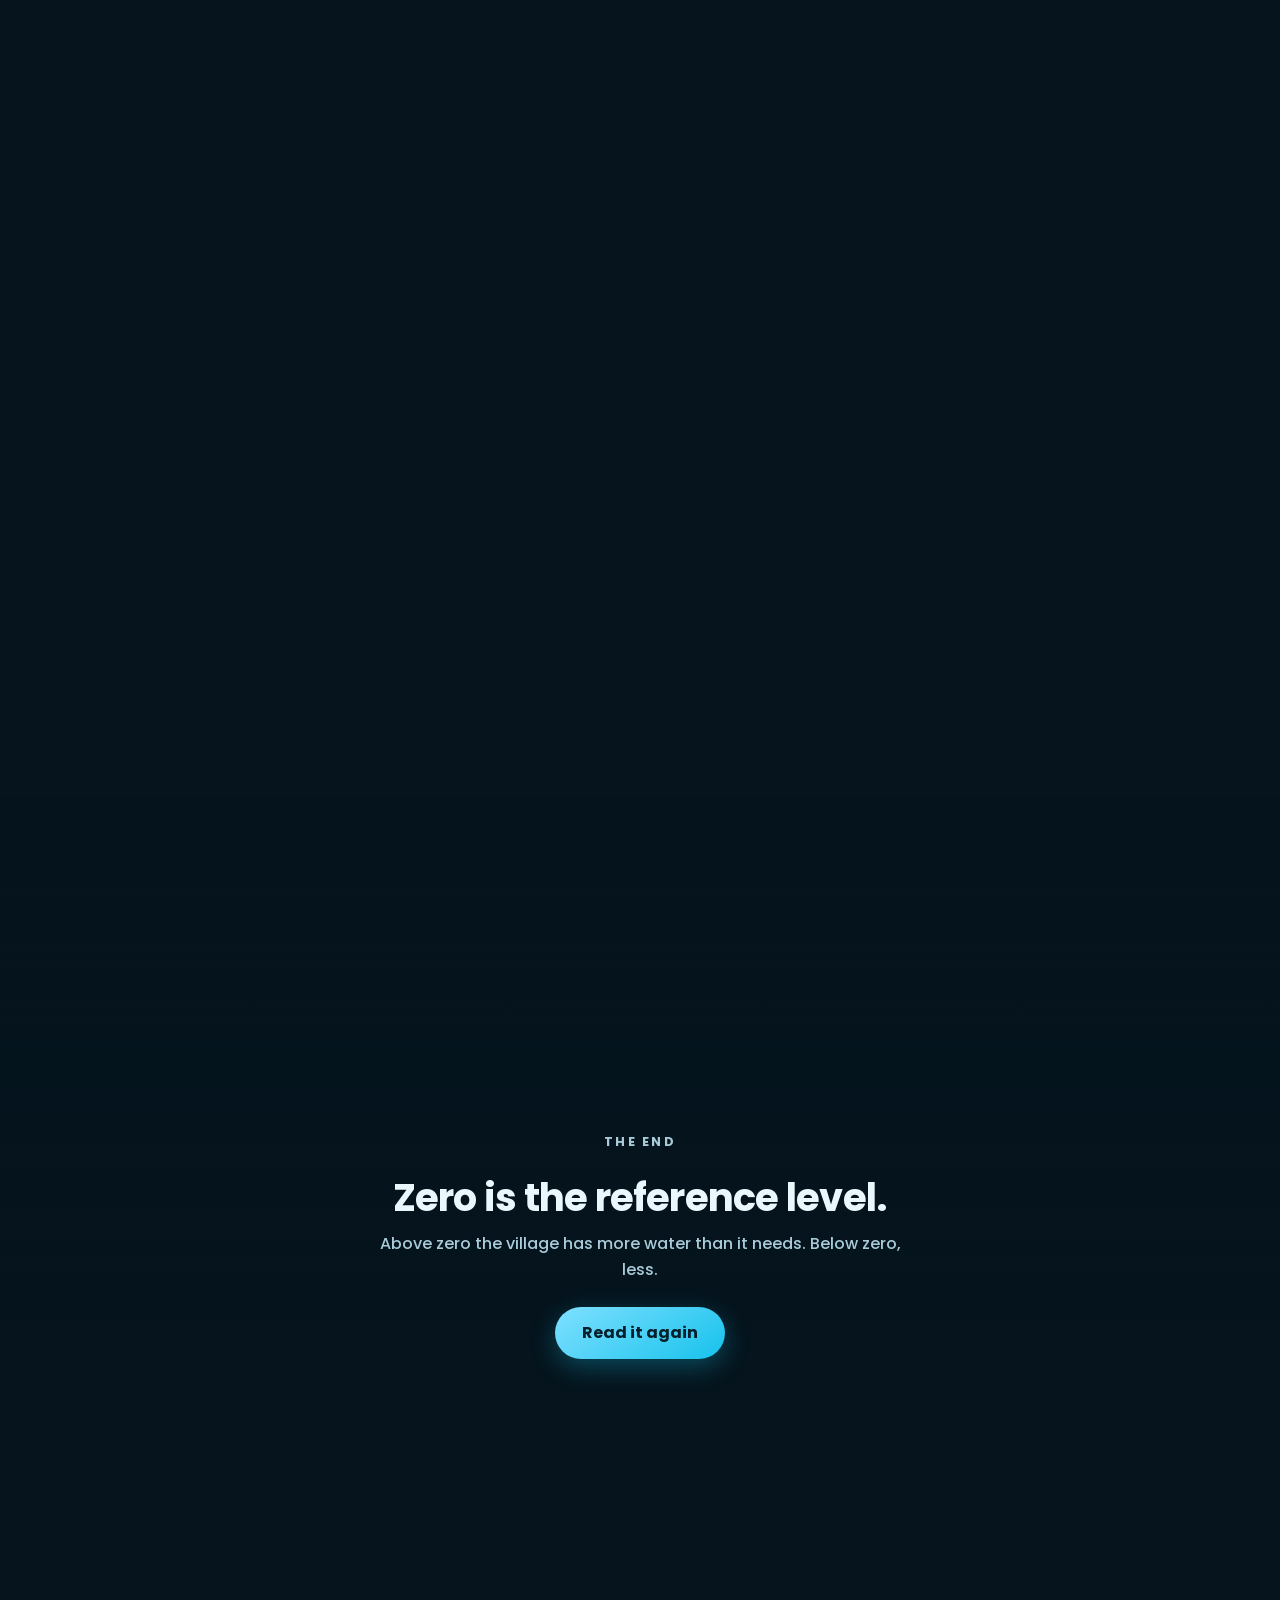
==== commit 3ad8f6cb: "DS" ====
--- a/index.html
+++ b/index.html
@@ -41,9 +41,6 @@
 </main>
 
 <div id="hud" class="hud">
-  <button id="autoBtn" class="hud-btn" type="button" aria-label="Play the story automatically">
-    <span class="ico-play"></span><span class="hud-label">Auto</span>
-  </button>
   <div class="hud-progress" role="presentation"><span id="hudBar"></span></div>
   <button id="gameBtn" class="hud-btn hud-btn--game" type="button" aria-label="Play the water tank game">
     <span class="ico-game"></span><span class="hud-label">Game</span>
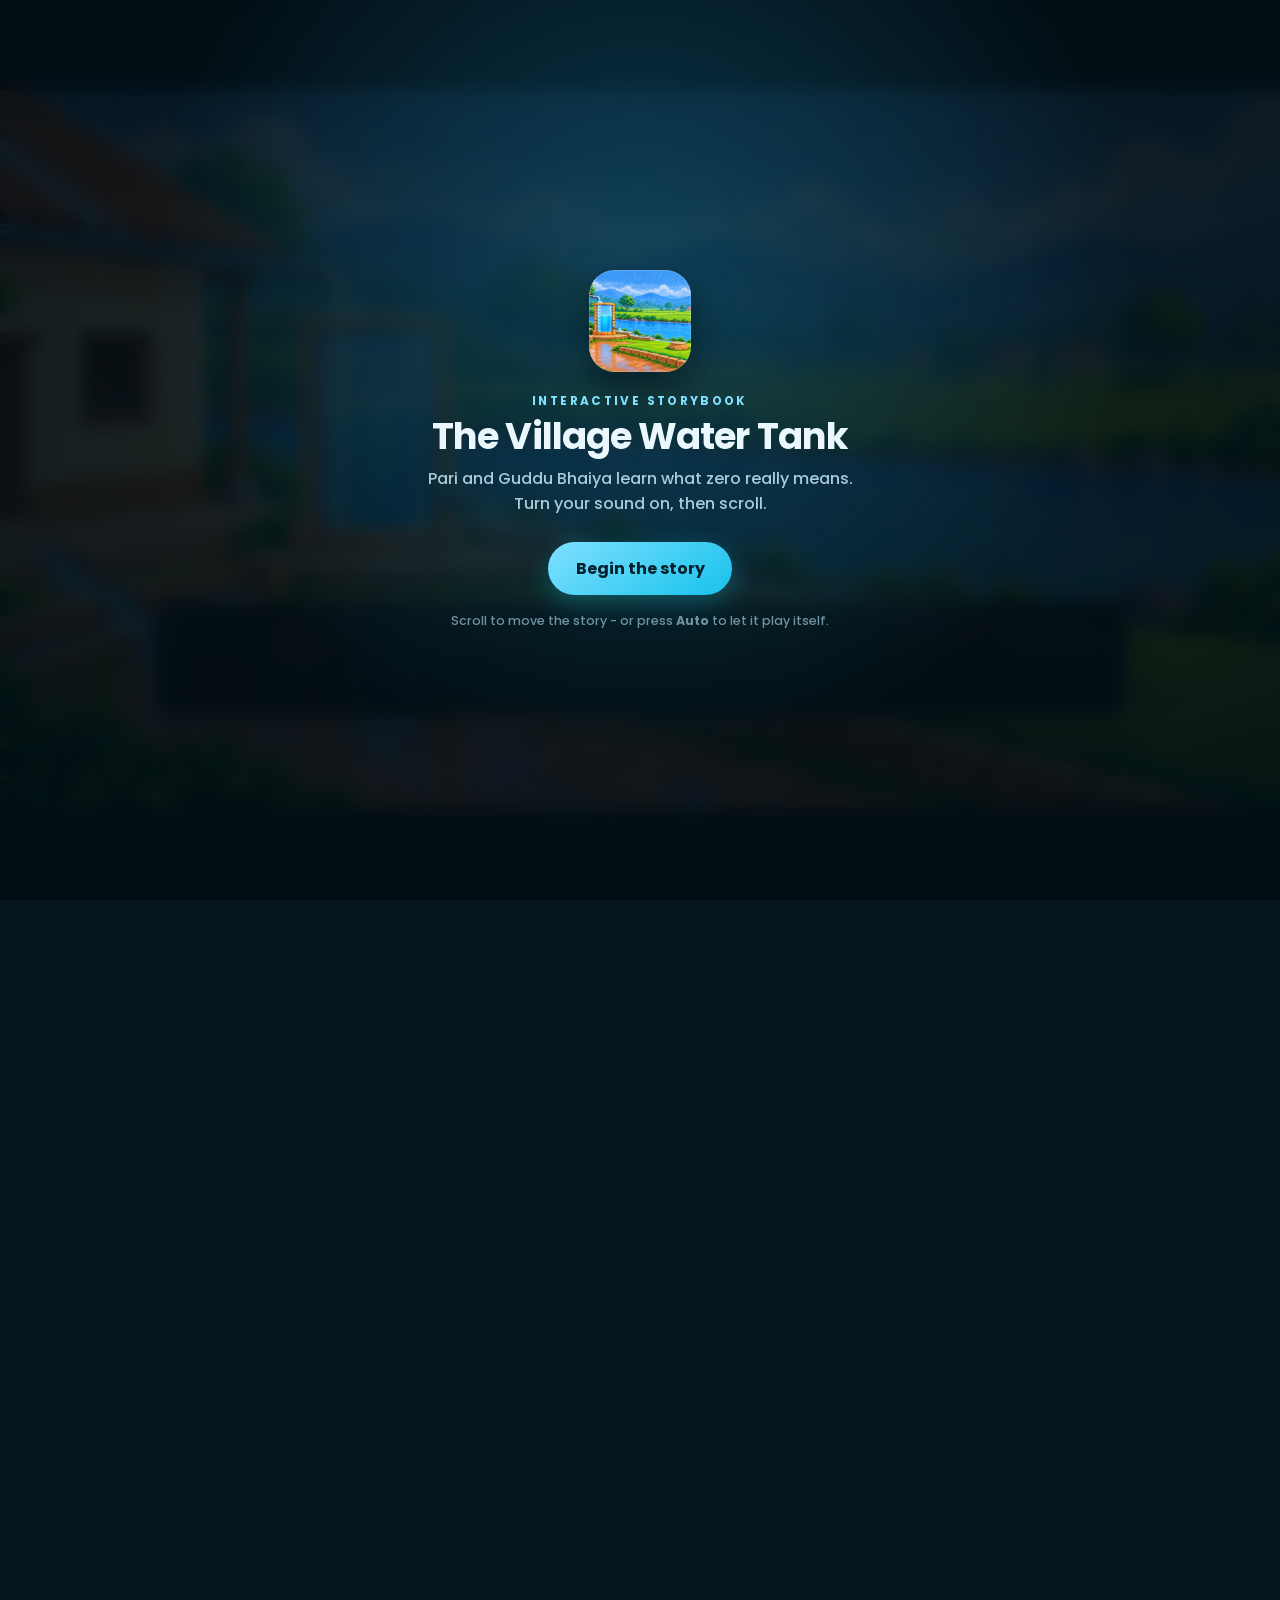
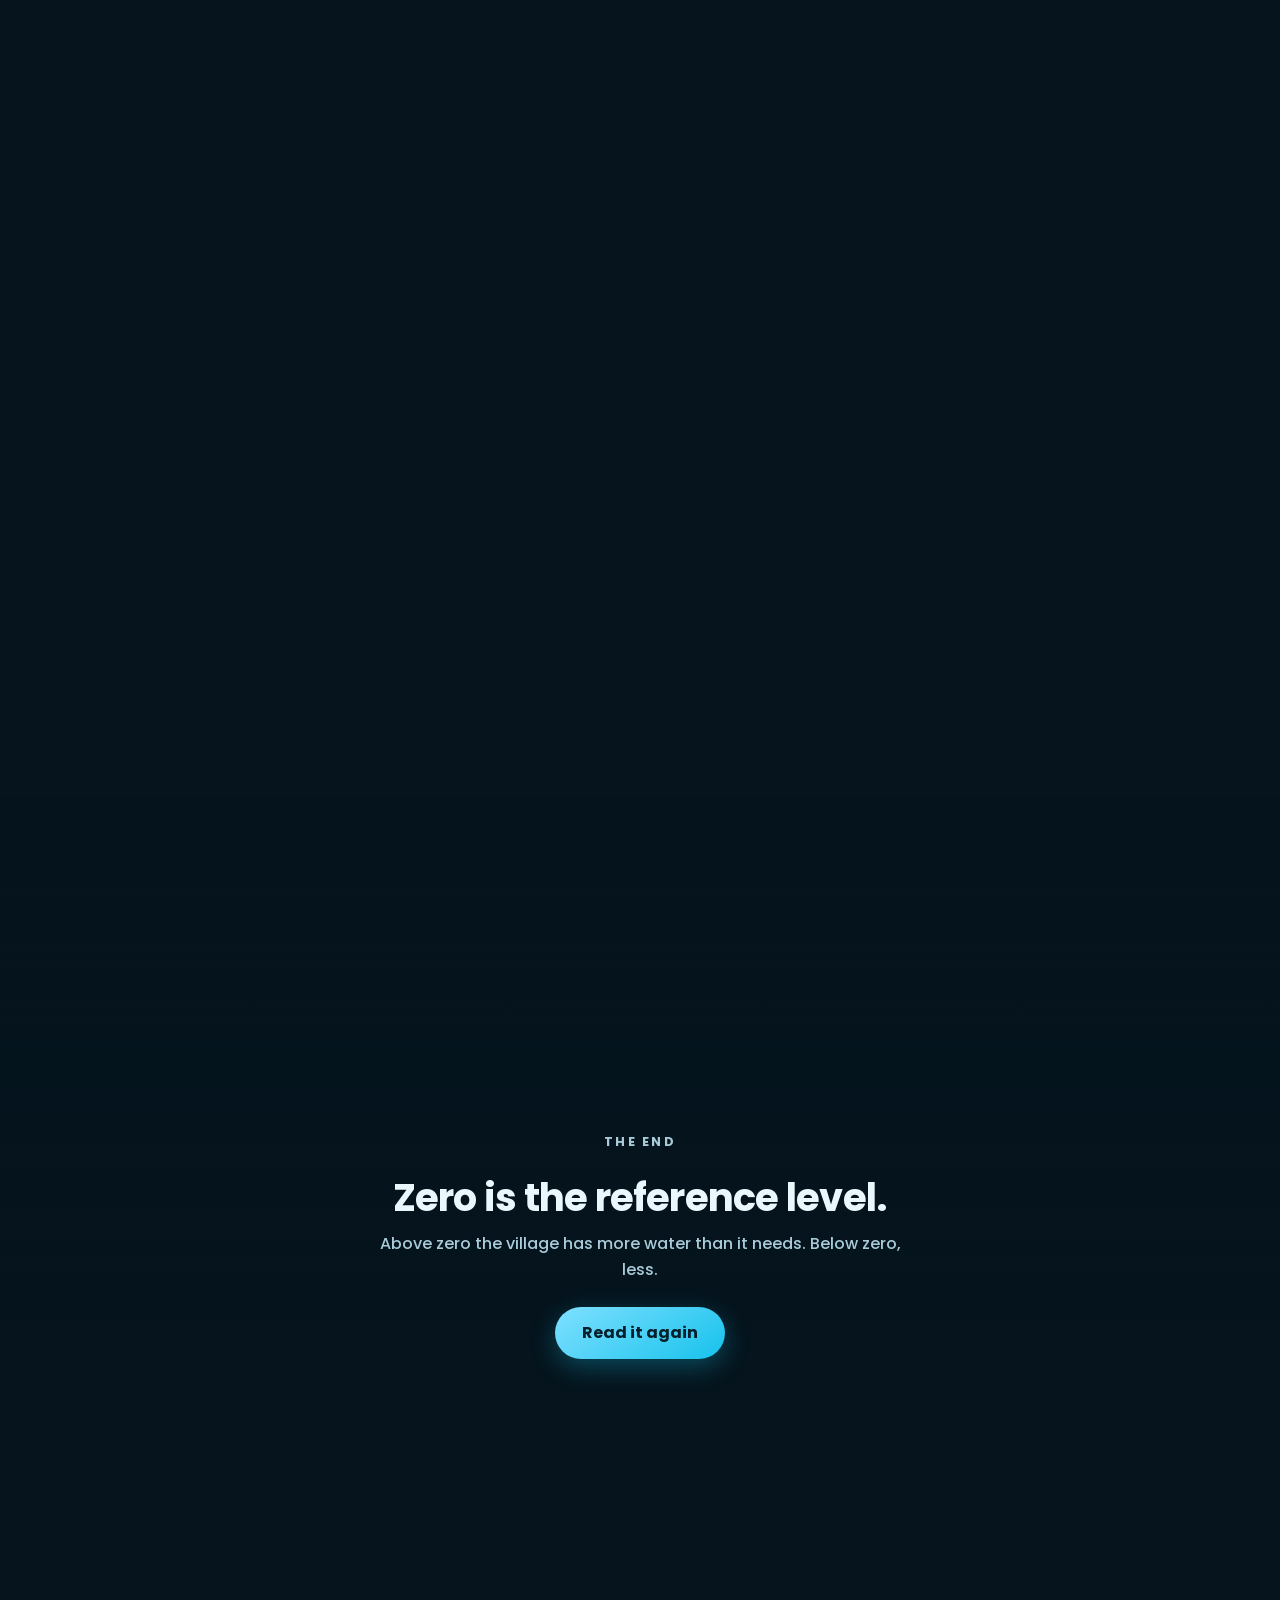
==== commit 02106f9a: "www" ====
--- a/index.html
+++ b/index.html
@@ -17,6 +17,17 @@
 <link rel="preload" href="assets/fonts/poppins-500.woff2" as="font" type="font/woff2" crossorigin />
 <link rel="preload" as="image" href="assets/scenes/01.webp" />
 <link rel="stylesheet" href="styles.css" />
+<script>
+/* A refresh must start the story again, not drop the reader back where they
+   were. This page is scroll-driven, so the browser's own scroll restoration
+   ("auto" by default) puts them mid-story - measured: reload at scene 7 came
+   back at scene 7 with the gate showing over it.
+
+   This sits in <head>, inline and before anything else, because restoration
+   happens as the document loads: set from a deferred or body script it is
+   already too late. */
+try { history.scrollRestoration = 'manual'; } catch (e) {}
+</script>
 </head>
 <body>
 
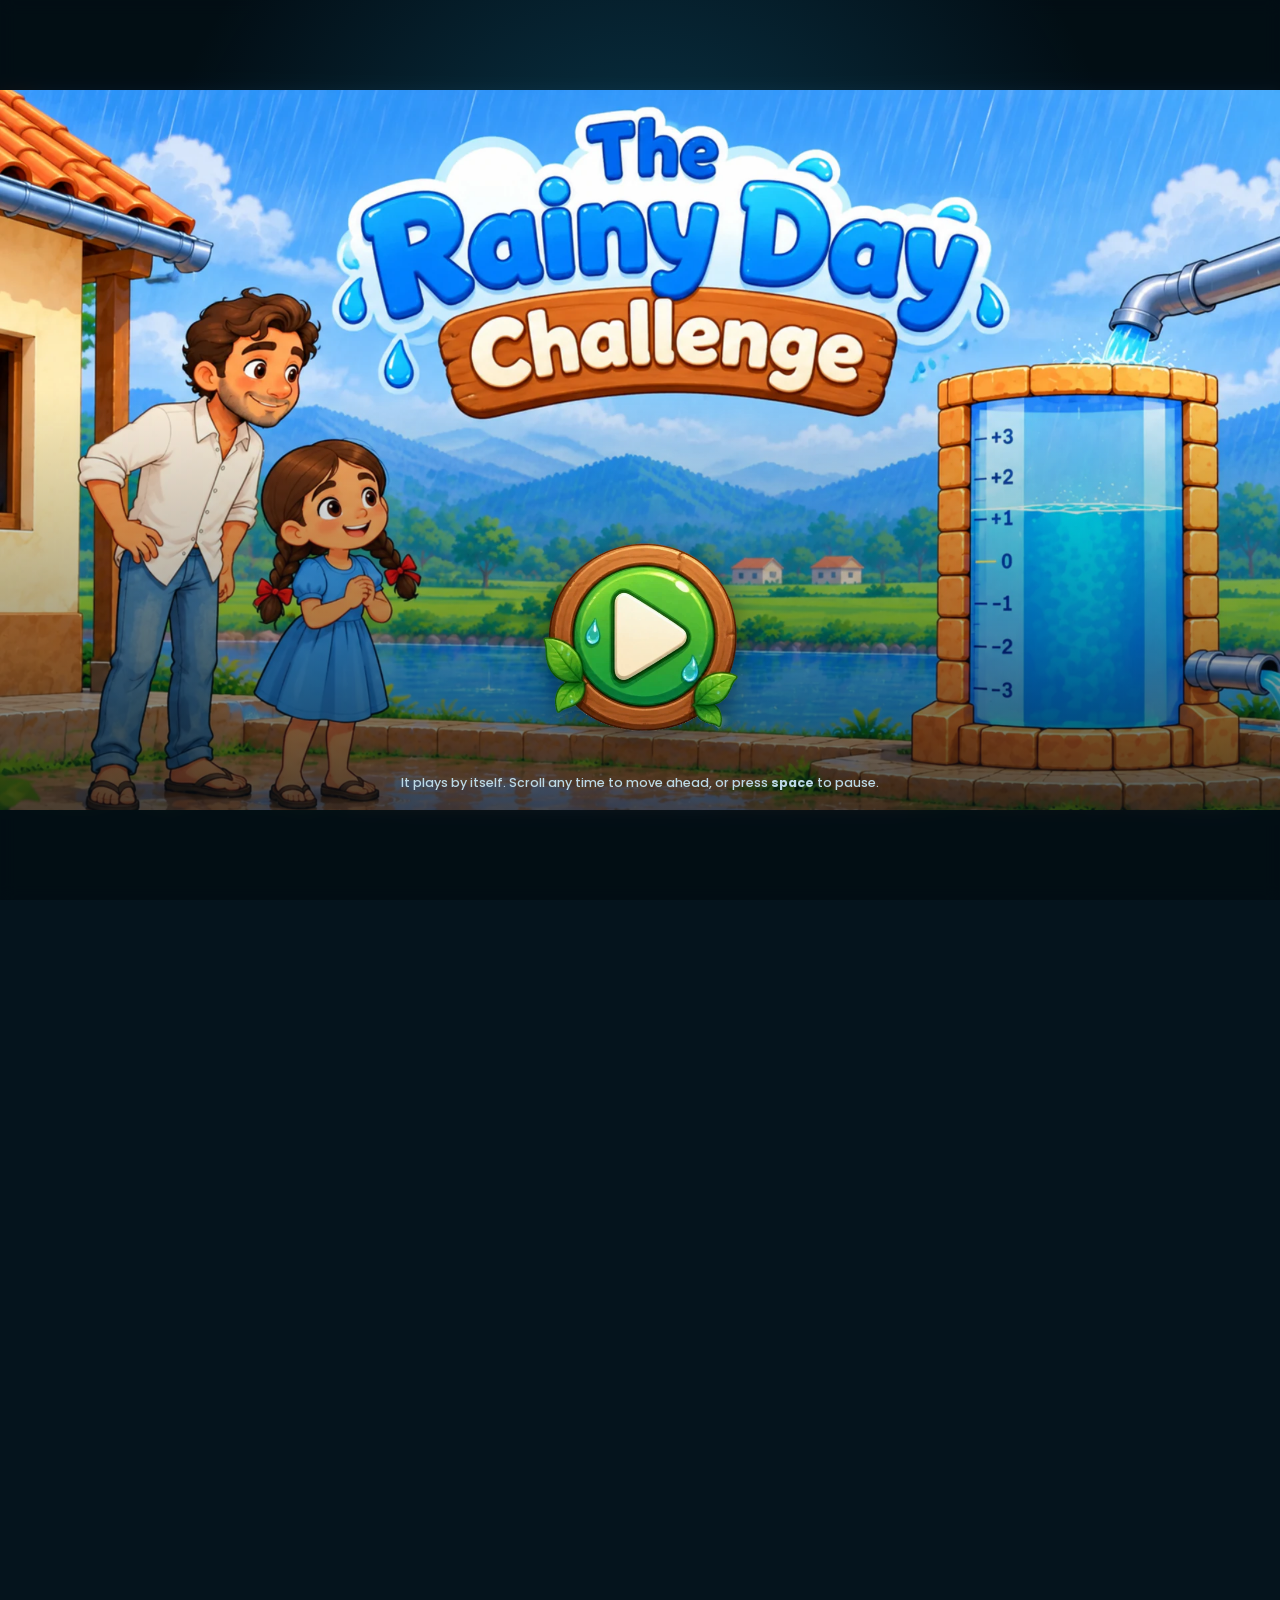
==== commit a6b1083b: "y" ====
--- a/index.html
+++ b/index.html
@@ -15,6 +15,7 @@
      page no longer needs the network to look right. -->
 <link rel="preload" href="assets/fonts/poppins-600.woff2" as="font" type="font/woff2" crossorigin />
 <link rel="preload" href="assets/fonts/poppins-500.woff2" as="font" type="font/woff2" crossorigin />
+<link rel="preload" as="image" href="assets/scenes/cover.webp" />
 <link rel="preload" as="image" href="assets/scenes/01.webp" />
 <link rel="stylesheet" href="styles.css" />
 <script>
@@ -31,11 +32,13 @@
 </head>
 <body>
 
+<!-- the stage is decorative to assistive tech EXCEPT the captions, which are
+     the story; #overlay carries aria-live and opts itself back in -->
 <div id="stage" class="stage" aria-hidden="true">
   <div id="layers" class="layers"></div>
   <canvas id="rainCanvas" class="rain-canvas"></canvas>
   <div class="vignette"></div>
-  <div id="overlay" class="overlay"></div>
+  <div id="overlay" class="overlay" aria-hidden="false" aria-live="polite" aria-atomic="true"></div>
 </div>
 
 <main id="scroller" class="scroller">
@@ -53,22 +56,29 @@
 
 <div id="hud" class="hud">
   <div class="hud-progress" role="presentation"><span id="hudBar"></span></div>
+  <span id="hudState" class="hud-state" aria-hidden="true"></span>
   <button id="gameBtn" class="hud-btn hud-btn--game" type="button" aria-label="Play the water tank game">
     <span class="ico-game"></span><span class="hud-label">Game</span>
   </button>
-  <button id="soundBtn" class="hud-btn" type="button" aria-label="Mute all sound">
+  <button id="soundBtn" class="hud-btn" type="button" aria-pressed="false" aria-label="Mute all sound">
     <span class="ico-sound"></span>
   </button>
 </div>
 
+<!-- The cover art carries the title, so the gate is the artwork itself rather
+     than a card describing it. It is sized by the same --stage-w/h the scenes
+     use, so the title screen and the first scene occupy exactly the same frame
+     and Begin does not jump the composition. -->
 <div id="gate" class="gate">
-  <div class="gate-card">
-    <div class="gate-art"></div>
-    <p class="gate-eyebrow">Interactive storybook</p>
-    <h2>The Village Water Tank</h2>
-    <p class="gate-sub">Pari and Guddu Bhaiya learn what zero really means.<br />Turn your sound on, then scroll.</p>
-    <button id="beginBtn" type="button">Begin the story</button>
-    <p class="gate-hint">Scroll to move the story - or press <strong>Auto</strong> to let it play itself.</p>
+  <div class="gate-cover" role="img"
+       aria-label="The Rainy Day Challenge. Pari and Guddu Bhaiya stand beside a village water tank in the rain, its scale marked from plus three down to minus three.">
+    <div class="gate-actions">
+      <button id="beginBtn" class="start-btn" type="button" aria-label="Begin the story">
+        <span class="start-btn-art"></span>
+        <span class="sr-only">Begin the story</span>
+      </button>
+      <p class="gate-hint">It plays by itself. Scroll any time to move ahead, or press <strong>space</strong> to pause.</p>
+    </div>
   </div>
 </div>
 
@@ -82,6 +92,11 @@
      out, so nothing of the game can play behind a hidden panel. -->
 <div id="gameWrap" class="game-wrap" aria-hidden="true">
   <div class="game-frame"><div id="gameMount" class="game-mount"></div></div>
+  <!-- Esc leaves the game, but nothing said so. A child who opened it from the
+       HUD mid-story, or who is stuck, needs a way back that is on the screen. -->
+  <button id="gameBack" class="game-back" type="button" aria-label="Leave the game and go back to the story">
+    <span class="game-back-arrow"></span><span>Back to the story</span>
+  </button>
   <div id="gameLoading" class="game-loading"><span></span><p>Loading the water tank…</p></div>
 </div>
 
--- a/styles.css
+++ b/styles.css
@@ -135,114 +135,48 @@
 /* the inter-word span must keep its width when hidden but still allow a wrap */
 .sp{white-space:pre-wrap}
 
-/* typewriter: every glyph is present from the start so the text never re-wraps */
-/* ------------------------------------------------------------------ studio */
-/* the scroll track normally sits above the fixed stage, so lift the stage
-   while editing or the drags never reach a caption */
-body.studio .stage{z-index:30}
-body.studio .scroller{pointer-events:none}
-body.studio .bubble,
-body.studio .narration{pointer-events:auto;cursor:grab;outline:1px dashed rgba(127,224,255,.55);outline-offset:3px}
-body.studio .bubble.drag,body.studio .narration.drag{cursor:grabbing}
-body.studio #overlay{pointer-events:none}
-.grip{
-  position:absolute;
-  width:14px;height:14px;
-  right:-8px;bottom:-8px;
-  border-radius:50%;
-  background:#17c2ec;
-  border:2px solid #fff;
-  box-shadow:0 2px 6px rgba(0,0,0,.4);
-  cursor:nwse-resize;
-  display:none;
-  pointer-events:auto;
-  z-index:5;
-}
-body.studio .grip{display:block}
-
-#studio{
-  position:fixed;
-  top:12px;right:12px;
-  z-index:60;
-  width:280px;
-  max-height:calc(100vh - 24px);
-  overflow:auto;
-  padding:12px 13px 14px;
-  border-radius:14px;
-  background:rgba(6,24,34,.93);
-  border:1px solid rgba(160,220,244,.26);
-  backdrop-filter:blur(20px);
-  font-size:12px;
-  color:#dff4fd;
-  box-shadow:0 14px 44px rgba(0,0,0,.5);
-  display:none;
-}
-body.studio #studio{display:block}
-#studio h3{margin:0 0 2px;font-size:13px;letter-spacing:-.01em}
-#studio .muted{color:#7fa4b4;font-size:11px;margin:0 0 10px}
-#studio .row{display:flex;align-items:center;gap:6px;margin-bottom:6px}
-#studio .row label{flex:0 0 74px;color:#8fb6c6}
-#studio input[type=number]{
-  flex:1 1 auto;min-width:0;
-  padding:4px 6px;border-radius:6px;
-  border:1px solid rgba(160,220,244,.24);
-  background:rgba(255,255,255,.06);color:#eafaff;font:inherit;
-}
-#studio .seg{display:flex;gap:5px;margin:8px 0}
-#studio button{
-  flex:1 1 auto;
-  padding:6px 8px;border:0;border-radius:7px;
-  background:rgba(127,224,255,.16);color:#dff4fd;
-  font:inherit;font-weight:600;cursor:pointer;
-}
-#studio button:hover{background:rgba(127,224,255,.3)}
-#studio button.primary{background:linear-gradient(145deg,#7fe0ff,#17c2ec);color:#04202c}
-#studio .nav{display:flex;align-items:center;gap:6px;margin-bottom:9px}
-#studio .nav b{flex:1 1 auto;text-align:center;font-size:12px}
-#studio textarea{
-  width:100%;height:92px;margin-top:8px;
-  padding:7px;border-radius:8px;
-  border:1px solid rgba(160,220,244,.24);
-  background:rgba(0,0,0,.34);color:#bfe6f5;
-  font-family:ui-monospace,Menlo,Consolas,monospace;font-size:10.5px;
-  resize:vertical;
-}
-#studio .ok{color:#8ff0c0}
-
-.ch{visibility:hidden}
-.ch.on{visibility:visible}
-/* THE CARET TAKES NO WIDTH.
-   app.js walks this element through the text, re-inserting it before whichever
-   letter is next. While it was a .075em inline-block with a .04em margin, that
-   moving ~0.115em was enough to push the last word of a line over the edge and
-   back again as it travelled, so the caption re-wrapped, changed height, and
-   the box visibly jumped up and down for the whole line. Measured: 10 of the 12
-   scenes did it, the text block taking up to 6 different heights in one scene.
-
-   The element is now zero-width and the visible bar is drawn by an absolutely
-   positioned ::after, which is out of flow and cannot influence line breaking.
-   The bar still sits exactly where the next letter will appear. */
-.caret{
-  position:relative;
-  display:inline-block;
-  width:0;
-  height:.92em;
-  margin-left:0;
-  vertical-align:-.13em;
-  opacity:0;
-}
-.caret::after{
-  content:'';
-  position:absolute;
-  left:.04em;
-  top:0;
-  width:.075em;
-  height:100%;
-  background:currentColor;
-  border-radius:.04em;
-}
-.is-typing .caret{opacity:.75;animation:blink .9s steps(1,end) infinite}
-@keyframes blink{50%{opacity:0}}
+/* ── emphasis, not reveal ─────────────────────────────────────────────
+   The typewriter is gone. It was the thing that drew the eye through a line,
+   but it also meant a box at full size holding two words, and a caret that
+   had to be kept out of the line-breaking. The line is simply there now, and
+   the emphasis comes from the words that matter.
+
+   `.key` is the lesson's own vocabulary - zero, above, below, positive,
+   negative, more, less, reference and any bare number. Marked once when the
+   caption is built and left marked, so scene 6 reads as "above zero ... more"
+   at a glance.
+
+   `.now` is whichever word the voice is on, straight from the .srt timings.
+   It is deliberately light: a reader following along gets a place-marker,
+   and a reader who is not is not chased across the line. Nothing here changes
+   an element's SIZE, so the caption can never re-wrap mid-line. */
+.wd{ white-space:nowrap; position:relative; }
+
+.wd.key{
+  font-weight:700;
+  /* a highlighter swipe sitting behind the lower two-thirds of the word,
+     drawn with a gradient so it never adds a box or changes the metrics */
+  background-image:linear-gradient(to top,
+    rgba(255,205,70,.55) 0, rgba(255,205,70,.55) 62%, rgba(255,205,70,0) 62%);
+  border-radius:.12em;
+  padding:0 .08em;
+  margin:0 -.02em;
+}
+/* the narrator band is light text on dark, so the swipe is inverted there */
+.narration .wd.key{
+  background-image:linear-gradient(to top,
+    rgba(127,224,255,.34) 0, rgba(127,224,255,.34) 62%, rgba(127,224,255,0) 62%);
+  color:#eafaff;
+}
+
+.wd.now{ color:#0d63b8; }
+.narration .wd.now{ color:#bfeaff; }
+.wd.key.now{ color:#7a3d00; }
+.narration .wd.key.now{ color:#ffffff; }
+
+@media (prefers-reduced-motion: reduce){
+  .wd.now{ color:inherit; }
+}
 
 /* ------------------------------------------------- narrator caption band */
 .narration{
@@ -283,7 +217,12 @@
 .outro-eyebrow{margin:0 0 .4rem;color:#7fe0ff;font-size:.8rem;font-weight:700;letter-spacing:.18em;text-transform:uppercase}
 .outro h2{margin:0 0 .7rem;font-size:clamp(1.5rem,3.6vw,2.4rem);line-height:1.15;letter-spacing:-.02em}
 .outro p{margin:0 0 1.5rem;color:#a9cbd9;line-height:1.6}
-.outro button,#beginBtn{
+/* #beginBtn is no longer a text button - it is the painted start badge on the
+   cover, and it styles itself (.start-btn). It used to be listed here, and an
+   ID selector outranks that class, so this cyan pill background and its cyan
+   box-shadow were still being painted BEHIND the artwork: the light blue disc
+   showing around the badge. Only the outro's "Read it again" uses this now. */
+.outro button{
   border:0;border-radius:999px;
   padding:.85em 1.7em;
   background:linear-gradient(145deg,#7fe0ff,#17c2ec);
@@ -292,7 +231,7 @@
   box-shadow:0 .5rem 1.6rem rgba(23,194,236,.3);
   transition:transform .18s ease,box-shadow .18s ease;
 }
-.outro button:hover,#beginBtn:hover{transform:translateY(-2px);box-shadow:0 .7rem 2rem rgba(23,194,236,.42)}
+.outro button:hover{transform:translateY(-2px);box-shadow:0 .7rem 2rem rgba(23,194,236,.42)}
 
 /* ------------------------------------------------------------------ hud */
 .hud{
@@ -342,16 +281,8 @@
   transition:opacity .5s ease,visibility .5s;
 }
 .gate.is-gone{opacity:0;visibility:hidden}
-.gate-card{max-width:30rem;text-align:center}
-.gate-art{
-  width:6.4rem;height:6.4rem;margin:0 auto 1.3rem;
-  border-radius:1.6rem;
-  background:url('assets/scenes/01@sm.webp') center/cover;
-  box-shadow:0 1rem 2.6rem rgba(0,0,0,.45),inset 0 0 0 1px rgba(255,255,255,.16);
-}
-.gate-eyebrow{margin:0 0 .35rem;color:#7fe0ff;font-size:.74rem;font-weight:700;letter-spacing:.2em;text-transform:uppercase}
-.gate-card h2{margin:0 0 .7rem;font-size:clamp(1.6rem,5vw,2.3rem);line-height:1.1;letter-spacing:-.025em}
-.gate-sub{margin:0 0 1.6rem;color:#a9cbd9;line-height:1.55}
+/* .gate-card / .gate-art / .gate-eyebrow / .gate-sub went with the cover:
+   the artwork carries the title, so there is no card describing it. */
 .gate-hint{margin:1.1rem 0 0;color:#6e93a3;font-size:.78rem}
 
 /* ------------------------------------------------------------ responsive */
@@ -372,7 +303,6 @@
 
 @media (prefers-reduced-motion:reduce){
   .bubble,.narration{transition:opacity .01ms}
-  .caret{animation:none}
   .layer{transform:none}
 }
 
@@ -458,3 +388,154 @@
 @media (prefers-reduced-motion: reduce){
   .game-loading span{animation-duration:3s}
 }
+
+/* ── build tools are not for learners ─────────────────────────────────
+   Studio is a layout editor. It stays fully available - the E key and the
+   #studio hash both still open it, which is how studio.js already works -
+   but the button beside Game and sound is gone, because a child tapping it
+   lands in a drag-and-drop editor with no way of knowing what it is. */
+#studioBtn{ display:none !important; }
+
+/* ── the way out of the game ──────────────────────────────────────────
+   Deliberately quiet: it sits clear of the game's own stage, which is
+   centred, and it must never compete with the tank. It is the only thing
+   that tells a reader Esc is not their only option. */
+.game-back{
+  position:absolute; z-index:5;
+  top:max(.9rem,env(safe-area-inset-top)); left:.9rem;
+  display:inline-flex; align-items:center; gap:.45rem;
+  min-height:2.3rem; padding:0 .95rem 0 .75rem;
+  border:1px solid rgba(180,228,247,.26); border-radius:999px;
+  background:rgba(4,20,30,.72); backdrop-filter:blur(14px) saturate(140%);
+  color:#dff4ff; font:600 .82rem/1 'Poppins',system-ui,sans-serif;
+  cursor:pointer; opacity:.55;
+  transition:opacity .2s ease, background .2s ease, transform .2s ease;
+}
+.game-back:hover, .game-back:focus-visible{ opacity:1; background:rgba(9,38,54,.9); }
+.game-back-arrow{
+  width:.5rem; height:.5rem; border-left:2px solid currentColor;
+  border-bottom:2px solid currentColor; transform:rotate(45deg); margin-left:.15rem;
+}
+@media (max-width:520px){ .game-back span:last-child{ display:none; } .game-back{ padding:0 .7rem; } }
+
+
+/* ── Studio, minimised ────────────────────────────────────────────────
+   Everything but the title bar collapses, so the panel stops sitting over
+   the part of the frame a caption is being dragged across. */
+#studio h3{ display:flex; align-items:center; justify-content:space-between; gap:8px; }
+#studio h3 #stMin{
+  flex:0 0 auto; width:20px; height:20px; padding:0;
+  border-radius:6px; line-height:18px; font-size:13px;
+  background:rgba(255,255,255,.1); color:#dff4fd; border:0; cursor:pointer;
+}
+#studio h3 #stMin:hover{ background:rgba(127,224,255,.3); }
+#studio.mini{
+  width:auto; min-width:132px;
+  padding:8px 10px; overflow:hidden;
+}
+#studio.mini > *:not(h3){ display:none !important; }
+#studio.mini h3{ margin:0; cursor:pointer; }
+
+/* ── the title screen must not scroll the story underneath it ──────────
+   The stage is fixed and the gate covers it, so scrolling behind it was
+   invisible - but it moved the scene on, and "Begin the story" then started
+   wherever the scroll had reached. Measured: a quarter-scroll on the gate
+   started the story at scene 5. */
+html.gated, html.gated body{ overflow:hidden; height:100%; }
+
+/* ── what the story is doing ─────────────────────────────────────────── */
+.hud-state{
+  font-size:.72rem; font-weight:600; letter-spacing:.02em;
+  color:#9fc6d6; min-width:3.6rem; text-align:center;
+}
+.hud-state::after{ content:"Paused"; }
+.hud.is-speaking .hud-state::after{ content:"Reading"; color:#bfeaff; }
+.hud.is-playing:not(.is-speaking) .hud-state::after{ content:"Playing"; }
+
+/* ── the cover ────────────────────────────────────────────────────────
+   The gate is now the title artwork. It is given the SAME box as the scenes
+   (--stage-w x --stage-h, set by fitStage) so pressing Begin does not move
+   the frame - the cover and scene 1 occupy identical space, and the handover
+   reads as a page turn rather than a jump. */
+.gate{ padding:0; }
+.gate-cover{
+  position:relative;
+  width:var(--stage-w);
+  height:var(--stage-h);
+  background:url('assets/scenes/cover.webp') center/cover no-repeat;
+  display:flex;
+  align-items:flex-end;
+  justify-content:center;
+  overflow:hidden;
+}
+/* the art is busy at the edges and clear along the bottom, so the controls sit
+   there, over a scrim that only darkens what is behind the words */
+/* The button sits in the clear stretch of river across the bottom middle, so
+   the scrim only needs to be strong enough to carry the hint text under it. */
+.gate-actions{
+  width:100%;
+  padding:12% 6% max(1.1rem, env(safe-area-inset-bottom));
+  display:flex; flex-direction:column; align-items:center; gap:.35rem;
+  background:linear-gradient(to top,
+    rgba(3,14,21,.70) 0%, rgba(3,14,21,.34) 42%, rgba(3,14,21,0) 100%);
+  text-align:center;
+}
+.gate-actions .gate-hint{ margin:0; color:#bcd9e6; }
+.gate.is-gone .gate-cover{ transform:scale(1.02); transition:transform .5s ease; }
+
+@media (max-width:760px){
+  .gate-actions{ padding:20% 5% max(1rem, env(safe-area-inset-bottom)); }
+  .gate-actions .gate-hint{ font-size:.72rem; }
+}
+
+/* ── the start button ─────────────────────────────────────────────────
+   Painted artwork, so everything that makes it read as a control is motion
+   and light rather than a border: it breathes on its own so the eye finds
+   it, lifts and brightens under the cursor, and presses in on click. The
+   glow is a drop-shadow on the art itself, which follows the button's own
+   silhouette - a box-shadow would draw a rectangle around a round badge. */
+.start-btn{
+  appearance:none; border:0; padding:0;
+  background:none; box-shadow:none;
+  cursor:pointer; line-height:0;
+  border-radius:50%;
+  /* lifted 5% of the frame height off the bottom. --stage-h is the frame's own
+     height, so this is 5% of the picture rather than 5% of some other box -
+     a percentage margin would have resolved against the WIDTH. */
+  margin-bottom:calc(var(--stage-h) * 0.05);
+  transition:transform .18s cubic-bezier(.34,1.56,.64,1);
+}
+.start-btn-art{
+  display:block;
+  /* 39% larger than it first shipped (84/11/140): +10%, +15%, then +10% again.
+     The floor matters as much as the ceiling - a phone gets the 117px floor
+     rather than the full 195px, so the badge never dominates a small frame. */
+  width:clamp(117px, 15.3vw, 195px);
+  /* the art was re-cut once its painted ground-shadow was stripped */
+  aspect-ratio:381 / 371;
+  background:url('assets/ui/start-button.webp') center/contain no-repeat;
+  filter:drop-shadow(0 6px 14px rgba(0,0,0,.45))
+         drop-shadow(0 0 0 rgba(126,247,150,0));
+  animation:startPulse 2.4s ease-in-out infinite;
+  transition:filter .2s ease;
+}
+@keyframes startPulse{
+  0%,100%{ transform:scale(1);    filter:drop-shadow(0 6px 14px rgba(0,0,0,.45)) drop-shadow(0 0 6px rgba(126,247,150,.28)); }
+  50%    { transform:scale(1.045); filter:drop-shadow(0 8px 18px rgba(0,0,0,.5))  drop-shadow(0 0 16px rgba(126,247,150,.6)); }
+}
+.start-btn:hover, .start-btn:focus-visible{ transform:translateY(-3px) scale(1.06); outline:none; }
+/* animation:none, not animation-play-state:paused - a paused animation still
+   applies whatever keyframe it stopped on, and a running animation's value
+   beats a plain declaration, so the hover glow below was being overridden by
+   the pulse it was meant to replace. */
+.start-btn:hover .start-btn-art, .start-btn:focus-visible .start-btn-art{
+  animation:none;
+  transform:scale(1.03);
+  filter:drop-shadow(0 10px 22px rgba(0,0,0,.5))
+         drop-shadow(0 0 22px rgba(146,255,170,.85));
+}
+.start-btn:active{ transform:translateY(1px) scale(.97); }
+@media (prefers-reduced-motion: reduce){
+  .start-btn-art{ animation:none;
+    filter:drop-shadow(0 6px 14px rgba(0,0,0,.45)) drop-shadow(0 0 10px rgba(126,247,150,.45)); }
+}
